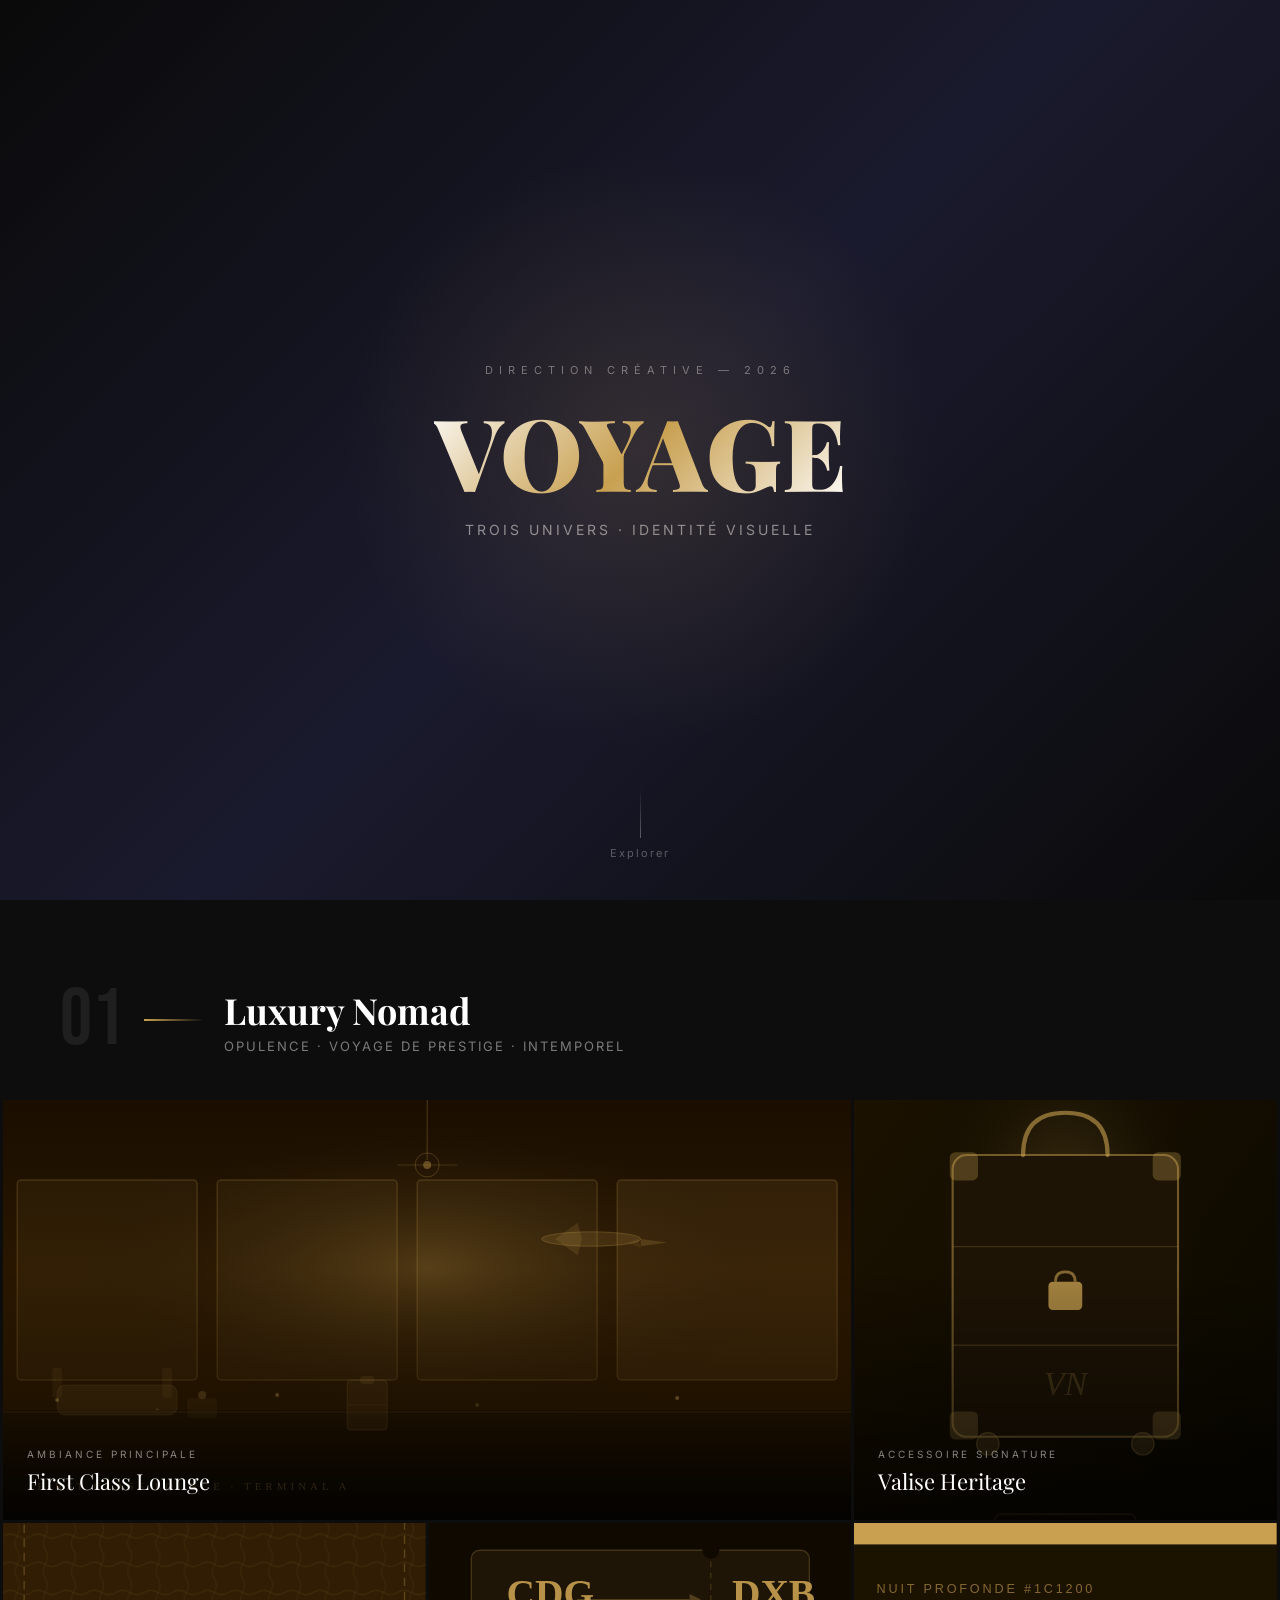
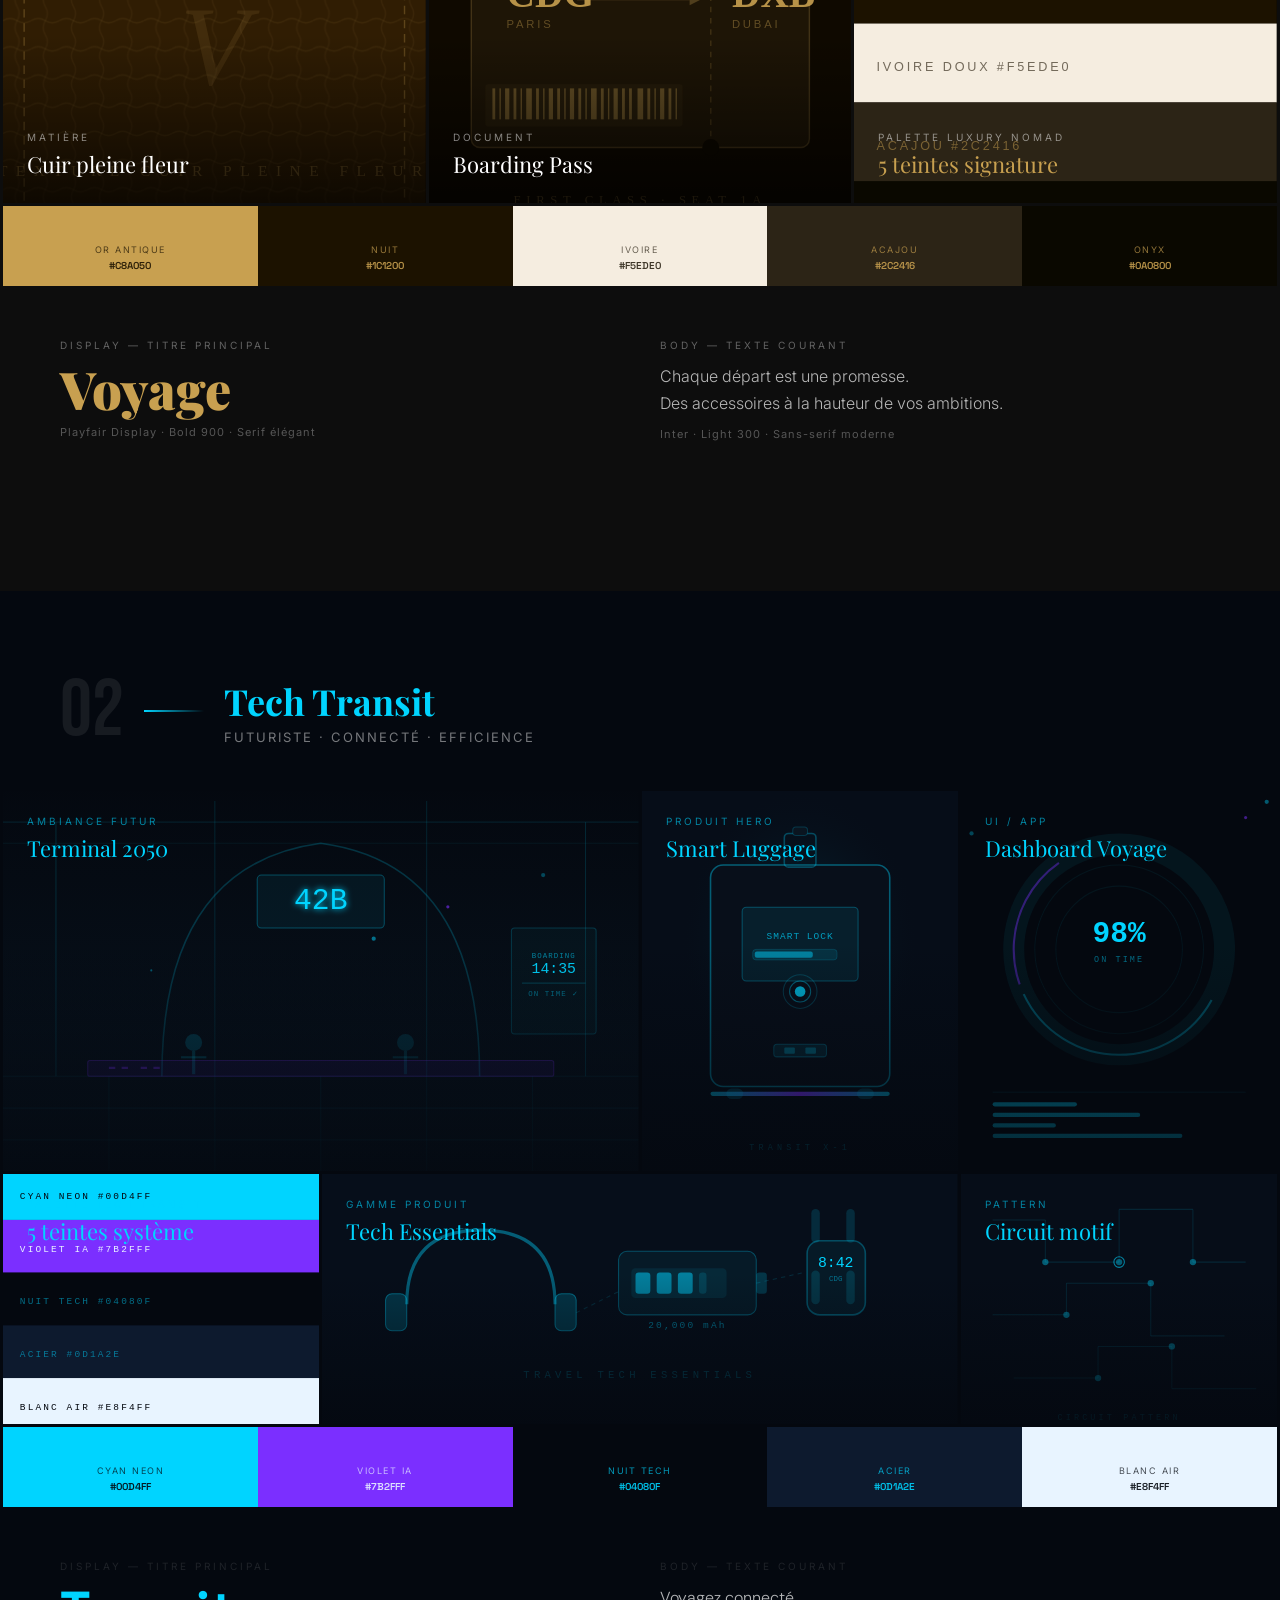
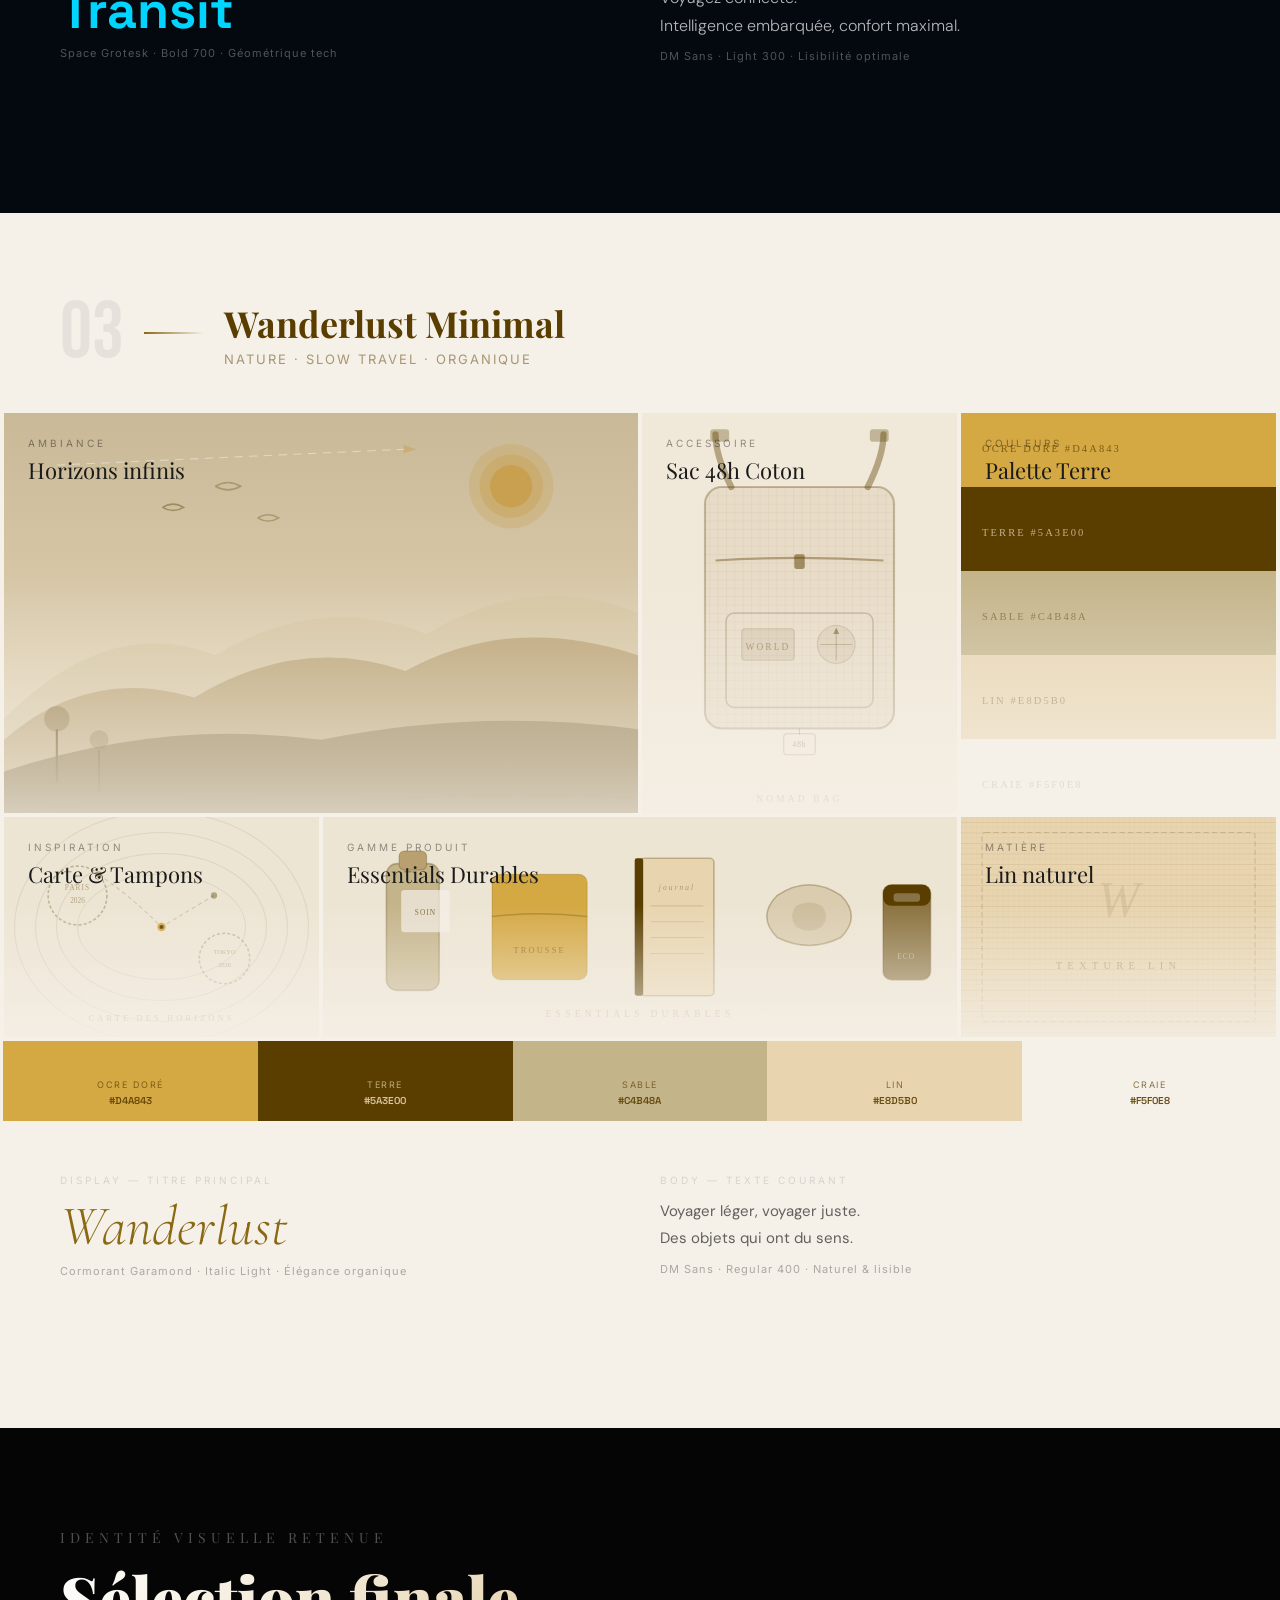
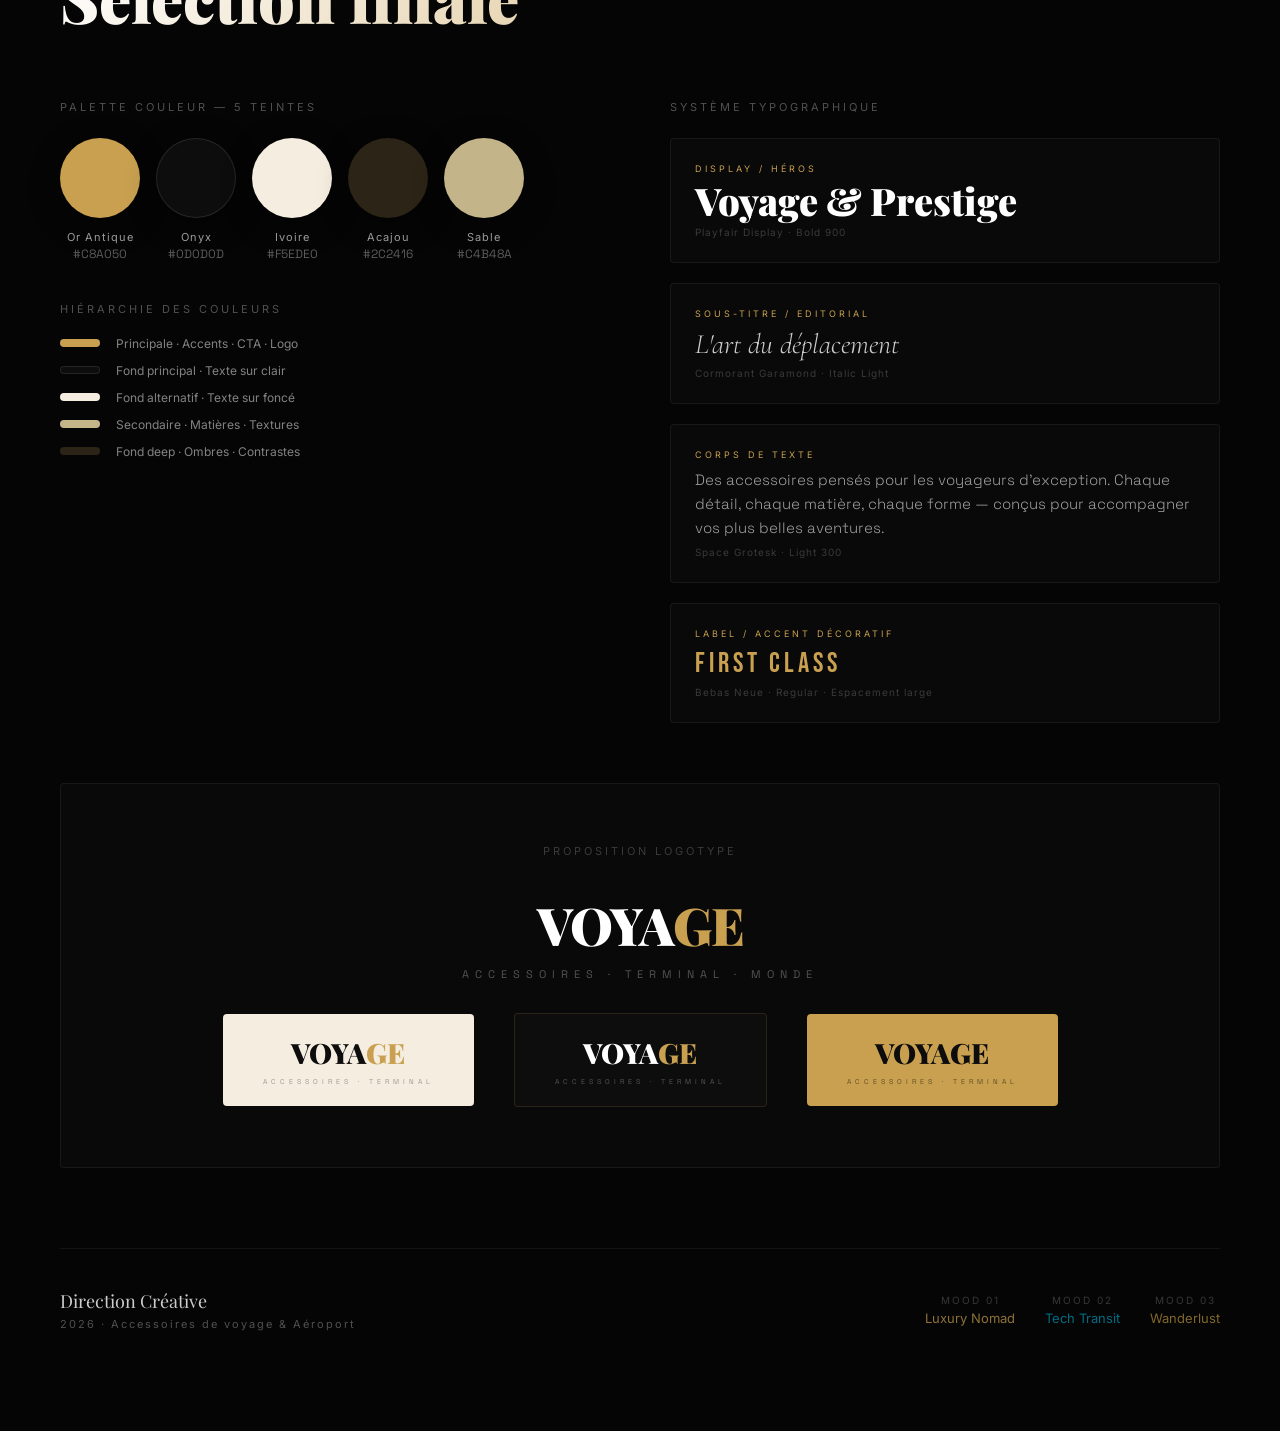
==== moodboard.html @ c07e29fe "Add travel accessories mood board with visual identity Three mood board concepts (Luxury Nomad, Tech" ====
<!DOCTYPE html>
<html lang="fr">
<head>
<meta charset="UTF-8">
<meta name="viewport" content="width=device-width, initial-scale=1.0">
<title>Mood Boards — Accessoires de Voyage</title>
<link href="https://fonts.googleapis.com/css2?family=Playfair+Display:wght@400;700;900&family=Inter:wght@300;400;600&family=Space+Grotesk:wght@300;500;700&family=Cormorant+Garamond:ital,wght@0,300;0,600;1,300&family=DM+Sans:wght@300;400;700&family=Bebas+Neue&display=swap" rel="stylesheet">
<style>
  *, *::before, *::after { box-sizing: border-box; margin: 0; padding: 0; }

  body {
    background: #0a0a0a;
    color: #fff;
    font-family: 'Inter', sans-serif;
    overflow-x: hidden;
  }

  /* ── HERO ── */
  .hero {
    height: 100vh;
    display: flex;
    flex-direction: column;
    align-items: center;
    justify-content: center;
    background: linear-gradient(135deg, #0a0a0a 0%, #1a1a2e 50%, #0a0a0a 100%);
    position: relative;
    overflow: hidden;
  }
  .hero::before {
    content: '';
    position: absolute;
    width: 600px; height: 600px;
    border-radius: 50%;
    background: radial-gradient(circle, rgba(200,160,80,.15) 0%, transparent 70%);
    top: 50%; left: 50%;
    transform: translate(-50%,-50%);
  }
  .hero-label {
    font-family: 'Inter', sans-serif;
    font-size: 11px;
    letter-spacing: 6px;
    text-transform: uppercase;
    color: rgba(255,255,255,.4);
    margin-bottom: 24px;
  }
  .hero-title {
    font-family: 'Playfair Display', serif;
    font-size: clamp(48px, 8vw, 100px);
    font-weight: 900;
    text-align: center;
    line-height: 1;
    background: linear-gradient(135deg, #fff 0%, #c8a050 50%, #fff 100%);
    -webkit-background-clip: text;
    -webkit-text-fill-color: transparent;
    background-clip: text;
  }
  .hero-sub {
    font-family: 'Inter', sans-serif;
    font-size: 14px;
    letter-spacing: 3px;
    text-transform: uppercase;
    color: rgba(255,255,255,.5);
    margin-top: 20px;
  }
  .scroll-hint {
    position: absolute;
    bottom: 40px;
    display: flex;
    flex-direction: column;
    align-items: center;
    gap: 8px;
    color: rgba(255,255,255,.3);
    font-size: 11px;
    letter-spacing: 2px;
  }
  .scroll-line {
    width: 1px;
    height: 50px;
    background: linear-gradient(to bottom, transparent, rgba(255,255,255,.3));
    animation: scrollAnim 2s ease-in-out infinite;
  }
  @keyframes scrollAnim { 0%,100%{opacity:.3} 50%{opacity:1} }

  /* ── SECTION LABEL ── */
  .section-header {
    padding: 80px 60px 40px;
    display: flex;
    align-items: center;
    gap: 20px;
  }
  .section-number {
    font-family: 'Bebas Neue', sans-serif;
    font-size: 80px;
    color: rgba(255,255,255,.08);
    line-height: 1;
  }
  .section-info h2 {
    font-family: 'Playfair Display', serif;
    font-size: 36px;
    font-weight: 700;
  }
  .section-info p {
    color: rgba(255,255,255,.45);
    font-size: 13px;
    letter-spacing: 2px;
    text-transform: uppercase;
    margin-top: 4px;
  }
  .section-divider {
    width: 60px;
    height: 2px;
    flex-shrink: 0;
  }

  /* ══════════════════════════════════════════
     MOOD BOARD 1 — LUXURY NOMAD
  ══════════════════════════════════════════ */
  .mb1 { background: #0d0d0d; padding-bottom: 100px; }

  .mb1-grid {
    display: grid;
    grid-template-columns: 1fr 1fr 1fr;
    grid-template-rows: auto;
    gap: 3px;
    padding: 0 3px;
  }

  .mb1-card {
    position: relative;
    overflow: hidden;
    display: flex;
    align-items: flex-end;
  }

  /* SVG illustrations as backgrounds */
  .vis { width: 100%; display: block; }

  .mb1-card-1 { grid-column: 1 / 3; height: 420px; }
  .mb1-card-2 { grid-column: 3; height: 420px; }
  .mb1-card-3 { grid-column: 1; height: 280px; }
  .mb1-card-4 { grid-column: 2; height: 280px; }
  .mb1-card-5 { grid-column: 3; height: 280px; }

  .card-bg {
    position: absolute;
    inset: 0;
    width: 100%; height: 100%;
    object-fit: cover;
  }
  .card-overlay {
    position: absolute;
    inset: 0;
    background: linear-gradient(to top, rgba(0,0,0,.7) 0%, transparent 60%);
  }
  .card-label {
    position: relative;
    z-index: 2;
    padding: 24px;
    width: 100%;
  }
  .card-tag {
    font-size: 10px;
    letter-spacing: 3px;
    text-transform: uppercase;
    color: rgba(255,255,255,.5);
    margin-bottom: 6px;
  }
  .card-title {
    font-family: 'Playfair Display', serif;
    font-size: 22px;
    color: #fff;
  }

  /* Palettes */
  .palette-strip {
    display: flex;
    height: 80px;
    margin: 3px;
  }
  .swatch {
    flex: 1;
    display: flex;
    flex-direction: column;
    align-items: center;
    justify-content: flex-end;
    padding-bottom: 14px;
    gap: 4px;
  }
  .swatch-name {
    font-size: 9px;
    letter-spacing: 1.5px;
    text-transform: uppercase;
    opacity: .7;
  }
  .swatch-hex {
    font-size: 10px;
    font-family: 'Space Grotesk', sans-serif;
    opacity: .9;
    font-weight: 600;
  }

  /* Typography showcase */
  .typo-showcase {
    padding: 50px 60px;
    display: grid;
    grid-template-columns: 1fr 1fr;
    gap: 40px;
  }
  .typo-item { }
  .typo-label {
    font-size: 10px;
    letter-spacing: 3px;
    text-transform: uppercase;
    opacity: .35;
    margin-bottom: 12px;
  }
  .typo-sample-display {
    font-family: 'Playfair Display', serif;
    font-size: 52px;
    font-weight: 900;
    color: #c8a050;
    line-height: 1;
  }
  .typo-sample-body {
    font-family: 'Inter', sans-serif;
    font-size: 16px;
    font-weight: 300;
    color: rgba(255,255,255,.7);
    line-height: 1.7;
    margin-top: 12px;
  }
  .typo-info {
    margin-top: 10px;
    font-size: 11px;
    color: rgba(255,255,255,.3);
    letter-spacing: 1px;
  }

  /* ══════════════════════════════════════════
     MOOD BOARD 2 — TECH TRANSIT
  ══════════════════════════════════════════ */
  .mb2 {
    background: #04080f;
    padding-bottom: 100px;
  }

  .mb2-grid {
    display: grid;
    grid-template-columns: repeat(4, 1fr);
    gap: 3px;
    padding: 0 3px;
  }

  .mb2-card { position: relative; overflow: hidden; }
  .mb2-card-1 { grid-column: 1 / 3; height: 380px; }
  .mb2-card-2 { grid-column: 3; height: 380px; }
  .mb2-card-3 { grid-column: 4; height: 380px; }
  .mb2-card-4 { grid-column: 1; height: 250px; }
  .mb2-card-5 { grid-column: 2 / 4; height: 250px; }
  .mb2-card-6 { grid-column: 4; height: 250px; }

  .typo-sample-display-2 {
    font-family: 'Space Grotesk', sans-serif;
    font-size: 52px;
    font-weight: 700;
    color: #00d4ff;
    line-height: 1;
  }
  .typo-sample-body-2 {
    font-family: 'DM Sans', sans-serif;
    font-size: 16px;
    font-weight: 300;
    color: rgba(255,255,255,.7);
    line-height: 1.7;
    margin-top: 12px;
  }

  /* ══════════════════════════════════════════
     MOOD BOARD 3 — WANDERLUST MINIMAL
  ══════════════════════════════════════════ */
  .mb3 {
    background: #f5f0e8;
    padding-bottom: 100px;
    color: #1a1a1a;
  }
  .mb3 .section-header { color: #1a1a1a; }
  .mb3 .section-number { color: rgba(0,0,0,.06); }
  .mb3 .section-info p { color: rgba(0,0,0,.4); }

  .mb3-grid {
    display: grid;
    grid-template-columns: 1fr 1fr 1fr 1fr;
    gap: 4px;
    padding: 0 4px;
  }
  .mb3-card { position: relative; overflow: hidden; }
  .mb3-card-1 { grid-column: 1 / 3; height: 400px; }
  .mb3-card-2 { grid-column: 3; height: 400px; }
  .mb3-card-3 { grid-column: 4; height: 400px; }
  .mb3-card-4 { grid-column: 1; height: 220px; }
  .mb3-card-5 { grid-column: 2 / 4; height: 220px; }
  .mb3-card-6 { grid-column: 4; height: 220px; }

  .mb3 .card-title { color: #1a1a1a; }
  .mb3 .card-tag { color: rgba(0,0,0,.4); }
  .mb3 .card-overlay { background: linear-gradient(to top, rgba(245,240,232,.8) 0%, transparent 60%); }

  .typo-sample-display-3 {
    font-family: 'Cormorant Garamond', serif;
    font-size: 56px;
    font-weight: 300;
    color: #8b6914;
    line-height: 1;
    font-style: italic;
  }
  .typo-sample-body-3 {
    font-family: 'DM Sans', sans-serif;
    font-size: 15px;
    font-weight: 400;
    color: rgba(0,0,0,.6);
    line-height: 1.8;
    margin-top: 12px;
  }
  .mb3 .typo-label { color: rgba(0,0,0,.35); }
  .mb3 .typo-info { color: rgba(0,0,0,.3); }

  /* ── FINAL SELECTION SECTION ── */
  .final-section {
    background: #050505;
    padding: 100px 60px;
  }
  .final-title {
    font-family: 'Playfair Display', serif;
    font-size: 14px;
    letter-spacing: 5px;
    text-transform: uppercase;
    color: rgba(255,255,255,.3);
    margin-bottom: 8px;
  }
  .final-heading {
    font-family: 'Playfair Display', serif;
    font-size: clamp(36px, 5vw, 64px);
    font-weight: 900;
    margin-bottom: 60px;
    background: linear-gradient(135deg, #fff 0%, #c8a050 100%);
    -webkit-background-clip: text;
    -webkit-text-fill-color: transparent;
    background-clip: text;
  }

  .final-grid {
    display: grid;
    grid-template-columns: 1fr 1fr;
    gap: 60px;
  }

  .final-palette-title {
    font-size: 11px;
    letter-spacing: 3px;
    text-transform: uppercase;
    color: rgba(255,255,255,.3);
    margin-bottom: 24px;
  }
  .final-swatches {
    display: flex;
    gap: 16px;
    flex-wrap: wrap;
  }
  .final-swatch {
    display: flex;
    flex-direction: column;
    align-items: center;
    gap: 12px;
  }
  .final-swatch-circle {
    width: 80px;
    height: 80px;
    border-radius: 50%;
    box-shadow: 0 8px 30px rgba(0,0,0,.4);
  }
  .final-swatch-info {
    text-align: center;
  }
  .final-swatch-name {
    font-size: 11px;
    letter-spacing: 1px;
    color: rgba(255,255,255,.6);
    margin-bottom: 2px;
  }
  .final-swatch-hex {
    font-family: 'Space Grotesk', sans-serif;
    font-size: 12px;
    color: rgba(255,255,255,.35);
  }

  .final-typo-title {
    font-size: 11px;
    letter-spacing: 3px;
    text-transform: uppercase;
    color: rgba(255,255,255,.3);
    margin-bottom: 24px;
  }
  .final-typo-pair {
    display: flex;
    flex-direction: column;
    gap: 20px;
  }
  .final-typo-item {
    padding: 24px;
    border: 1px solid rgba(255,255,255,.06);
    border-radius: 4px;
    background: rgba(255,255,255,.02);
  }
  .final-typo-role {
    font-size: 9px;
    letter-spacing: 3px;
    text-transform: uppercase;
    color: #c8a050;
    margin-bottom: 8px;
  }
  .ft-display {
    font-family: 'Playfair Display', serif;
    font-size: 38px;
    font-weight: 900;
    color: #fff;
    line-height: 1;
  }
  .ft-sub {
    font-family: 'Cormorant Garamond', serif;
    font-size: 28px;
    font-weight: 300;
    font-style: italic;
    color: rgba(255,255,255,.8);
  }
  .ft-body {
    font-family: 'Space Grotesk', sans-serif;
    font-size: 15px;
    color: rgba(255,255,255,.6);
    line-height: 1.6;
    font-weight: 300;
  }
  .ft-accent {
    font-family: 'Bebas Neue', sans-serif;
    font-size: 28px;
    letter-spacing: 4px;
    color: #c8a050;
  }
  .ft-name {
    font-size: 10px;
    color: rgba(255,255,255,.2);
    margin-top: 6px;
    letter-spacing: 1px;
  }

  /* Logo mock */
  .logo-mock {
    margin-top: 60px;
    padding: 60px;
    background: rgba(255,255,255,.02);
    border: 1px solid rgba(255,255,255,.06);
    border-radius: 4px;
    display: flex;
    align-items: center;
    justify-content: center;
    flex-direction: column;
    gap: 8px;
  }
  .logo-text {
    font-family: 'Playfair Display', serif;
    font-size: 52px;
    font-weight: 900;
    letter-spacing: -1px;
    color: #fff;
  }
  .logo-text span { color: #c8a050; }
  .logo-tagline {
    font-family: 'Space Grotesk', sans-serif;
    font-size: 11px;
    letter-spacing: 6px;
    text-transform: uppercase;
    color: rgba(255,255,255,.3);
  }

  /* ── SVG scene helpers ── */
  .scene { width: 100%; height: 100%; }

  @media (max-width: 768px) {
    .mb1-grid, .mb2-grid, .mb3-grid {
      grid-template-columns: 1fr 1fr;
    }
    .mb1-card-1, .mb2-card-1, .mb3-card-1 { grid-column: 1 / 3; }
    .mb1-card-2, .mb2-card-3, .mb3-card-3 { grid-column: 1; }
    .typo-showcase { grid-template-columns: 1fr; }
    .final-grid { grid-template-columns: 1fr; }
    .section-header { padding: 60px 24px 30px; }
  }
</style>
</head>
<body>

<!-- ══ HERO ══ -->
<section class="hero">
  <p class="hero-label">Direction Créative — 2026</p>
  <h1 class="hero-title">VOYAGE</h1>
  <p class="hero-sub">Trois univers · Identité visuelle</p>
  <div class="scroll-hint">
    <div class="scroll-line"></div>
    <span>Explorer</span>
  </div>
</section>


<!-- ══════════════════════════════════
     MOOD BOARD 1 — LUXURY NOMAD
════════════════════════════════════ -->
<section class="mb1">
  <div class="section-header">
    <span class="section-number">01</span>
    <div class="section-divider" style="background:linear-gradient(90deg,#c8a050,transparent)"></div>
    <div class="section-info">
      <h2>Luxury Nomad</h2>
      <p>Opulence · Voyage de prestige · Intemporel</p>
    </div>
  </div>

  <div class="mb1-grid">

    <!-- Card 1 – Grande scène lounge aéroport -->
    <div class="mb1-card mb1-card-1">
      <svg class="card-bg" viewBox="0 0 900 420" preserveAspectRatio="xMidYMid slice" xmlns="http://www.w3.org/2000/svg">
        <defs>
          <linearGradient id="sky1" x1="0" y1="0" x2="0" y2="1">
            <stop offset="0%" stop-color="#1a0e00"/>
            <stop offset="100%" stop-color="#3d2200"/>
          </linearGradient>
          <linearGradient id="floor1" x1="0" y1="0" x2="0" y2="1">
            <stop offset="0%" stop-color="#2a1800"/>
            <stop offset="100%" stop-color="#0d0800"/>
          </linearGradient>
          <radialGradient id="glow1" cx="50%" cy="40%" r="40%">
            <stop offset="0%" stop-color="#c8a050" stop-opacity=".25"/>
            <stop offset="100%" stop-color="transparent"/>
          </radialGradient>
        </defs>
        <!-- Sky / background -->
        <rect width="900" height="420" fill="url(#sky1)"/>
        <rect width="900" height="420" fill="url(#glow1)"/>
        <!-- Large windows -->
        <rect x="0" y="60" width="900" height="220" fill="none"/>
        <rect x="40" y="80" width="180" height="200" rx="4" fill="rgba(200,160,80,.06)" stroke="rgba(200,160,80,.2)" stroke-width="1.5"/>
        <rect x="240" y="80" width="180" height="200" rx="4" fill="rgba(200,160,80,.06)" stroke="rgba(200,160,80,.2)" stroke-width="1.5"/>
        <rect x="440" y="80" width="180" height="200" rx="4" fill="rgba(200,160,80,.06)" stroke="rgba(200,160,80,.2)" stroke-width="1.5"/>
        <rect x="640" y="80" width="220" height="200" rx="4" fill="rgba(200,160,80,.1)" stroke="rgba(200,160,80,.2)" stroke-width="1.5"/>
        <!-- Runway lights outside -->
        <circle cx="80" cy="300" r="2" fill="#c8a050" opacity=".6"/>
        <circle cx="180" cy="310" r="1.5" fill="#c8a050" opacity=".4"/>
        <circle cx="300" cy="295" r="2" fill="#c8a050" opacity=".5"/>
        <circle cx="500" cy="305" r="2" fill="#c8a050" opacity=".3"/>
        <circle cx="700" cy="298" r="2" fill="#c8a050" opacity=".6"/>
        <!-- Airplane silhouette -->
        <g transform="translate(560,130) scale(.9)">
          <ellipse cx="60" cy="10" rx="55" ry="8" fill="rgba(200,160,80,.15)" stroke="rgba(200,160,80,.3)" stroke-width="1"/>
          <polygon points="115,10 145,14 115,18" fill="rgba(200,160,80,.2)"/>
          <polygon points="20,10 45,28 50,10" fill="rgba(200,160,80,.15)"/>
          <polygon points="20,10 45,-8 50,10" fill="rgba(200,160,80,.15)"/>
          <polygon points="100,14 115,20 112,10" fill="rgba(200,160,80,.1)"/>
        </g>
        <!-- Floor -->
        <rect x="0" y="310" width="900" height="110" fill="url(#floor1)"/>
        <!-- Floor reflection lines -->
        <line x1="0" y1="312" x2="900" y2="312" stroke="rgba(200,160,80,.15)" stroke-width="1"/>
        <!-- Sofa silhouettes -->
        <rect x="80" y="285" width="120" height="30" rx="8" fill="rgba(200,160,80,.12)" stroke="rgba(200,160,80,.15)" stroke-width="1"/>
        <rect x="75" y="268" width="10" height="30" rx="3" fill="rgba(200,160,80,.1)"/>
        <rect x="185" y="268" width="10" height="30" rx="3" fill="rgba(200,160,80,.1)"/>
        <!-- Side table -->
        <rect x="210" y="298" width="30" height="20" rx="3" fill="rgba(200,160,80,.08)"/>
        <circle cx="225" cy="295" r="4" fill="rgba(200,160,80,.3)"/><!-- lamp glow -->
        <!-- Luggage silhouette -->
        <rect x="370" y="280" width="40" height="50" rx="4" fill="rgba(200,160,80,.1)" stroke="rgba(200,160,80,.2)" stroke-width="1"/>
        <rect x="383" y="276" width="14" height="8" rx="3" fill="rgba(200,160,80,.15)"/>
        <line x1="370" y1="305" x2="410" y2="305" stroke="rgba(200,160,80,.1)" stroke-width="1"/>
        <!-- Chandelier -->
        <line x1="450" y1="0" x2="450" y2="60" stroke="rgba(200,160,80,.3)" stroke-width="1"/>
        <circle cx="450" cy="65" r="12" fill="none" stroke="rgba(200,160,80,.25)" stroke-width="1"/>
        <circle cx="450" cy="65" r="4" fill="rgba(200,160,80,.4)"/>
        <line x1="420" y1="65" x2="480" y2="65" stroke="rgba(200,160,80,.2)" stroke-width="1"/>
        <!-- Text overlay hint -->
        <text x="60" y="390" font-family="Georgia,serif" font-size="11" fill="rgba(200,160,80,.5)" letter-spacing="4">FIRST CLASS LOUNGE · TERMINAL A</text>
      </svg>
      <div class="card-overlay"></div>
      <div class="card-label">
        <div class="card-tag">Ambiance principale</div>
        <div class="card-title">First Class Lounge</div>
      </div>
    </div>

    <!-- Card 2 – Valise de luxe -->
    <div class="mb1-card mb1-card-2">
      <svg class="card-bg" viewBox="0 0 300 420" preserveAspectRatio="xMidYMid slice" xmlns="http://www.w3.org/2000/svg">
        <defs>
          <linearGradient id="bg2" x1="0" y1="0" x2="1" y2="1">
            <stop offset="0%" stop-color="#1c1200"/>
            <stop offset="100%" stop-color="#0a0800"/>
          </linearGradient>
          <radialGradient id="spotL" cx="50%" cy="35%" r="35%">
            <stop offset="0%" stop-color="#c8a050" stop-opacity=".3"/>
            <stop offset="100%" stop-color="transparent"/>
          </radialGradient>
        </defs>
        <rect width="300" height="420" fill="url(#bg2)"/>
        <rect width="300" height="420" fill="url(#spotL)"/>
        <!-- Suitcase body -->
        <rect x="70" y="100" width="160" height="200" rx="10" fill="rgba(30,20,5,1)" stroke="rgba(200,160,80,.5)" stroke-width="1.5"/>
        <!-- Corner protectors -->
        <rect x="68" y="98" width="20" height="20" rx="4" fill="rgba(200,160,80,.3)"/>
        <rect x="212" y="98" width="20" height="20" rx="4" fill="rgba(200,160,80,.3)"/>
        <rect x="68" y="282" width="20" height="20" rx="4" fill="rgba(200,160,80,.3)"/>
        <rect x="212" y="282" width="20" height="20" rx="4" fill="rgba(200,160,80,.3)"/>
        <!-- Horizontal stripes -->
        <line x1="70" y1="165" x2="230" y2="165" stroke="rgba(200,160,80,.2)" stroke-width="1"/>
        <line x1="70" y1="235" x2="230" y2="235" stroke="rgba(200,160,80,.2)" stroke-width="1"/>
        <!-- Handle -->
        <path d="M120,100 Q120,70 150,70 Q180,70 180,100" fill="none" stroke="rgba(200,160,80,.6)" stroke-width="3" stroke-linecap="round"/>
        <!-- Lock detail -->
        <rect x="138" y="190" width="24" height="20" rx="3" fill="rgba(200,160,80,.8)"/>
        <path d="M143,190 Q143,183 150,183 Q157,183 157,190" fill="none" stroke="rgba(200,160,80,.6)" stroke-width="2"/>
        <!-- Initials embossed -->
        <text x="150" y="270" text-anchor="middle" font-family="Georgia,serif" font-size="24" fill="rgba(200,160,80,.25)" font-style="italic">VN</text>
        <!-- Wheels -->
        <circle cx="95" cy="305" r="8" fill="rgba(200,160,80,.2)" stroke="rgba(200,160,80,.3)" stroke-width="1"/>
        <circle cx="205" cy="305" r="8" fill="rgba(200,160,80,.2)" stroke="rgba(200,160,80,.3)" stroke-width="1"/>
        <!-- Tag label -->
        <rect x="100" y="355" width="100" height="35" rx="4" fill="none" stroke="rgba(200,160,80,.25)" stroke-width="1"/>
        <text x="150" y="377" text-anchor="middle" font-family="Georgia,serif" font-size="9" fill="rgba(200,160,80,.4)" letter-spacing="2">PARIS · DUBAI</text>
      </svg>
      <div class="card-overlay"></div>
      <div class="card-label">
        <div class="card-tag">Accessoire signature</div>
        <div class="card-title">Valise Heritage</div>
      </div>
    </div>

    <!-- Card 3 – Texture cuir -->
    <div class="mb1-card mb1-card-3">
      <svg class="card-bg" viewBox="0 0 300 280" preserveAspectRatio="xMidYMid slice" xmlns="http://www.w3.org/2000/svg">
        <defs>
          <pattern id="leather" x="0" y="0" width="20" height="20" patternUnits="userSpaceOnUse">
            <rect width="20" height="20" fill="#2a1800"/>
            <path d="M0,10 Q5,7 10,10 Q15,13 20,10" stroke="rgba(200,160,80,.08)" stroke-width="1" fill="none"/>
            <path d="M10,0 Q13,5 10,10 Q7,15 10,20" stroke="rgba(200,160,80,.06)" stroke-width="1" fill="none"/>
          </pattern>
        </defs>
        <rect width="300" height="280" fill="url(#leather)"/>
        <rect width="300" height="280" fill="rgba(200,160,80,.04)"/>
        <!-- Stitching border -->
        <rect x="15" y="15" width="270" height="250" rx="3" fill="none" stroke="rgba(200,160,80,.3)" stroke-width="1" stroke-dasharray="6,4"/>
        <!-- Monogram -->
        <text x="150" y="155" text-anchor="middle" font-family="Georgia,serif" font-size="80" fill="rgba(200,160,80,.12)" font-style="italic">V</text>
        <text x="150" y="220" text-anchor="middle" font-family="Georgia,serif" font-size="11" fill="rgba(200,160,80,.4)" letter-spacing="6">TEXTURE CUIR PLEINE FLEUR</text>
      </svg>
      <div class="card-overlay"></div>
      <div class="card-label">
        <div class="card-tag">Matière</div>
        <div class="card-title">Cuir pleine fleur</div>
      </div>
    </div>

    <!-- Card 4 – Passeport / boarding pass -->
    <div class="mb1-card mb1-card-4">
      <svg class="card-bg" viewBox="0 0 300 280" preserveAspectRatio="xMidYMid slice" xmlns="http://www.w3.org/2000/svg">
        <rect width="300" height="280" fill="#0f0900"/>
        <!-- Boarding pass -->
        <rect x="30" y="60" width="240" height="140" rx="6" fill="rgba(200,160,80,.08)" stroke="rgba(200,160,80,.25)" stroke-width="1"/>
        <!-- Dashed separator -->
        <line x1="200" y1="60" x2="200" y2="200" stroke="rgba(200,160,80,.2)" stroke-width="1" stroke-dasharray="4,4"/>
        <circle cx="200" cy="60" r="6" fill="#0f0900"/>
        <circle cx="200" cy="200" r="6" fill="#0f0900"/>
        <!-- FROM -->
        <text x="55" y="100" font-family="Georgia,serif" font-size="28" font-weight="bold" fill="rgba(200,160,80,.9)">CDG</text>
        <text x="55" y="115" font-family="Arial,sans-serif" font-size="8" fill="rgba(200,160,80,.4)" letter-spacing="2">PARIS</text>
        <!-- Arrow -->
        <line x1="105" y1="95" x2="185" y2="95" stroke="rgba(200,160,80,.3)" stroke-width="1"/>
        <polygon points="185,91 193,95 185,99" fill="rgba(200,160,80,.3)"/>
        <!-- TO -->
        <text x="215" y="100" font-family="Georgia,serif" font-size="28" font-weight="bold" fill="rgba(200,160,80,.9)">DXB</text>
        <text x="215" y="115" font-family="Arial,sans-serif" font-size="8" fill="rgba(200,160,80,.4)" letter-spacing="2">DUBAI</text>
        <!-- Barcode -->
        <rect x="40" y="155" width="140" height="30" rx="2" fill="rgba(200,160,80,.05)"/>
        <g fill="rgba(200,160,80,.4)">
          <rect x="45" y="158" width="2" height="22"/>
          <rect x="50" y="158" width="1" height="22"/>
          <rect x="54" y="158" width="3" height="22"/>
          <rect x="60" y="158" width="2" height="22"/>
          <rect x="65" y="158" width="1" height="22"/>
          <rect x="69" y="158" width="4" height="22"/>
          <rect x="76" y="158" width="2" height="22"/>
          <rect x="81" y="158" width="1" height="22"/>
          <rect x="85" y="158" width="3" height="22"/>
          <rect x="91" y="158" width="2" height="22"/>
          <rect x="96" y="158" width="1" height="22"/>
          <rect x="100" y="158" width="3" height="22"/>
          <rect x="106" y="158" width="2" height="22"/>
          <rect x="111" y="158" width="1" height="22"/>
          <rect x="115" y="158" width="4" height="22"/>
          <rect x="122" y="158" width="2" height="22"/>
          <rect x="127" y="158" width="1" height="22"/>
          <rect x="131" y="158" width="3" height="22"/>
          <rect x="137" y="158" width="2" height="22"/>
          <rect x="142" y="158" width="2" height="22"/>
          <rect x="148" y="158" width="4" height="22"/>
          <rect x="155" y="158" width="2" height="22"/>
          <rect x="160" y="158" width="1" height="22"/>
          <rect x="164" y="158" width="3" height="22"/>
          <rect x="170" y="158" width="2" height="22"/>
          <rect x="175" y="158" width="1" height="22"/>
        </g>
        <text x="150" y="240" text-anchor="middle" font-family="Georgia,serif" font-size="9" fill="rgba(200,160,80,.4)" letter-spacing="4">FIRST CLASS · SEAT 1A</text>
      </svg>
      <div class="card-overlay"></div>
      <div class="card-label">
        <div class="card-tag">Document</div>
        <div class="card-title">Boarding Pass</div>
      </div>
    </div>

    <!-- Card 5 – Couleurs -->
    <div class="mb1-card mb1-card-5">
      <svg class="card-bg" viewBox="0 0 300 280" preserveAspectRatio="xMidYMid slice" xmlns="http://www.w3.org/2000/svg">
        <rect width="300" height="280" fill="#0a0800"/>
        <!-- Color blocks -->
        <rect x="0" y="0" width="300" height="56" fill="#c8a050"/>
        <rect x="0" y="56" width="300" height="56" fill="#1c1200"/>
        <rect x="0" y="112" width="300" height="56" fill="#f5ede0"/>
        <rect x="0" y="168" width="300" height="56" fill="#2c2416"/>
        <rect x="0" y="224" width="300" height="56" fill="#0a0800"/>
        <!-- Labels -->
        <text x="16" y="34" font-family="Arial" font-size="9" fill="rgba(15,10,0,.7)" letter-spacing="2">OR ANTIQUE  #C8A050</text>
        <text x="16" y="90" font-family="Arial" font-size="9" fill="rgba(200,160,80,.6)" letter-spacing="2">NUIT PROFONDE  #1C1200</text>
        <text x="16" y="146" font-family="Arial" font-size="9" fill="rgba(28,18,0,.6)" letter-spacing="2">IVOIRE DOUX  #F5EDE0</text>
        <text x="16" y="202" font-family="Arial" font-size="9" fill="rgba(200,160,80,.5)" letter-spacing="2">ACAJOU  #2C2416</text>
        <text x="16" y="258" font-family="Arial" font-size="9" fill="rgba(200,160,80,.5)" letter-spacing="2">ONYX  #0A0800</text>
      </svg>
      <div class="card-label" style="position:relative;z-index:2;padding:24px;">
        <div class="card-tag">Palette Luxury Nomad</div>
        <div class="card-title" style="color:#c8a050;">5 teintes signature</div>
      </div>
    </div>

  </div><!-- /mb1-grid -->

  <!-- Palette strip -->
  <div class="palette-strip" style="margin-top:3px;">
    <div class="swatch" style="background:#c8a050;color:#1c1200;">
      <span class="swatch-name">Or Antique</span>
      <span class="swatch-hex">#C8A050</span>
    </div>
    <div class="swatch" style="background:#1c1200;color:#c8a050;">
      <span class="swatch-name">Nuit</span>
      <span class="swatch-hex">#1C1200</span>
    </div>
    <div class="swatch" style="background:#f5ede0;color:#2c2416;">
      <span class="swatch-name">Ivoire</span>
      <span class="swatch-hex">#F5EDE0</span>
    </div>
    <div class="swatch" style="background:#2c2416;color:#c8a050;">
      <span class="swatch-name">Acajou</span>
      <span class="swatch-hex">#2C2416</span>
    </div>
    <div class="swatch" style="background:#0a0800;color:#c8a050;">
      <span class="swatch-name">Onyx</span>
      <span class="swatch-hex">#0A0800</span>
    </div>
  </div>

  <!-- Typo -->
  <div class="typo-showcase">
    <div class="typo-item">
      <div class="typo-label">Display — Titre principal</div>
      <div class="typo-sample-display">Voyage</div>
      <div class="typo-info">Playfair Display · Bold 900 · Serif élégant</div>
    </div>
    <div class="typo-item">
      <div class="typo-label">Body — Texte courant</div>
      <div class="typo-sample-body">
        Chaque départ est une promesse.<br>
        Des accessoires à la hauteur de vos ambitions.
      </div>
      <div class="typo-info">Inter · Light 300 · Sans-serif moderne</div>
    </div>
  </div>

</section>


<!-- ══════════════════════════════════
     MOOD BOARD 2 — TECH TRANSIT
════════════════════════════════════ -->
<section class="mb2">
  <div class="section-header">
    <span class="section-number">02</span>
    <div class="section-divider" style="background:linear-gradient(90deg,#00d4ff,transparent)"></div>
    <div class="section-info">
      <h2 style="color:#00d4ff;">Tech Transit</h2>
      <p>Futuriste · Connecté · Efficience</p>
    </div>
  </div>

  <div class="mb2-grid">

    <!-- Card 1 – Terminal futuriste -->
    <div class="mb2-card mb2-card-1">
      <svg class="card-bg" viewBox="0 0 600 380" preserveAspectRatio="xMidYMid slice" xmlns="http://www.w3.org/2000/svg">
        <defs>
          <linearGradient id="sky2" x1="0" y1="0" x2="0" y2="1">
            <stop offset="0%" stop-color="#04080f"/>
            <stop offset="100%" stop-color="#081420"/>
          </linearGradient>
          <linearGradient id="neonGrad" x1="0" y1="0" x2="1" y2="0">
            <stop offset="0%" stop-color="#00d4ff"/>
            <stop offset="50%" stop-color="#7b2fff"/>
            <stop offset="100%" stop-color="#00d4ff"/>
          </linearGradient>
          <filter id="glow">
            <feGaussianBlur stdDeviation="3" result="blur"/>
            <feMerge><feMergeNode in="blur"/><feMergeNode in="SourceGraphic"/></feMerge>
          </filter>
        </defs>
        <rect width="600" height="380" fill="url(#sky2)"/>
        <!-- Grid floor -->
        <g stroke="rgba(0,212,255,.08)" stroke-width="1">
          <line x1="0" y1="280" x2="600" y2="280"/>
          <line x1="0" y1="310" x2="600" y2="310"/>
          <line x1="0" y1="340" x2="600" y2="340"/>
          <line x1="0" y1="370" x2="600" y2="370"/>
          <line x1="100" y1="280" x2="100" y2="380"/>
          <line x1="200" y1="280" x2="200" y2="380"/>
          <line x1="300" y1="280" x2="300" y2="380"/>
          <line x1="400" y1="280" x2="400" y2="380"/>
          <line x1="500" y1="280" x2="500" y2="380"/>
        </g>
        <!-- Neon horizon line -->
        <line x1="0" y1="280" x2="600" y2="280" stroke="url(#neonGrad)" stroke-width="2" filter="url(#glow)"/>
        <!-- Architecture lines -->
        <line x1="50" y1="40" x2="50" y2="280" stroke="rgba(0,212,255,.15)" stroke-width="1"/>
        <line x1="200" y1="20" x2="200" y2="280" stroke="rgba(0,212,255,.12)" stroke-width="1"/>
        <line x1="400" y1="20" x2="400" y2="280" stroke="rgba(0,212,255,.12)" stroke-width="1"/>
        <line x1="550" y1="40" x2="550" y2="280" stroke="rgba(0,212,255,.15)" stroke-width="1"/>
        <!-- Ceiling structure -->
        <line x1="0" y1="40" x2="600" y2="40" stroke="rgba(0,212,255,.1)" stroke-width="1"/>
        <line x1="0" y1="60" x2="600" y2="60" stroke="rgba(0,212,255,.06)" stroke-width="1"/>
        <!-- Terminal arch -->
        <path d="M150,280 Q150,80 300,60 Q450,80 450,280" fill="none" stroke="rgba(0,212,255,.2)" stroke-width="1.5"/>
        <!-- Gate number display -->
        <rect x="240" y="90" width="120" height="50" rx="4" fill="rgba(0,212,255,.06)" stroke="rgba(0,212,255,.3)" stroke-width="1"/>
        <text x="300" y="122" text-anchor="middle" font-family="monospace" font-size="28" fill="#00d4ff" filter="url(#glow)">42B</text>
        <!-- Moving walkway -->
        <rect x="80" y="265" width="440" height="15" rx="2" fill="rgba(123,47,255,.1)" stroke="rgba(123,47,255,.3)" stroke-width="1"/>
        <line x1="100" y1="272" x2="120" y2="272" stroke="rgba(123,47,255,.4)" stroke-width="2" stroke-dasharray="6,6"/>
        <line x1="130" y1="272" x2="150" y2="272" stroke="rgba(123,47,255,.4)" stroke-width="2" stroke-dasharray="6,6"/>
        <!-- Passenger silhouettes -->
        <g fill="rgba(0,212,255,.2)">
          <ellipse cx="180" cy="248" rx="8" ry="8"/>
          <line x1="180" y1="256" x2="180" y2="278" stroke="rgba(0,212,255,.2)" stroke-width="3"/>
          <line x1="168" y1="262" x2="192" y2="262" stroke="rgba(0,212,255,.2)" stroke-width="2"/>
        </g>
        <g fill="rgba(0,212,255,.15)">
          <ellipse cx="380" cy="248" rx="8" ry="8"/>
          <line x1="380" y1="256" x2="380" y2="278" stroke="rgba(0,212,255,.15)" stroke-width="3"/>
          <line x1="368" y1="262" x2="392" y2="262" stroke="rgba(0,212,255,.15)" stroke-width="2"/>
        </g>
        <!-- Holographic display panel -->
        <rect x="480" y="140" width="80" height="100" rx="3" fill="rgba(0,212,255,.03)" stroke="rgba(0,212,255,.2)" stroke-width="1"/>
        <text x="520" y="168" text-anchor="middle" font-family="monospace" font-size="7" fill="rgba(0,212,255,.6)" letter-spacing="1">BOARDING</text>
        <text x="520" y="182" text-anchor="middle" font-family="monospace" font-size="14" fill="#00d4ff">14:35</text>
        <line x1="490" y1="192" x2="550" y2="192" stroke="rgba(0,212,255,.2)" stroke-width="1"/>
        <text x="520" y="204" text-anchor="middle" font-family="monospace" font-size="7" fill="rgba(0,212,255,.5)" letter-spacing="1">ON TIME ✓</text>
        <!-- Dots / particles -->
        <circle cx="350" cy="150" r="2" fill="#00d4ff" opacity=".5"/>
        <circle cx="420" cy="120" r="1.5" fill="#7b2fff" opacity=".6"/>
        <circle cx="140" cy="180" r="1" fill="#00d4ff" opacity=".4"/>
        <circle cx="510" cy="90" r="2" fill="#00d4ff" opacity=".3"/>
        <!-- Scan lines -->
        <rect x="0" y="0" width="600" height="380" fill="url(#scanlines)" opacity=".05"/>
      </svg>
      <div class="card-overlay" style="background:linear-gradient(to top,rgba(4,8,15,.8) 0%,transparent 60%)"></div>
      <div class="card-label">
        <div class="card-tag" style="color:rgba(0,212,255,.6);">Ambiance futur</div>
        <div class="card-title" style="color:#00d4ff;">Terminal 2050</div>
      </div>
    </div>

    <!-- Card 2 – Bagage tech -->
    <div class="mb2-card mb2-card-2">
      <svg class="card-bg" viewBox="0 0 300 380" preserveAspectRatio="xMidYMid slice" xmlns="http://www.w3.org/2000/svg">
        <rect width="300" height="380" fill="#060d18"/>
        <radialGradient id="spotT" cx="50%" cy="40%" r="40%">
          <stop offset="0%" stop-color="#00d4ff" stop-opacity=".15"/>
          <stop offset="100%" stop-color="transparent"/>
        </radialGradient>
        <rect width="300" height="380" fill="url(#spotT)"/>
        <!-- Smart suitcase -->
        <rect x="65" y="80" width="170" height="210" rx="12" fill="#080f1a" stroke="rgba(0,212,255,.4)" stroke-width="1.5"/>
        <!-- Screen on suitcase -->
        <rect x="95" y="120" width="110" height="70" rx="4" fill="rgba(0,212,255,.08)" stroke="rgba(0,212,255,.3)" stroke-width="1"/>
        <text x="150" y="150" text-anchor="middle" font-family="monospace" font-size="9" fill="rgba(0,212,255,.7)" letter-spacing="1">SMART LOCK</text>
        <!-- Battery indicator -->
        <rect x="105" y="160" width="80" height="10" rx="3" fill="rgba(0,212,255,.1)" stroke="rgba(0,212,255,.3)" stroke-width=".5"/>
        <rect x="107" y="162" width="55" height="6" rx="2" fill="rgba(0,212,255,.5)"/>
        <!-- GPS dot -->
        <circle cx="150" cy="200" r="5" fill="#00d4ff" opacity=".8"/>
        <circle cx="150" cy="200" r="10" fill="none" stroke="rgba(0,212,255,.4)" stroke-width="1"/>
        <circle cx="150" cy="200" r="16" fill="none" stroke="rgba(0,212,255,.2)" stroke-width="1"/>
        <!-- USB port detail -->
        <rect x="125" y="250" width="50" height="12" rx="3" fill="rgba(0,212,255,.1)" stroke="rgba(0,212,255,.25)" stroke-width="1"/>
        <rect x="135" y="253" width="10" height="6" rx="1" fill="rgba(0,212,255,.3)"/>
        <rect x="155" y="253" width="10" height="6" rx="1" fill="rgba(0,212,255,.3)"/>
        <!-- Extendable handle -->
        <rect x="135" y="50" width="30" height="32" rx="4" fill="none" stroke="rgba(0,212,255,.3)" stroke-width="1.5"/>
        <rect x="143" y="44" width="14" height="8" rx="3" fill="#0a1520" stroke="rgba(0,212,255,.2)" stroke-width="1"/>
        <!-- LED strip -->
        <rect x="65" y="295" width="170" height="4" rx="2" fill="url(#neonGrad2)"/>
        <linearGradient id="neonGrad2" x1="0" y1="0" x2="1" y2="0">
          <stop offset="0%" stop-color="#00d4ff" stop-opacity=".6"/>
          <stop offset="50%" stop-color="#7b2fff" stop-opacity=".8"/>
          <stop offset="100%" stop-color="#00d4ff" stop-opacity=".6"/>
        </linearGradient>
        <!-- Wheels -->
        <rect x="80" y="292" width="16" height="10" rx="5" fill="rgba(0,212,255,.2)"/>
        <rect x="204" y="292" width="16" height="10" rx="5" fill="rgba(0,212,255,.2)"/>
        <!-- Brand mark -->
        <text x="150" y="350" text-anchor="middle" font-family="monospace" font-size="8" fill="rgba(0,212,255,.4)" letter-spacing="4">TRANSIT X-1</text>
      </svg>
      <div class="card-overlay" style="background:linear-gradient(to top,rgba(4,8,15,.8) 0%,transparent 60%)"></div>
      <div class="card-label">
        <div class="card-tag" style="color:rgba(0,212,255,.6);">Produit hero</div>
        <div class="card-title" style="color:#00d4ff;">Smart Luggage</div>
      </div>
    </div>

    <!-- Card 3 – Data visualization -->
    <div class="mb2-card mb2-card-3">
      <svg class="card-bg" viewBox="0 0 300 380" preserveAspectRatio="xMidYMid slice" xmlns="http://www.w3.org/2000/svg">
        <rect width="300" height="380" fill="#04080f"/>
        <!-- Circular data display -->
        <circle cx="150" cy="160" r="100" fill="none" stroke="rgba(0,212,255,.06)" stroke-width="20"/>
        <circle cx="150" cy="160" r="100" fill="none" stroke="rgba(0,212,255,.3)" stroke-width="2" stroke-dasharray="220,430" stroke-dashoffset="-50"/>
        <circle cx="150" cy="160" r="100" fill="none" stroke="rgba(123,47,255,.4)" stroke-width="2" stroke-dasharray="130,430" stroke-dashoffset="-280"/>
        <circle cx="150" cy="160" r="80" fill="none" stroke="rgba(0,212,255,.06)" stroke-width="1"/>
        <circle cx="150" cy="160" r="60" fill="none" stroke="rgba(0,212,255,.06)" stroke-width="1"/>
        <!-- Center text -->
        <text x="150" y="153" text-anchor="middle" font-family="monospace" font-size="28" fill="#00d4ff" font-weight="bold">98%</text>
        <text x="150" y="172" text-anchor="middle" font-family="monospace" font-size="8" fill="rgba(0,212,255,.5)" letter-spacing="2">ON TIME</text>
        <!-- Stats bars -->
        <rect x="30" y="295" width="240" height="1" fill="rgba(0,212,255,.1)"/>
        <g fill="rgba(0,212,255,.6)">
          <rect x="30" y="305" width="80" height="4" rx="2"/>
          <rect x="30" y="315" width="140" height="4" rx="2"/>
          <rect x="30" y="325" width="60" height="4" rx="2"/>
          <rect x="30" y="335" width="180" height="4" rx="2"/>
        </g>
        <!-- Dots -->
        <circle cx="290" cy="20" r="2" fill="#00d4ff" opacity=".4"/>
        <circle cx="270" cy="35" r="1.5" fill="#7b2fff" opacity=".5"/>
        <circle cx="10" cy="50" r="2" fill="#00d4ff" opacity=".3"/>
      </svg>
      <div class="card-overlay" style="background:linear-gradient(to top,rgba(4,8,15,.8) 0%,transparent 60%)"></div>
      <div class="card-label">
        <div class="card-tag" style="color:rgba(0,212,255,.6);">UI / App</div>
        <div class="card-title" style="color:#00d4ff;">Dashboard Voyage</div>
      </div>
    </div>

    <!-- Card 4 – Couleurs Tech -->
    <div class="mb2-card mb2-card-4">
      <svg class="card-bg" viewBox="0 0 300 250" preserveAspectRatio="xMidYMid slice" xmlns="http://www.w3.org/2000/svg">
        <rect width="300" height="250" fill="#04080f"/>
        <rect x="0" y="0" width="300" height="50" fill="#00d4ff"/>
        <rect x="0" y="50" width="300" height="50" fill="#7b2fff"/>
        <rect x="0" y="100" width="300" height="50" fill="#04080f"/>
        <rect x="0" y="150" width="300" height="50" fill="#0d1a2e"/>
        <rect x="0" y="200" width="300" height="50" fill="#e8f4ff"/>
        <text x="16" y="30" font-family="monospace" font-size="9" fill="#04080f" letter-spacing="2">CYAN NEON  #00D4FF</text>
        <text x="16" y="80" font-family="monospace" font-size="9" fill="#e8f4ff" letter-spacing="2">VIOLET IA  #7B2FFF</text>
        <text x="16" y="130" font-family="monospace" font-size="9" fill="rgba(0,212,255,.5)" letter-spacing="2">NUIT TECH  #04080F</text>
        <text x="16" y="180" font-family="monospace" font-size="9" fill="rgba(0,212,255,.5)" letter-spacing="2">ACIER  #0D1A2E</text>
        <text x="16" y="230" font-family="monospace" font-size="9" fill="#04080f" letter-spacing="2">BLANC AIR  #E8F4FF</text>
      </svg>
      <div class="card-label" style="position:relative;z-index:2;padding:24px;">
        <div class="card-tag" style="color:rgba(0,212,255,.6);">Palette Tech Transit</div>
        <div class="card-title" style="color:#00d4ff;">5 teintes système</div>
      </div>
    </div>

    <!-- Card 5 – Accessories tech -->
    <div class="mb2-card mb2-card-5">
      <svg class="card-bg" viewBox="0 0 600 250" preserveAspectRatio="xMidYMid slice" xmlns="http://www.w3.org/2000/svg">
        <rect width="600" height="250" fill="#060e1a"/>
        <!-- Headphones -->
        <path d="M80,130 Q80,60 150,60 Q220,60 220,130" fill="none" stroke="rgba(0,212,255,.4)" stroke-width="3"/>
        <rect x="60" y="120" width="20" height="35" rx="6" fill="rgba(0,212,255,.2)" stroke="rgba(0,212,255,.4)" stroke-width="1"/>
        <rect x="220" y="120" width="20" height="35" rx="6" fill="rgba(0,212,255,.2)" stroke="rgba(0,212,255,.4)" stroke-width="1"/>
        <!-- Power bank -->
        <rect x="280" y="80" width="130" height="60" rx="8" fill="rgba(0,212,255,.06)" stroke="rgba(0,212,255,.3)" stroke-width="1"/>
        <rect x="410" y="100" width="10" height="20" rx="3" fill="rgba(0,212,255,.2)"/>
        <rect x="292" y="96" width="90" height="28" rx="4" fill="rgba(0,212,255,.08)"/>
        <g fill="rgba(0,212,255,.5)">
          <rect x="296" y="100" width="14" height="20" rx="3"/>
          <rect x="316" y="100" width="14" height="20" rx="3"/>
          <rect x="336" y="100" width="14" height="20" rx="3"/>
          <rect x="356" y="100" width="7" height="20" rx="3" opacity=".3"/>
        </g>
        <text x="345" y="152" text-anchor="middle" font-family="monospace" font-size="9" fill="rgba(0,212,255,.5)" letter-spacing="2">20,000 mAh</text>
        <!-- Smartwatch -->
        <rect x="458" y="70" width="55" height="70" rx="12" fill="rgba(0,212,255,.06)" stroke="rgba(0,212,255,.3)" stroke-width="1.5"/>
        <rect x="462" y="40" width="8" height="32" rx="4" fill="rgba(0,212,255,.15)"/>
        <rect x="495" y="40" width="8" height="32" rx="4" fill="rgba(0,212,255,.15)"/>
        <rect x="462" y="98" width="8" height="32" rx="4" fill="rgba(0,212,255,.15)"/>
        <rect x="495" y="98" width="8" height="32" rx="4" fill="rgba(0,212,255,.15)"/>
        <text x="485" y="95" text-anchor="middle" font-family="monospace" font-size="14" fill="#00d4ff">8:42</text>
        <text x="485" y="108" text-anchor="middle" font-family="monospace" font-size="7" fill="rgba(0,212,255,.5)">CDG</text>
        <!-- Connect lines -->
        <line x1="240" y1="138" x2="280" y2="118" stroke="rgba(0,212,255,.15)" stroke-width="1" stroke-dasharray="4,4"/>
        <line x1="410" y1="110" x2="455" y2="100" stroke="rgba(0,212,255,.15)" stroke-width="1" stroke-dasharray="4,4"/>
        <!-- Label -->
        <text x="300" y="200" text-anchor="middle" font-family="monospace" font-size="10" fill="rgba(0,212,255,.3)" letter-spacing="4">TRAVEL TECH ESSENTIALS</text>
      </svg>
      <div class="card-overlay" style="background:linear-gradient(to top,rgba(4,8,15,.8) 0%,transparent 60%)"></div>
      <div class="card-label">
        <div class="card-tag" style="color:rgba(0,212,255,.6);">Gamme produit</div>
        <div class="card-title" style="color:#00d4ff;">Tech Essentials</div>
      </div>
    </div>

    <!-- Card 6 – Pattern circuit -->
    <div class="mb2-card mb2-card-6">
      <svg class="card-bg" viewBox="0 0 300 250" preserveAspectRatio="xMidYMid slice" xmlns="http://www.w3.org/2000/svg">
        <rect width="300" height="250" fill="#060d18"/>
        <g stroke="rgba(0,212,255,.12)" stroke-width="1" fill="none">
          <line x1="30" y1="50" x2="80" y2="50"/><line x1="80" y1="50" x2="80" y2="90"/>
          <line x1="80" y1="90" x2="150" y2="90"/><line x1="150" y1="90" x2="150" y2="40"/>
          <line x1="150" y1="40" x2="220" y2="40"/><line x1="220" y1="40" x2="220" y2="90"/>
          <line x1="220" y1="90" x2="270" y2="90"/>
          <line x1="30" y1="140" x2="100" y2="140"/><line x1="100" y1="140" x2="100" y2="110"/>
          <line x1="100" y1="110" x2="180" y2="110"/><line x1="180" y1="110" x2="180" y2="160"/>
          <line x1="180" y1="160" x2="250" y2="160"/>
          <line x1="50" y1="200" x2="130" y2="200"/><line x1="130" y1="200" x2="130" y2="170"/>
          <line x1="130" y1="170" x2="200" y2="170"/><line x1="200" y1="170" x2="200" y2="210"/>
          <line x1="200" y1="210" x2="280" y2="210"/>
        </g>
        <g fill="rgba(0,212,255,.4)">
          <circle cx="80" cy="90" r="3"/><circle cx="150" cy="90" r="3"/>
          <circle cx="220" cy="90" r="3"/><circle cx="100" cy="140" r="3"/>
          <circle cx="180" cy="110" r="3"/><circle cx="130" cy="200" r="3"/>
          <circle cx="200" cy="170" r="3"/>
        </g>
        <circle cx="150" cy="90" r="5" fill="none" stroke="rgba(0,212,255,.6)" stroke-width="1"/>
        <text x="150" y="240" text-anchor="middle" font-family="monospace" font-size="8" fill="rgba(0,212,255,.3)" letter-spacing="3">CIRCUIT PATTERN</text>
      </svg>
      <div class="card-overlay" style="background:linear-gradient(to top,rgba(4,8,15,.8) 0%,transparent 60%)"></div>
      <div class="card-label">
        <div class="card-tag" style="color:rgba(0,212,255,.6);">Pattern</div>
        <div class="card-title" style="color:#00d4ff;">Circuit motif</div>
      </div>
    </div>

  </div><!-- /mb2-grid -->

  <!-- Palette strip -->
  <div class="palette-strip" style="margin-top:3px;">
    <div class="swatch" style="background:#00d4ff;color:#04080f;">
      <span class="swatch-name">Cyan Neon</span>
      <span class="swatch-hex">#00D4FF</span>
    </div>
    <div class="swatch" style="background:#7b2fff;color:#e8f4ff;">
      <span class="swatch-name">Violet IA</span>
      <span class="swatch-hex">#7B2FFF</span>
    </div>
    <div class="swatch" style="background:#04080f;color:#00d4ff;">
      <span class="swatch-name">Nuit Tech</span>
      <span class="swatch-hex">#04080F</span>
    </div>
    <div class="swatch" style="background:#0d1a2e;color:#00d4ff;">
      <span class="swatch-name">Acier</span>
      <span class="swatch-hex">#0D1A2E</span>
    </div>
    <div class="swatch" style="background:#e8f4ff;color:#04080f;">
      <span class="swatch-name">Blanc Air</span>
      <span class="swatch-hex">#E8F4FF</span>
    </div>
  </div>

  <!-- Typo -->
  <div class="typo-showcase">
    <div class="typo-item">
      <div class="typo-label" style="color:rgba(255,255,255,.3);">Display — Titre principal</div>
      <div class="typo-sample-display-2">Transit</div>
      <div class="typo-info">Space Grotesk · Bold 700 · Géométrique tech</div>
    </div>
    <div class="typo-item">
      <div class="typo-label" style="color:rgba(255,255,255,.3);">Body — Texte courant</div>
      <div class="typo-sample-body-2">
        Voyagez connecté.<br>
        Intelligence embarquée, confort maximal.
      </div>
      <div class="typo-info">DM Sans · Light 300 · Lisibilité optimale</div>
    </div>
  </div>

</section>


<!-- ══════════════════════════════════
     MOOD BOARD 3 — WANDERLUST MINIMAL
════════════════════════════════════ -->
<section class="mb3">
  <div class="section-header">
    <span class="section-number">03</span>
    <div class="section-divider" style="background:linear-gradient(90deg,#8b6914,transparent)"></div>
    <div class="section-info">
      <h2 style="color:#5a3e00;">Wanderlust Minimal</h2>
      <p style="color:rgba(90,62,0,.5);">Nature · Slow travel · Organique</p>
    </div>
  </div>

  <div class="mb3-grid">

    <!-- Card 1 – Landscape -->
    <div class="mb3-card mb3-card-1">
      <svg class="card-bg" viewBox="0 0 600 400" preserveAspectRatio="xMidYMid slice" xmlns="http://www.w3.org/2000/svg">
        <defs>
          <linearGradient id="sky3" x1="0" y1="0" x2="0" y2="1">
            <stop offset="0%" stop-color="#c8b896"/>
            <stop offset="100%" stop-color="#e8d9bc"/>
          </linearGradient>
          <linearGradient id="land3" x1="0" y1="0" x2="0" y2="1">
            <stop offset="0%" stop-color="#8b7340"/>
            <stop offset="100%" stop-color="#5a3e00"/>
          </linearGradient>
        </defs>
        <rect width="600" height="400" fill="url(#sky3)"/>
        <!-- Mountain layers -->
        <path d="M0,300 Q100,200 200,240 Q300,180 400,220 Q500,160 600,200 L600,400 L0,400Z" fill="#d4c4a0"/>
        <path d="M0,320 Q80,250 180,280 Q280,220 380,255 Q480,200 600,240 L600,400 L0,400Z" fill="#b8a070"/>
        <path d="M0,350 Q150,300 300,320 Q450,290 600,310 L600,400 L0,400Z" fill="url(#land3)"/>
        <!-- Sun -->
        <circle cx="480" cy="80" r="40" fill="rgba(200,160,80,.3)"/>
        <circle cx="480" cy="80" r="30" fill="rgba(200,160,80,.4)"/>
        <circle cx="480" cy="80" r="20" fill="#c8a050"/>
        <!-- Birds -->
        <path d="M150,100 Q160,94 170,100 Q160,106 150,100" fill="none" stroke="rgba(90,62,0,.4)" stroke-width="1.5"/>
        <path d="M200,80 Q212,73 224,80 Q212,87 200,80" fill="none" stroke="rgba(90,62,0,.3)" stroke-width="1.5"/>
        <path d="M240,110 Q250,104 260,110 Q250,116 240,110" fill="none" stroke="rgba(90,62,0,.3)" stroke-width="1.5"/>
        <!-- Airplane trail -->
        <line x1="50" y1="60" x2="380" y2="45" stroke="rgba(255,255,255,.4)" stroke-width="1" stroke-dasharray="8,6"/>
        <polygon points="378,41 390,45 378,49" fill="rgba(200,160,80,.5)"/>
        <!-- Minimalist tree -->
        <line x1="50" y1="360" x2="50" y2="310" stroke="#5a3e00" stroke-width="2"/>
        <circle cx="50" cy="300" r="12" fill="rgba(90,62,0,.4)"/>
        <line x1="90" y1="370" x2="90" y2="330" stroke="#5a3e00" stroke-width="1.5"/>
        <circle cx="90" cy="320" r="9" fill="rgba(90,62,0,.35)"/>
        <!-- Path line -->
        <path d="M0,390 Q150,370 300,380 Q450,368 600,375" fill="none" stroke="rgba(90,62,0,.2)" stroke-width="2"/>
      </svg>
      <div class="card-overlay"></div>
      <div class="card-label">
        <div class="card-tag">Ambiance</div>
        <div class="card-title">Horizons infinis</div>
      </div>
    </div>

    <!-- Card 2 – Sac en toile naturelle -->
    <div class="mb3-card mb3-card-2">
      <svg class="card-bg" viewBox="0 0 300 400" preserveAspectRatio="xMidYMid slice" xmlns="http://www.w3.org/2000/svg">
        <defs>
          <pattern id="canvas" x="0" y="0" width="8" height="8" patternUnits="userSpaceOnUse">
            <rect width="8" height="8" fill="#e8dcc8"/>
            <line x1="0" y1="0" x2="8" y2="0" stroke="rgba(90,62,0,.08)" stroke-width="1"/>
            <line x1="0" y1="0" x2="0" y2="8" stroke="rgba(90,62,0,.08)" stroke-width="1"/>
          </pattern>
        </defs>
        <rect width="300" height="400" fill="#f0e8d8"/>
        <!-- Backpack body -->
        <rect x="60" y="80" width="180" height="230" rx="16" fill="url(#canvas)" stroke="rgba(90,62,0,.3)" stroke-width="2"/>
        <!-- Main zipper -->
        <path d="M70,150 Q150,145 230,150" fill="none" stroke="rgba(90,62,0,.4)" stroke-width="2"/>
        <!-- Zipper pull -->
        <rect x="145" y="144" width="10" height="14" rx="2" fill="rgba(90,62,0,.5)"/>
        <!-- Front pocket -->
        <rect x="80" y="200" width="140" height="90" rx="8" fill="none" stroke="rgba(90,62,0,.25)" stroke-width="1.5"/>
        <!-- Patch -->
        <rect x="95" y="215" width="50" height="30" rx="3" fill="rgba(90,62,0,.1)" stroke="rgba(90,62,0,.2)" stroke-width="1"/>
        <text x="120" y="235" text-anchor="middle" font-family="Georgia,serif" font-size="9" fill="rgba(90,62,0,.5)" letter-spacing="2">WORLD</text>
        <!-- Compass rose patch -->
        <circle cx="185" cy="230" r="18" fill="rgba(90,62,0,.08)" stroke="rgba(90,62,0,.2)" stroke-width="1"/>
        <line x1="185" y1="215" x2="185" y2="245" stroke="rgba(90,62,0,.3)" stroke-width="1"/>
        <line x1="170" y1="230" x2="200" y2="230" stroke="rgba(90,62,0,.3)" stroke-width="1"/>
        <polygon points="185,214 188,220 182,220" fill="rgba(90,62,0,.5)"/>
        <!-- Straps -->
        <path d="M85,80 Q70,50 70,30" fill="none" stroke="rgba(90,62,0,.4)" stroke-width="6" stroke-linecap="round"/>
        <path d="M215,80 Q230,50 230,30" fill="none" stroke="rgba(90,62,0,.4)" stroke-width="6" stroke-linecap="round"/>
        <rect x="65" y="25" width="18" height="12" rx="3" fill="rgba(90,62,0,.3)"/>
        <rect x="217" y="25" width="18" height="12" rx="3" fill="rgba(90,62,0,.3)"/>
        <!-- Luggage tag -->
        <rect x="135" y="315" width="30" height="20" rx="3" fill="none" stroke="rgba(90,62,0,.3)" stroke-width="1"/>
        <line x1="150" y1="310" x2="150" y2="316" stroke="rgba(90,62,0,.3)" stroke-width="1"/>
        <text x="150" y="328" text-anchor="middle" font-family="Georgia,serif" font-size="7" fill="rgba(90,62,0,.5)" letter-spacing="1">48h</text>
        <text x="150" y="380" text-anchor="middle" font-family="Georgia,serif" font-size="9" fill="rgba(90,62,0,.4)" letter-spacing="3">NOMAD BAG</text>
      </svg>
      <div class="card-overlay"></div>
      <div class="card-label">
        <div class="card-tag">Accessoire</div>
        <div class="card-title">Sac 48h Coton</div>
      </div>
    </div>

    <!-- Card 3 – Palette nature -->
    <div class="mb3-card mb3-card-3">
      <svg class="card-bg" viewBox="0 0 300 400" preserveAspectRatio="xMidYMid slice" xmlns="http://www.w3.org/2000/svg">
        <rect width="300" height="400" fill="#f5f0e8"/>
        <rect x="0" y="0" width="300" height="80" fill="#d4a843"/>
        <rect x="0" y="80" width="300" height="80" fill="#5a3e00"/>
        <rect x="0" y="160" width="300" height="80" fill="#c4b48a"/>
        <rect x="0" y="240" width="300" height="80" fill="#e8d5b0"/>
        <rect x="0" y="320" width="300" height="80" fill="#f5f0e8"/>
        <text x="20" y="47" font-family="Georgia,serif" font-size="10" fill="rgba(90,62,0,.7)" letter-spacing="2">OCRE DORÉ  #D4A843</text>
        <text x="20" y="127" font-family="Georgia,serif" font-size="10" fill="rgba(240,224,200,.7)" letter-spacing="2">TERRE  #5A3E00</text>
        <text x="20" y="207" font-family="Georgia,serif" font-size="10" fill="rgba(90,62,0,.6)" letter-spacing="2">SABLE  #C4B48A</text>
        <text x="20" y="287" font-family="Georgia,serif" font-size="10" fill="rgba(90,62,0,.5)" letter-spacing="2">LIN  #E8D5B0</text>
        <text x="20" y="367" font-family="Georgia,serif" font-size="10" fill="rgba(90,62,0,.4)" letter-spacing="2">CRAIE  #F5F0E8</text>
      </svg>
      <div class="card-overlay"></div>
      <div class="card-label">
        <div class="card-tag">Couleurs</div>
        <div class="card-title">Palette Terre</div>
      </div>
    </div>

    <!-- Card 4 – Map / passport stamps -->
    <div class="mb3-card mb3-card-4">
      <svg class="card-bg" viewBox="0 0 300 220" preserveAspectRatio="xMidYMid slice" xmlns="http://www.w3.org/2000/svg">
        <rect width="300" height="220" fill="#ede5d4"/>
        <!-- Topographic lines -->
        <g stroke="rgba(90,62,0,.1)" stroke-width="1" fill="none">
          <ellipse cx="150" cy="110" rx="80" ry="50"/>
          <ellipse cx="150" cy="110" rx="100" ry="70"/>
          <ellipse cx="150" cy="110" rx="120" ry="90"/>
          <ellipse cx="150" cy="110" rx="140" ry="110"/>
        </g>
        <!-- Passport stamps -->
        <circle cx="70" cy="80" r="28" fill="none" stroke="rgba(90,62,0,.3)" stroke-width="1.5" stroke-dasharray="3,2"/>
        <text x="70" y="75" text-anchor="middle" font-family="Georgia,serif" font-size="7" fill="rgba(90,62,0,.4)" letter-spacing="1">PARIS</text>
        <text x="70" y="87" text-anchor="middle" font-family="Georgia,serif" font-size="7" fill="rgba(90,62,0,.4)">2026</text>
        <circle cx="210" cy="140" r="24" fill="none" stroke="rgba(90,62,0,.25)" stroke-width="1.5" stroke-dasharray="3,2"/>
        <text x="210" y="136" text-anchor="middle" font-family="Georgia,serif" font-size="6" fill="rgba(90,62,0,.35)">TOKYO</text>
        <text x="210" y="148" text-anchor="middle" font-family="Georgia,serif" font-size="6" fill="rgba(90,62,0,.35)">2026</text>
        <!-- Pin markers -->
        <circle cx="150" cy="110" r="4" fill="#d4a843"/>
        <circle cx="150" cy="110" r="2" fill="#5a3e00"/>
        <circle cx="90" cy="60" r="3" fill="rgba(90,62,0,.4)"/>
        <circle cx="200" cy="80" r="3" fill="rgba(90,62,0,.4)"/>
        <!-- Dotted route -->
        <path d="M90,60 Q120,80 150,110 Q175,95 200,80" fill="none" stroke="rgba(90,62,0,.2)" stroke-width="1" stroke-dasharray="4,3"/>
        <text x="150" y="200" text-anchor="middle" font-family="Georgia,serif" font-size="8" fill="rgba(90,62,0,.35)" letter-spacing="3">CARTE DES HORIZONS</text>
      </svg>
      <div class="card-overlay"></div>
      <div class="card-label">
        <div class="card-tag">Inspiration</div>
        <div class="card-title">Carte & Tampons</div>
      </div>
    </div>

    <!-- Card 5 – Produits organiques -->
    <div class="mb3-card mb3-card-5">
      <svg class="card-bg" viewBox="0 0 600 220" preserveAspectRatio="xMidYMid slice" xmlns="http://www.w3.org/2000/svg">
        <rect width="600" height="220" fill="#ede5d4"/>
        <!-- Bottle 1 -->
        <rect x="60" y="50" width="50" height="120" rx="10" fill="#c4b48a" stroke="rgba(90,62,0,.3)" stroke-width="1.5"/>
        <rect x="72" y="38" width="26" height="18" rx="5" fill="#b8a070" stroke="rgba(90,62,0,.3)" stroke-width="1"/>
        <rect x="74" y="75" width="46" height="40" rx="3" fill="rgba(245,240,232,.7)"/>
        <text x="97" y="99" text-anchor="middle" font-family="Georgia,serif" font-size="7" fill="rgba(90,62,0,.7)" letter-spacing="1">SOIN</text>
        <!-- Pouch -->
        <rect x="160" y="60" width="90" height="100" rx="8" fill="#d4a843" stroke="rgba(90,62,0,.2)" stroke-width="1"/>
        <path d="M160,100 Q205,95 250,100" fill="none" stroke="rgba(90,62,0,.3)" stroke-width="1.5"/>
        <text x="205" y="135" text-anchor="middle" font-family="Georgia,serif" font-size="8" fill="rgba(90,62,0,.6)" letter-spacing="2">TROUSSE</text>
        <!-- Journal -->
        <rect x="300" y="45" width="70" height="130" rx="4" fill="#e8d5b0" stroke="rgba(90,62,0,.3)" stroke-width="1.5"/>
        <rect x="295" y="45" width="8" height="130" rx="2" fill="#5a3e00"/>
        <line x1="310" y1="90" x2="360" y2="90" stroke="rgba(90,62,0,.15)" stroke-width="1"/>
        <line x1="310" y1="105" x2="360" y2="105" stroke="rgba(90,62,0,.15)" stroke-width="1"/>
        <line x1="310" y1="120" x2="360" y2="120" stroke="rgba(90,62,0,.15)" stroke-width="1"/>
        <line x1="310" y1="135" x2="360" y2="135" stroke="rgba(90,62,0,.15)" stroke-width="1"/>
        <text x="335" y="75" text-anchor="middle" font-family="Georgia,serif" font-size="7" fill="rgba(90,62,0,.4)" letter-spacing="2" font-style="italic">journal</text>
        <!-- Neck pillow -->
        <path d="M430,80 Q460,60 490,80 Q510,100 490,120 Q460,135 430,120 Q410,100 430,80" fill="rgba(200,180,140,.5)" stroke="rgba(90,62,0,.3)" stroke-width="1.5"/>
        <path d="M448,90 Q460,83 472,90 Q480,100 472,110 Q460,117 448,110 Q440,100 448,90" fill="rgba(90,62,0,.1)"/>
        <!-- Travel cup -->
        <rect x="530" y="70" width="45" height="90" rx="8" fill="#8b7340" stroke="rgba(90,62,0,.3)" stroke-width="1.5"/>
        <rect x="530" y="70" width="45" height="20" rx="8" fill="#5a3e00"/>
        <rect x="540" y="78" width="25" height="8" rx="3" fill="rgba(245,240,232,.3)"/>
        <text x="552" y="140" text-anchor="middle" font-family="Georgia,serif" font-size="7" fill="rgba(245,240,232,.5)" letter-spacing="1">ECO</text>
        <text x="300" y="195" text-anchor="middle" font-family="Georgia,serif" font-size="9" fill="rgba(90,62,0,.3)" letter-spacing="4">ESSENTIALS DURABLES</text>
      </svg>
      <div class="card-overlay"></div>
      <div class="card-label">
        <div class="card-tag">Gamme produit</div>
        <div class="card-title">Essentials Durables</div>
      </div>
    </div>

    <!-- Card 6 – Texture lin -->
    <div class="mb3-card mb3-card-6">
      <svg class="card-bg" viewBox="0 0 300 220" preserveAspectRatio="xMidYMid slice" xmlns="http://www.w3.org/2000/svg">
        <defs>
          <pattern id="linen" x="0" y="0" width="10" height="10" patternUnits="userSpaceOnUse">
            <rect width="10" height="10" fill="#e8d5b0"/>
            <line x1="0" y1="0" x2="10" y2="0" stroke="rgba(90,62,0,.15)" stroke-width="1"/>
            <line x1="0" y1="5" x2="10" y2="5" stroke="rgba(90,62,0,.06)" stroke-width=".5"/>
            <line x1="0" y1="0" x2="0" y2="10" stroke="rgba(90,62,0,.08)" stroke-width=".5"/>
            <line x1="5" y1="0" x2="5" y2="10" stroke="rgba(90,62,0,.04)" stroke-width=".5"/>
          </pattern>
        </defs>
        <rect width="300" height="220" fill="url(#linen)"/>
        <rect x="20" y="20" width="260" height="180" rx="3" fill="none" stroke="rgba(90,62,0,.2)" stroke-width="1" stroke-dasharray="5,3"/>
        <text x="150" y="100" text-anchor="middle" font-family="Georgia,serif" font-size="48" fill="rgba(90,62,0,.1)" font-style="italic">W</text>
        <text x="150" y="150" text-anchor="middle" font-family="Georgia,serif" font-size="10" fill="rgba(90,62,0,.35)" letter-spacing="5">TEXTURE LIN</text>
      </svg>
      <div class="card-overlay"></div>
      <div class="card-label">
        <div class="card-tag">Matière</div>
        <div class="card-title">Lin naturel</div>
      </div>
    </div>

  </div><!-- /mb3-grid -->

  <!-- Palette strip -->
  <div class="palette-strip" style="margin-top:4px;">
    <div class="swatch" style="background:#d4a843;color:#5a3e00;">
      <span class="swatch-name">Ocre Doré</span>
      <span class="swatch-hex">#D4A843</span>
    </div>
    <div class="swatch" style="background:#5a3e00;color:#e8d5b0;">
      <span class="swatch-name">Terre</span>
      <span class="swatch-hex">#5A3E00</span>
    </div>
    <div class="swatch" style="background:#c4b48a;color:#5a3e00;">
      <span class="swatch-name">Sable</span>
      <span class="swatch-hex">#C4B48A</span>
    </div>
    <div class="swatch" style="background:#e8d5b0;color:#5a3e00;">
      <span class="swatch-name">Lin</span>
      <span class="swatch-hex">#E8D5B0</span>
    </div>
    <div class="swatch" style="background:#f5f0e8;color:#5a3e00;">
      <span class="swatch-name">Craie</span>
      <span class="swatch-hex">#F5F0E8</span>
    </div>
  </div>

  <!-- Typo -->
  <div class="typo-showcase" style="color:#1a1a1a;">
    <div class="typo-item">
      <div class="typo-label">Display — Titre principal</div>
      <div class="typo-sample-display-3">Wanderlust</div>
      <div class="typo-info" style="color:rgba(0,0,0,.3);">Cormorant Garamond · Italic Light · Élégance organique</div>
    </div>
    <div class="typo-item">
      <div class="typo-label">Body — Texte courant</div>
      <div class="typo-sample-body-3">
        Voyager léger, voyager juste.<br>
        Des objets qui ont du sens.
      </div>
      <div class="typo-info" style="color:rgba(0,0,0,.3);">DM Sans · Regular 400 · Naturel & lisible</div>
    </div>
  </div>

</section>


<!-- ══════════════════════════════════
     IDENTITÉ VISUELLE FINALE
════════════════════════════════════ -->
<section class="final-section">

  <p class="final-title">Identité visuelle retenue</p>
  <h2 class="final-heading">Sélection finale</h2>

  <div class="final-grid">

    <!-- Palette finale -->
    <div>
      <p class="final-palette-title">Palette couleur — 5 teintes</p>
      <div class="final-swatches">
        <div class="final-swatch">
          <div class="final-swatch-circle" style="background:#c8a050;"></div>
          <div class="final-swatch-info">
            <div class="final-swatch-name">Or Antique</div>
            <div class="final-swatch-hex">#C8A050</div>
          </div>
        </div>
        <div class="final-swatch">
          <div class="final-swatch-circle" style="background:#0d0d0d;border:1px solid rgba(255,255,255,.1);"></div>
          <div class="final-swatch-info">
            <div class="final-swatch-name">Onyx</div>
            <div class="final-swatch-hex">#0D0D0D</div>
          </div>
        </div>
        <div class="final-swatch">
          <div class="final-swatch-circle" style="background:#f5ede0;"></div>
          <div class="final-swatch-info">
            <div class="final-swatch-name">Ivoire</div>
            <div class="final-swatch-hex">#F5EDE0</div>
          </div>
        </div>
        <div class="final-swatch">
          <div class="final-swatch-circle" style="background:#2c2416;"></div>
          <div class="final-swatch-info">
            <div class="final-swatch-name">Acajou</div>
            <div class="final-swatch-hex">#2C2416</div>
          </div>
        </div>
        <div class="final-swatch">
          <div class="final-swatch-circle" style="background:#c4b48a;"></div>
          <div class="final-swatch-info">
            <div class="final-swatch-name">Sable</div>
            <div class="final-swatch-hex">#C4B48A</div>
          </div>
        </div>
      </div>

      <!-- Color usage guide -->
      <div style="margin-top:40px;display:flex;flex-direction:column;gap:12px;">
        <p style="font-size:11px;letter-spacing:3px;text-transform:uppercase;color:rgba(255,255,255,.3);margin-bottom:8px;">Hiérarchie des couleurs</p>
        <div style="display:flex;align-items:center;gap:16px;">
          <div style="width:40px;height:8px;background:#c8a050;border-radius:4px;"></div>
          <span style="font-size:12px;color:rgba(255,255,255,.5);">Principale · Accents · CTA · Logo</span>
        </div>
        <div style="display:flex;align-items:center;gap:16px;">
          <div style="width:40px;height:8px;background:#0d0d0d;border-radius:4px;border:1px solid rgba(255,255,255,.1);"></div>
          <span style="font-size:12px;color:rgba(255,255,255,.5);">Fond principal · Texte sur clair</span>
        </div>
        <div style="display:flex;align-items:center;gap:16px;">
          <div style="width:40px;height:8px;background:#f5ede0;border-radius:4px;"></div>
          <span style="font-size:12px;color:rgba(255,255,255,.5);">Fond alternatif · Texte sur foncé</span>
        </div>
        <div style="display:flex;align-items:center;gap:16px;">
          <div style="width:40px;height:8px;background:#c4b48a;border-radius:4px;"></div>
          <span style="font-size:12px;color:rgba(255,255,255,.5);">Secondaire · Matières · Textures</span>
        </div>
        <div style="display:flex;align-items:center;gap:16px;">
          <div style="width:40px;height:8px;background:#2c2416;border-radius:4px;"></div>
          <span style="font-size:12px;color:rgba(255,255,255,.5);">Fond deep · Ombres · Contrastes</span>
        </div>
      </div>
    </div>

    <!-- Typographie finale -->
    <div>
      <p class="final-typo-title">Système typographique</p>
      <div class="final-typo-pair">

        <div class="final-typo-item">
          <div class="final-typo-role">Display / Héros</div>
          <div class="ft-display">Voyage & Prestige</div>
          <div class="ft-name">Playfair Display · Bold 900</div>
        </div>

        <div class="final-typo-item">
          <div class="final-typo-role">Sous-titre / Editorial</div>
          <div class="ft-sub">L'art du déplacement</div>
          <div class="ft-name">Cormorant Garamond · Italic Light</div>
        </div>

        <div class="final-typo-item">
          <div class="final-typo-role">Corps de texte</div>
          <div class="ft-body">Des accessoires pensés pour les voyageurs d'exception. Chaque détail, chaque matière, chaque forme — conçus pour accompagner vos plus belles aventures.</div>
          <div class="ft-name">Space Grotesk · Light 300</div>
        </div>

        <div class="final-typo-item">
          <div class="final-typo-role">Label / Accent décoratif</div>
          <div class="ft-accent">FIRST CLASS</div>
          <div class="ft-name">Bebas Neue · Regular · Espacement large</div>
        </div>

      </div>
    </div>

  </div>

  <!-- Logo mock -->
  <div class="logo-mock">
    <p style="font-size:11px;letter-spacing:3px;text-transform:uppercase;color:rgba(255,255,255,.2);margin-bottom:24px;">Proposition logotype</p>
    <div class="logo-text">VOYA<span>GE</span></div>
    <div class="logo-tagline">Accessoires · Terminal · Monde</div>
    <div style="margin-top:24px;display:flex;gap:40px;align-items:center;">
      <!-- Light version -->
      <div style="padding:20px 40px;background:#f5ede0;border-radius:4px;display:flex;flex-direction:column;align-items:center;gap:6px;">
        <div style="font-family:'Playfair Display',serif;font-size:28px;font-weight:900;color:#0d0d0d;">VOYA<span style="color:#c8a050;">GE</span></div>
        <div style="font-family:'Space Grotesk',sans-serif;font-size:7px;letter-spacing:4px;color:rgba(0,0,0,.35);text-transform:uppercase;">Accessoires · Terminal</div>
      </div>
      <!-- Dark version -->
      <div style="padding:20px 40px;background:#0d0d0d;border-radius:4px;display:flex;flex-direction:column;align-items:center;gap:6px;border:1px solid rgba(200,160,80,.15);">
        <div style="font-family:'Playfair Display',serif;font-size:28px;font-weight:900;color:#fff;">VOYA<span style="color:#c8a050;">GE</span></div>
        <div style="font-family:'Space Grotesk',sans-serif;font-size:7px;letter-spacing:4px;color:rgba(255,255,255,.3);text-transform:uppercase;">Accessoires · Terminal</div>
      </div>
      <!-- Gold version -->
      <div style="padding:20px 40px;background:#c8a050;border-radius:4px;display:flex;flex-direction:column;align-items:center;gap:6px;">
        <div style="font-family:'Playfair Display',serif;font-size:28px;font-weight:900;color:#0d0d0d;">VOYAGE</div>
        <div style="font-family:'Space Grotesk',sans-serif;font-size:7px;letter-spacing:4px;color:rgba(0,0,0,.5);text-transform:uppercase;">Accessoires · Terminal</div>
      </div>
    </div>
  </div>

  <!-- Footer -->
  <div style="margin-top:80px;padding-top:40px;border-top:1px solid rgba(255,255,255,.06);display:flex;justify-content:space-between;align-items:center;flex-wrap:wrap;gap:20px;">
    <div>
      <p style="font-family:'Playfair Display',serif;font-size:18px;color:rgba(255,255,255,.8);">Direction Créative</p>
      <p style="font-size:11px;color:rgba(255,255,255,.3);letter-spacing:2px;margin-top:4px;">2026 · Accessoires de voyage & Aéroport</p>
    </div>
    <div style="display:flex;gap:30px;flex-wrap:wrap;">
      <div style="text-align:center;">
        <div style="font-size:10px;letter-spacing:2px;color:rgba(255,255,255,.2);text-transform:uppercase;margin-bottom:4px;">Mood 01</div>
        <div style="font-size:13px;color:rgba(200,160,80,.7);">Luxury Nomad</div>
      </div>
      <div style="text-align:center;">
        <div style="font-size:10px;letter-spacing:2px;color:rgba(255,255,255,.2);text-transform:uppercase;margin-bottom:4px;">Mood 02</div>
        <div style="font-size:13px;color:rgba(0,212,255,.5);">Tech Transit</div>
      </div>
      <div style="text-align:center;">
        <div style="font-size:10px;letter-spacing:2px;color:rgba(255,255,255,.2);text-transform:uppercase;margin-bottom:4px;">Mood 03</div>
        <div style="font-size:13px;color:rgba(212,168,67,.6);">Wanderlust</div>
      </div>
    </div>
  </div>

</section>

</body>
</html>
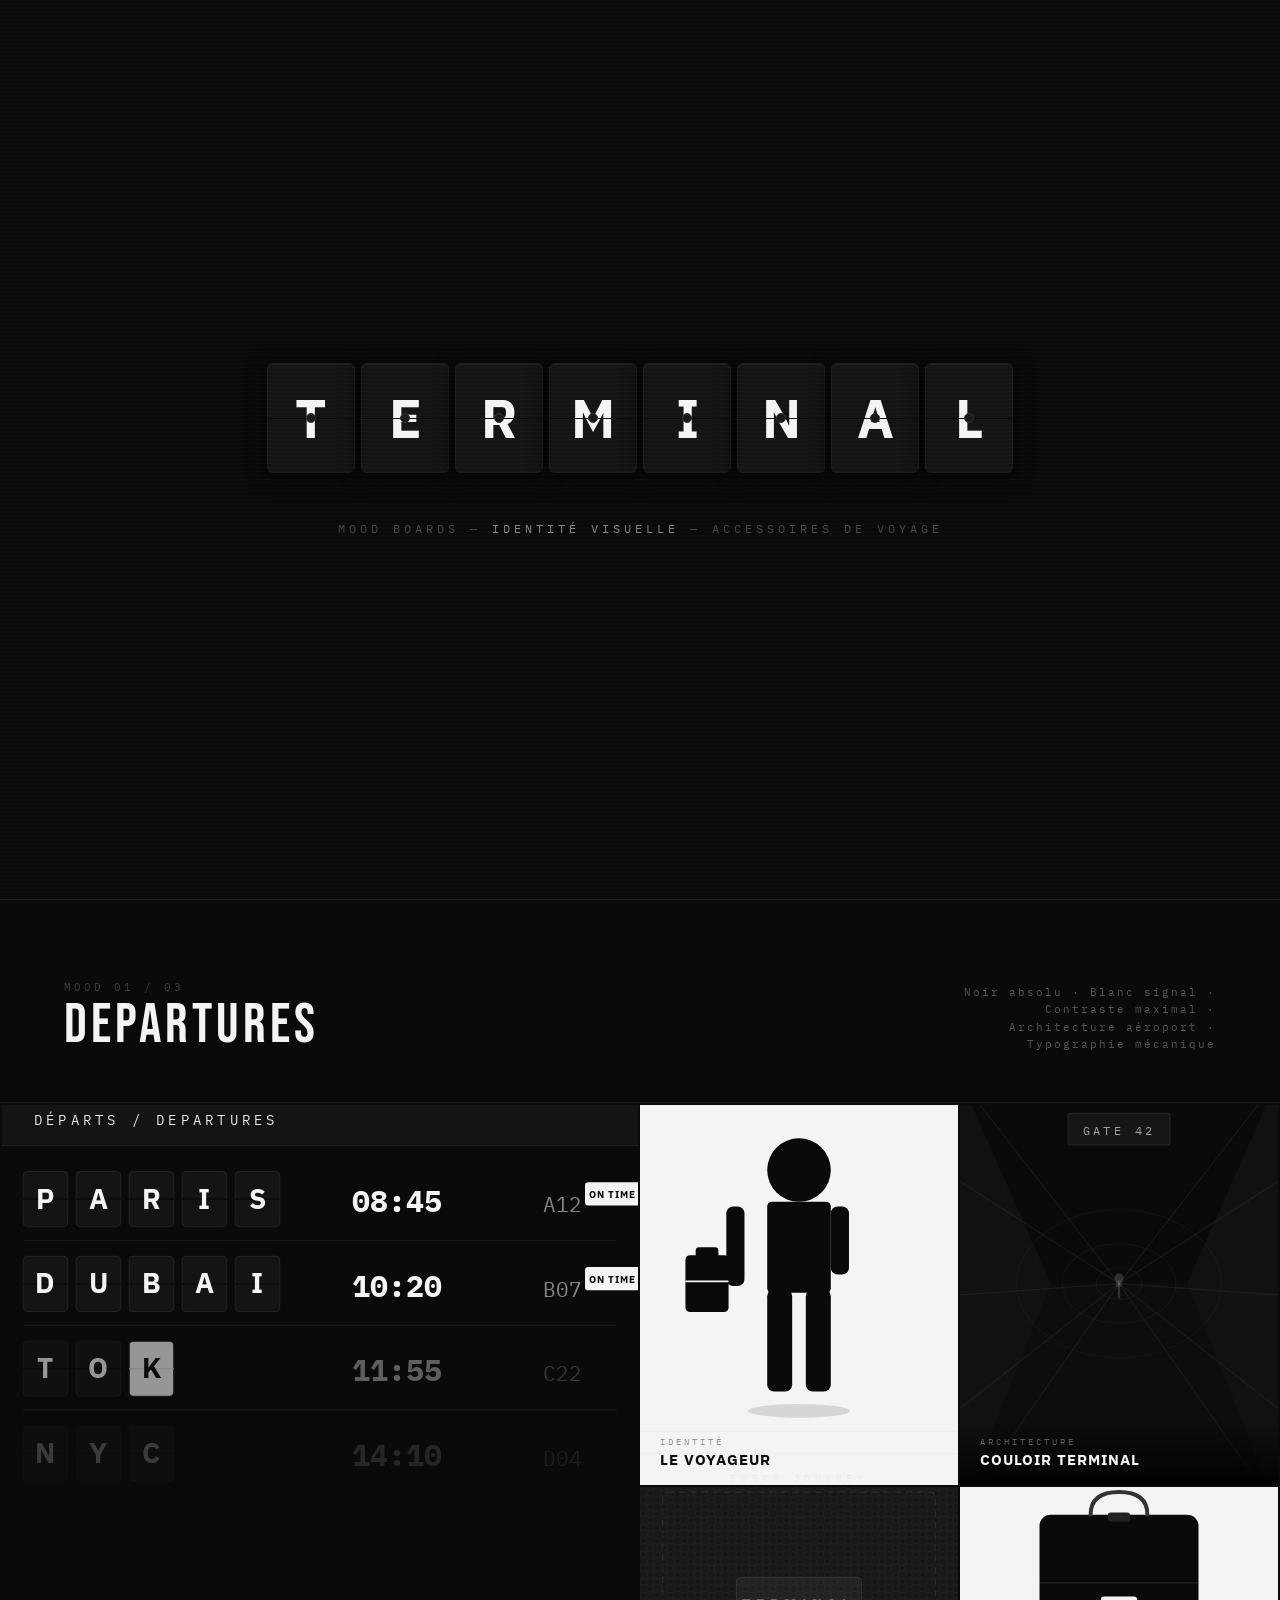
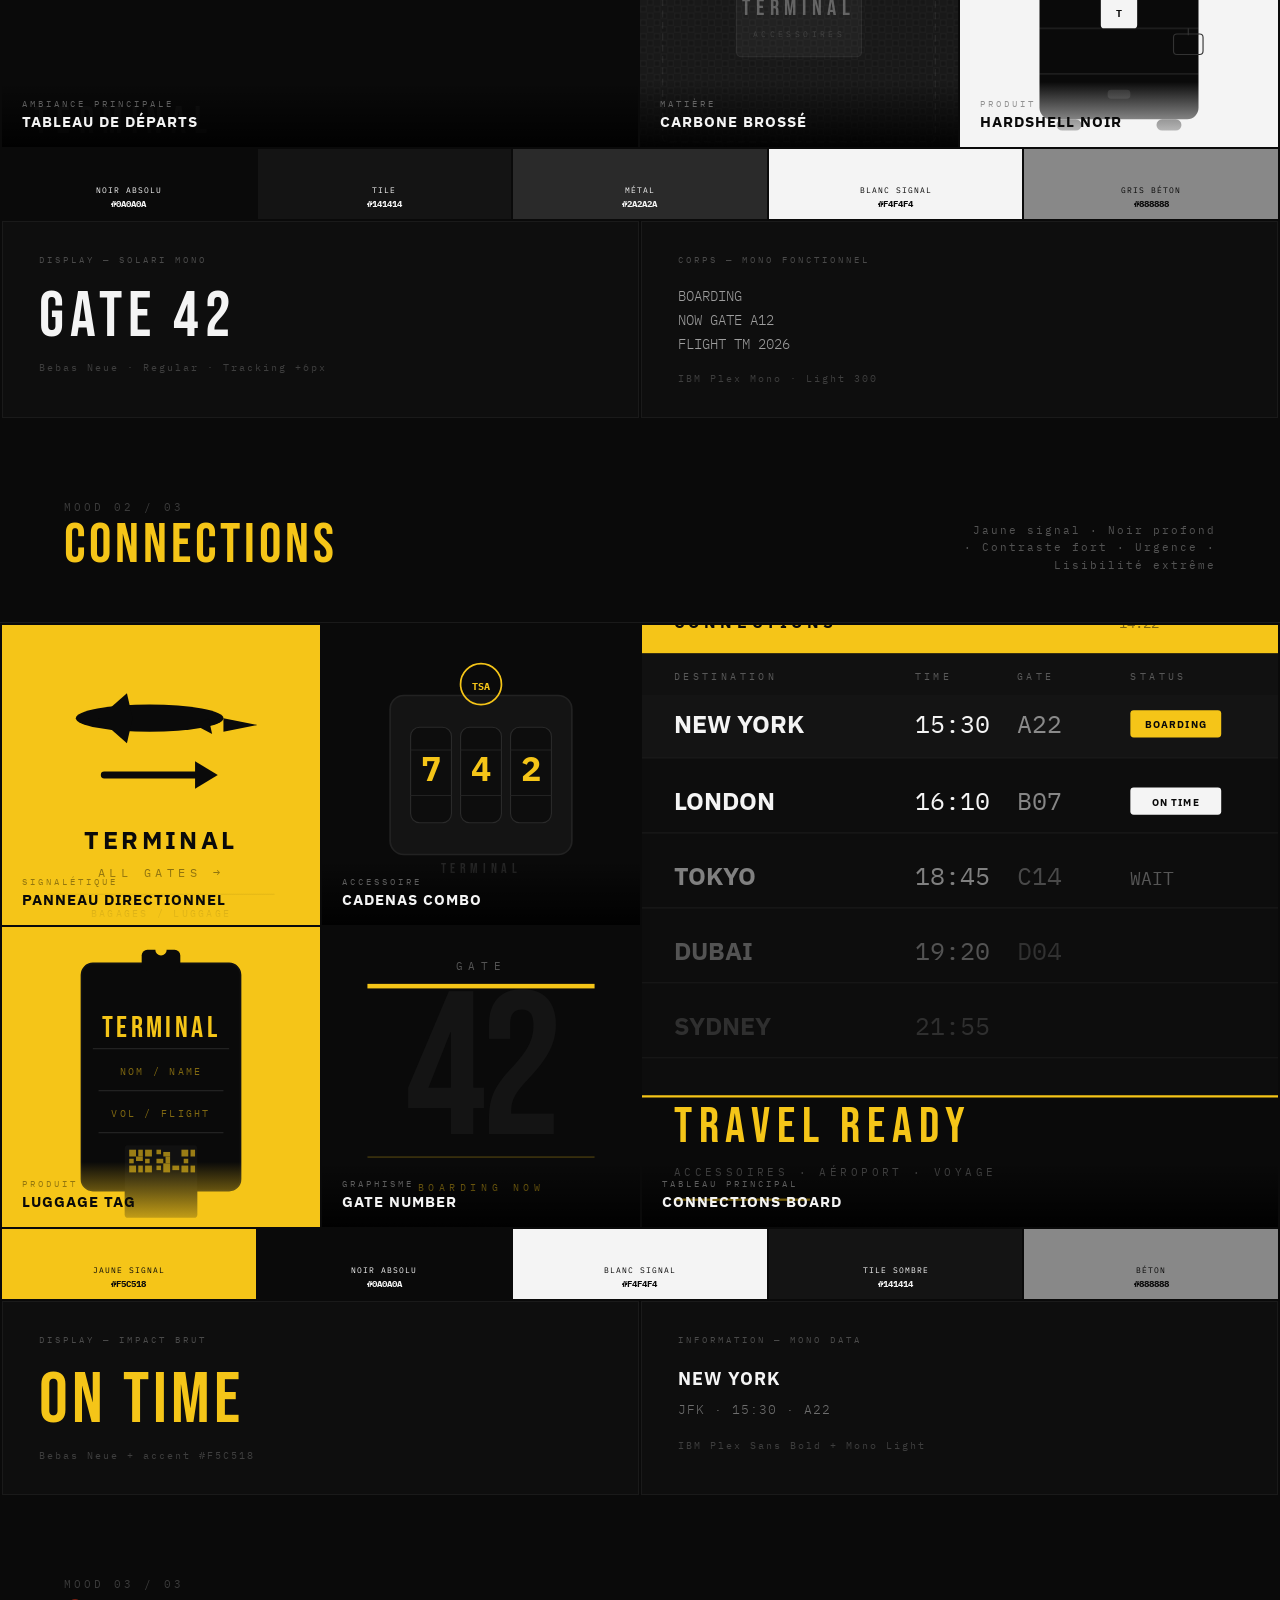
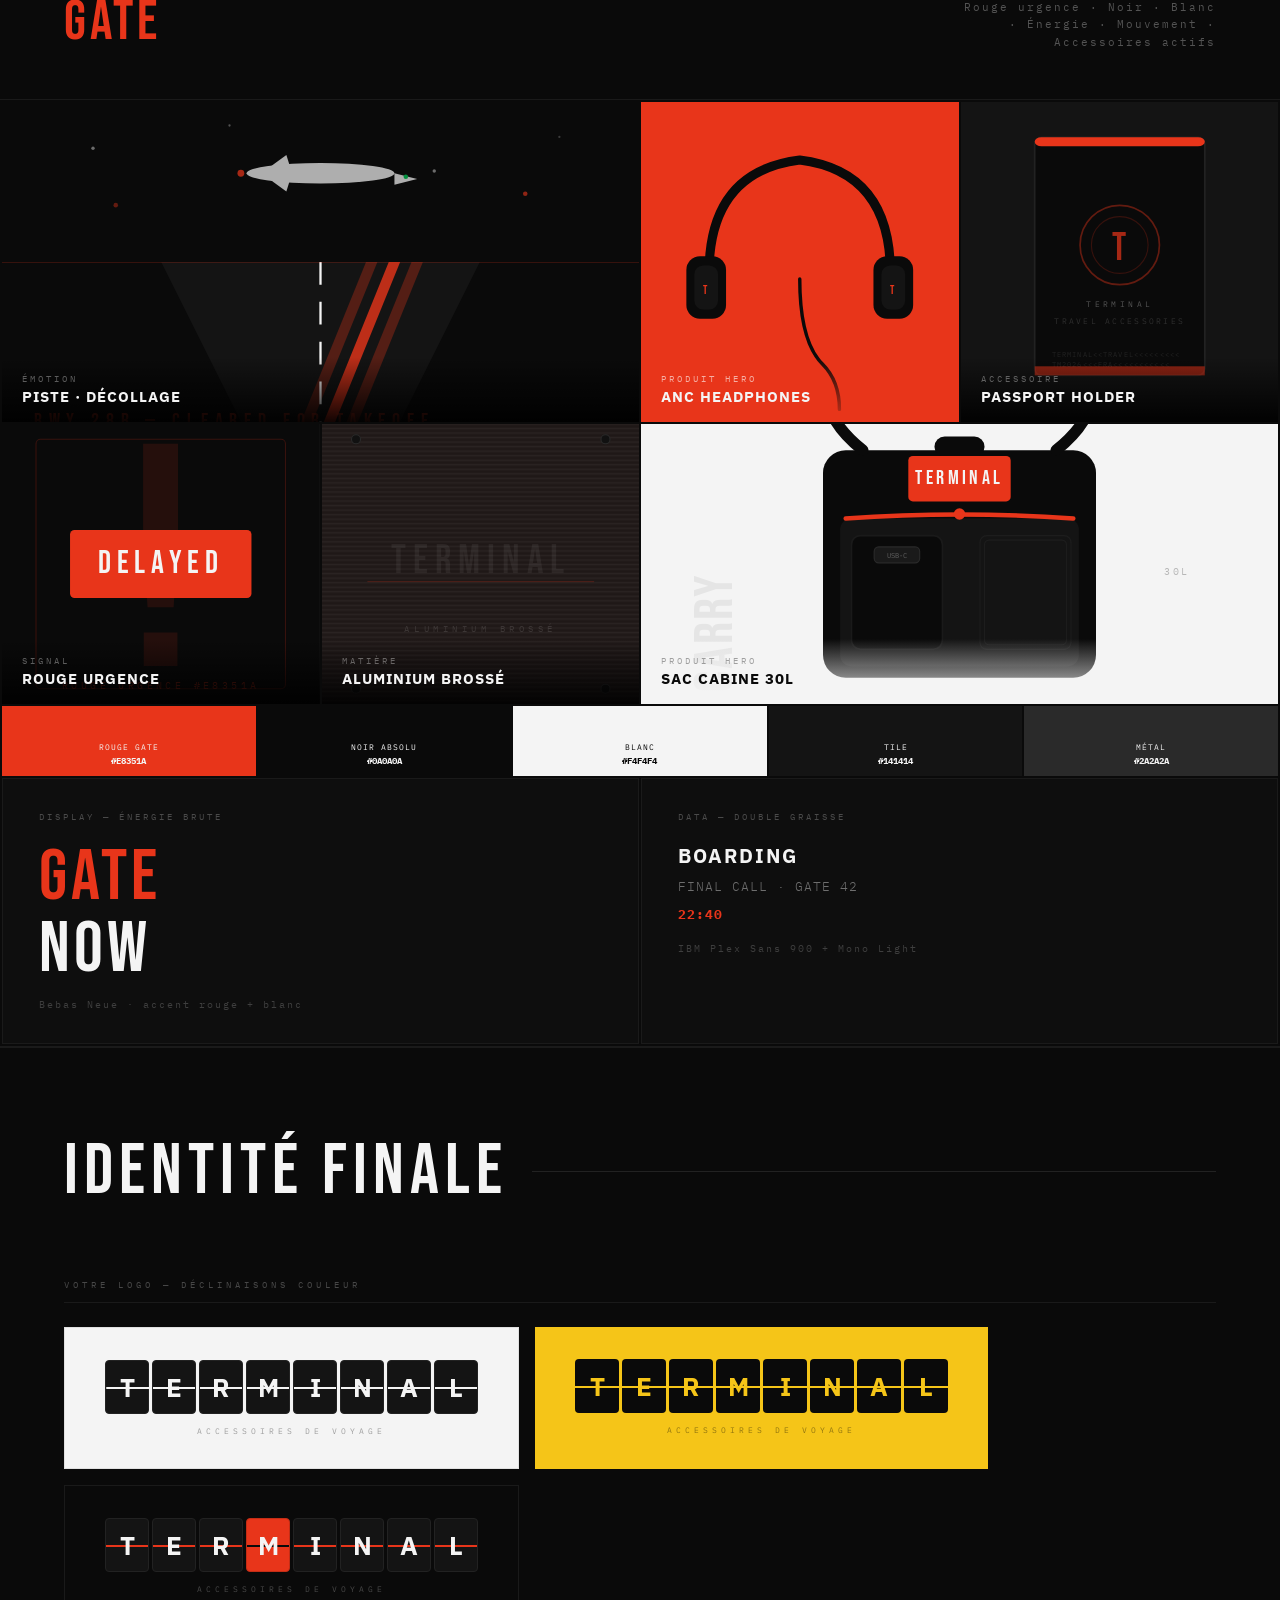
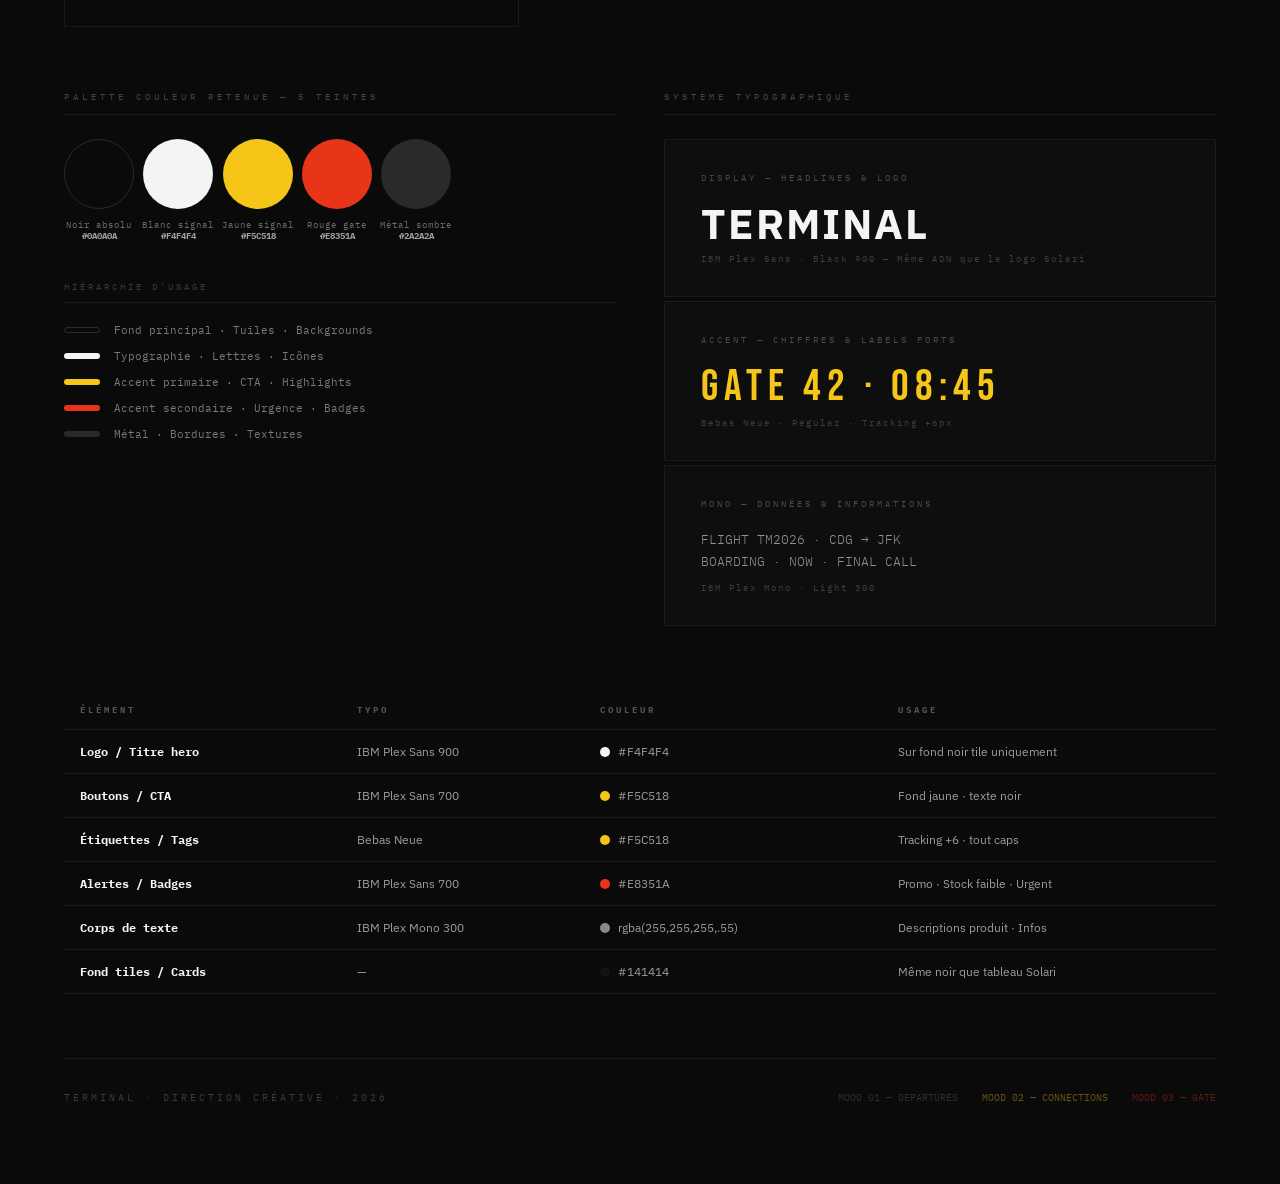
==== commit d96f47cd: "Redesign mood boards to match TERMINAL Solari flip-board logo Three new mood board directions aligne" ====
--- a/moodboard.html
+++ b/moodboard.html
@@ -3,1535 +3,1402 @@
 <head>
 <meta charset="UTF-8">
 <meta name="viewport" content="width=device-width, initial-scale=1.0">
-<title>Mood Boards — Accessoires de Voyage</title>
-<link href="https://fonts.googleapis.com/css2?family=Playfair+Display:wght@400;700;900&family=Inter:wght@300;400;600&family=Space+Grotesk:wght@300;500;700&family=Cormorant+Garamond:ital,wght@0,300;0,600;1,300&family=DM+Sans:wght@300;400;700&family=Bebas+Neue&display=swap" rel="stylesheet">
+<title>TERMINAL — Mood Boards Identité Visuelle</title>
+<link href="https://fonts.googleapis.com/css2?family=IBM+Plex+Mono:wght@300;400;700&family=IBM+Plex+Sans:wght@300;400;700;900&family=Bebas+Neue&family=Space+Grotesk:wght@300;500;700&family=Inter:wght@300;400;700;900&display=swap" rel="stylesheet">
 <style>
-  *, *::before, *::after { box-sizing: border-box; margin: 0; padding: 0; }
-
-  body {
-    background: #0a0a0a;
-    color: #fff;
-    font-family: 'Inter', sans-serif;
-    overflow-x: hidden;
-  }
-
-  /* ── HERO ── */
-  .hero {
-    height: 100vh;
-    display: flex;
-    flex-direction: column;
-    align-items: center;
-    justify-content: center;
-    background: linear-gradient(135deg, #0a0a0a 0%, #1a1a2e 50%, #0a0a0a 100%);
-    position: relative;
-    overflow: hidden;
-  }
-  .hero::before {
-    content: '';
-    position: absolute;
-    width: 600px; height: 600px;
-    border-radius: 50%;
-    background: radial-gradient(circle, rgba(200,160,80,.15) 0%, transparent 70%);
-    top: 50%; left: 50%;
-    transform: translate(-50%,-50%);
-  }
-  .hero-label {
-    font-family: 'Inter', sans-serif;
-    font-size: 11px;
-    letter-spacing: 6px;
-    text-transform: uppercase;
-    color: rgba(255,255,255,.4);
-    margin-bottom: 24px;
-  }
-  .hero-title {
-    font-family: 'Playfair Display', serif;
-    font-size: clamp(48px, 8vw, 100px);
-    font-weight: 900;
-    text-align: center;
-    line-height: 1;
-    background: linear-gradient(135deg, #fff 0%, #c8a050 50%, #fff 100%);
-    -webkit-background-clip: text;
-    -webkit-text-fill-color: transparent;
-    background-clip: text;
-  }
-  .hero-sub {
-    font-family: 'Inter', sans-serif;
-    font-size: 14px;
-    letter-spacing: 3px;
-    text-transform: uppercase;
-    color: rgba(255,255,255,.5);
-    margin-top: 20px;
-  }
-  .scroll-hint {
-    position: absolute;
-    bottom: 40px;
-    display: flex;
-    flex-direction: column;
-    align-items: center;
-    gap: 8px;
-    color: rgba(255,255,255,.3);
-    font-size: 11px;
-    letter-spacing: 2px;
-  }
-  .scroll-line {
-    width: 1px;
-    height: 50px;
-    background: linear-gradient(to bottom, transparent, rgba(255,255,255,.3));
-    animation: scrollAnim 2s ease-in-out infinite;
-  }
-  @keyframes scrollAnim { 0%,100%{opacity:.3} 50%{opacity:1} }
-
-  /* ── SECTION LABEL ── */
-  .section-header {
-    padding: 80px 60px 40px;
-    display: flex;
-    align-items: center;
-    gap: 20px;
-  }
-  .section-number {
-    font-family: 'Bebas Neue', sans-serif;
-    font-size: 80px;
-    color: rgba(255,255,255,.08);
-    line-height: 1;
-  }
-  .section-info h2 {
-    font-family: 'Playfair Display', serif;
-    font-size: 36px;
-    font-weight: 700;
-  }
-  .section-info p {
-    color: rgba(255,255,255,.45);
-    font-size: 13px;
-    letter-spacing: 2px;
-    text-transform: uppercase;
-    margin-top: 4px;
-  }
-  .section-divider {
-    width: 60px;
-    height: 2px;
-    flex-shrink: 0;
-  }
-
-  /* ══════════════════════════════════════════
-     MOOD BOARD 1 — LUXURY NOMAD
-  ══════════════════════════════════════════ */
-  .mb1 { background: #0d0d0d; padding-bottom: 100px; }
-
-  .mb1-grid {
-    display: grid;
-    grid-template-columns: 1fr 1fr 1fr;
-    grid-template-rows: auto;
-    gap: 3px;
-    padding: 0 3px;
-  }
-
-  .mb1-card {
-    position: relative;
-    overflow: hidden;
-    display: flex;
-    align-items: flex-end;
-  }
-
-  /* SVG illustrations as backgrounds */
-  .vis { width: 100%; display: block; }
-
-  .mb1-card-1 { grid-column: 1 / 3; height: 420px; }
-  .mb1-card-2 { grid-column: 3; height: 420px; }
-  .mb1-card-3 { grid-column: 1; height: 280px; }
-  .mb1-card-4 { grid-column: 2; height: 280px; }
-  .mb1-card-5 { grid-column: 3; height: 280px; }
-
-  .card-bg {
-    position: absolute;
-    inset: 0;
-    width: 100%; height: 100%;
-    object-fit: cover;
-  }
-  .card-overlay {
-    position: absolute;
-    inset: 0;
-    background: linear-gradient(to top, rgba(0,0,0,.7) 0%, transparent 60%);
-  }
-  .card-label {
-    position: relative;
-    z-index: 2;
-    padding: 24px;
-    width: 100%;
-  }
-  .card-tag {
-    font-size: 10px;
-    letter-spacing: 3px;
-    text-transform: uppercase;
-    color: rgba(255,255,255,.5);
-    margin-bottom: 6px;
-  }
-  .card-title {
-    font-family: 'Playfair Display', serif;
-    font-size: 22px;
-    color: #fff;
-  }
-
-  /* Palettes */
-  .palette-strip {
-    display: flex;
-    height: 80px;
-    margin: 3px;
-  }
-  .swatch {
-    flex: 1;
-    display: flex;
-    flex-direction: column;
-    align-items: center;
-    justify-content: flex-end;
-    padding-bottom: 14px;
-    gap: 4px;
-  }
-  .swatch-name {
-    font-size: 9px;
-    letter-spacing: 1.5px;
-    text-transform: uppercase;
-    opacity: .7;
-  }
-  .swatch-hex {
-    font-size: 10px;
-    font-family: 'Space Grotesk', sans-serif;
-    opacity: .9;
-    font-weight: 600;
-  }
-
-  /* Typography showcase */
-  .typo-showcase {
-    padding: 50px 60px;
-    display: grid;
-    grid-template-columns: 1fr 1fr;
-    gap: 40px;
-  }
-  .typo-item { }
-  .typo-label {
-    font-size: 10px;
-    letter-spacing: 3px;
-    text-transform: uppercase;
-    opacity: .35;
-    margin-bottom: 12px;
-  }
-  .typo-sample-display {
-    font-family: 'Playfair Display', serif;
-    font-size: 52px;
-    font-weight: 900;
-    color: #c8a050;
-    line-height: 1;
-  }
-  .typo-sample-body {
-    font-family: 'Inter', sans-serif;
-    font-size: 16px;
-    font-weight: 300;
-    color: rgba(255,255,255,.7);
-    line-height: 1.7;
-    margin-top: 12px;
-  }
-  .typo-info {
-    margin-top: 10px;
-    font-size: 11px;
-    color: rgba(255,255,255,.3);
-    letter-spacing: 1px;
-  }
-
-  /* ══════════════════════════════════════════
-     MOOD BOARD 2 — TECH TRANSIT
-  ══════════════════════════════════════════ */
-  .mb2 {
-    background: #04080f;
-    padding-bottom: 100px;
-  }
-
-  .mb2-grid {
-    display: grid;
-    grid-template-columns: repeat(4, 1fr);
-    gap: 3px;
-    padding: 0 3px;
-  }
-
-  .mb2-card { position: relative; overflow: hidden; }
-  .mb2-card-1 { grid-column: 1 / 3; height: 380px; }
-  .mb2-card-2 { grid-column: 3; height: 380px; }
-  .mb2-card-3 { grid-column: 4; height: 380px; }
-  .mb2-card-4 { grid-column: 1; height: 250px; }
-  .mb2-card-5 { grid-column: 2 / 4; height: 250px; }
-  .mb2-card-6 { grid-column: 4; height: 250px; }
-
-  .typo-sample-display-2 {
-    font-family: 'Space Grotesk', sans-serif;
-    font-size: 52px;
-    font-weight: 700;
-    color: #00d4ff;
-    line-height: 1;
-  }
-  .typo-sample-body-2 {
-    font-family: 'DM Sans', sans-serif;
-    font-size: 16px;
-    font-weight: 300;
-    color: rgba(255,255,255,.7);
-    line-height: 1.7;
-    margin-top: 12px;
-  }
-
-  /* ══════════════════════════════════════════
-     MOOD BOARD 3 — WANDERLUST MINIMAL
-  ══════════════════════════════════════════ */
-  .mb3 {
-    background: #f5f0e8;
-    padding-bottom: 100px;
-    color: #1a1a1a;
-  }
-  .mb3 .section-header { color: #1a1a1a; }
-  .mb3 .section-number { color: rgba(0,0,0,.06); }
-  .mb3 .section-info p { color: rgba(0,0,0,.4); }
-
-  .mb3-grid {
-    display: grid;
-    grid-template-columns: 1fr 1fr 1fr 1fr;
-    gap: 4px;
-    padding: 0 4px;
-  }
-  .mb3-card { position: relative; overflow: hidden; }
-  .mb3-card-1 { grid-column: 1 / 3; height: 400px; }
-  .mb3-card-2 { grid-column: 3; height: 400px; }
-  .mb3-card-3 { grid-column: 4; height: 400px; }
-  .mb3-card-4 { grid-column: 1; height: 220px; }
-  .mb3-card-5 { grid-column: 2 / 4; height: 220px; }
-  .mb3-card-6 { grid-column: 4; height: 220px; }
-
-  .mb3 .card-title { color: #1a1a1a; }
-  .mb3 .card-tag { color: rgba(0,0,0,.4); }
-  .mb3 .card-overlay { background: linear-gradient(to top, rgba(245,240,232,.8) 0%, transparent 60%); }
-
-  .typo-sample-display-3 {
-    font-family: 'Cormorant Garamond', serif;
-    font-size: 56px;
-    font-weight: 300;
-    color: #8b6914;
-    line-height: 1;
-    font-style: italic;
-  }
-  .typo-sample-body-3 {
-    font-family: 'DM Sans', sans-serif;
-    font-size: 15px;
-    font-weight: 400;
-    color: rgba(0,0,0,.6);
-    line-height: 1.8;
-    margin-top: 12px;
-  }
-  .mb3 .typo-label { color: rgba(0,0,0,.35); }
-  .mb3 .typo-info { color: rgba(0,0,0,.3); }
-
-  /* ── FINAL SELECTION SECTION ── */
-  .final-section {
-    background: #050505;
-    padding: 100px 60px;
-  }
-  .final-title {
-    font-family: 'Playfair Display', serif;
-    font-size: 14px;
-    letter-spacing: 5px;
-    text-transform: uppercase;
-    color: rgba(255,255,255,.3);
-    margin-bottom: 8px;
-  }
-  .final-heading {
-    font-family: 'Playfair Display', serif;
-    font-size: clamp(36px, 5vw, 64px);
-    font-weight: 900;
-    margin-bottom: 60px;
-    background: linear-gradient(135deg, #fff 0%, #c8a050 100%);
-    -webkit-background-clip: text;
-    -webkit-text-fill-color: transparent;
-    background-clip: text;
-  }
-
-  .final-grid {
-    display: grid;
-    grid-template-columns: 1fr 1fr;
-    gap: 60px;
-  }
-
-  .final-palette-title {
-    font-size: 11px;
-    letter-spacing: 3px;
-    text-transform: uppercase;
-    color: rgba(255,255,255,.3);
-    margin-bottom: 24px;
-  }
-  .final-swatches {
-    display: flex;
-    gap: 16px;
-    flex-wrap: wrap;
-  }
-  .final-swatch {
-    display: flex;
-    flex-direction: column;
-    align-items: center;
-    gap: 12px;
-  }
-  .final-swatch-circle {
-    width: 80px;
-    height: 80px;
-    border-radius: 50%;
-    box-shadow: 0 8px 30px rgba(0,0,0,.4);
-  }
-  .final-swatch-info {
-    text-align: center;
-  }
-  .final-swatch-name {
-    font-size: 11px;
-    letter-spacing: 1px;
-    color: rgba(255,255,255,.6);
-    margin-bottom: 2px;
-  }
-  .final-swatch-hex {
-    font-family: 'Space Grotesk', sans-serif;
-    font-size: 12px;
-    color: rgba(255,255,255,.35);
-  }
-
-  .final-typo-title {
-    font-size: 11px;
-    letter-spacing: 3px;
-    text-transform: uppercase;
-    color: rgba(255,255,255,.3);
-    margin-bottom: 24px;
-  }
-  .final-typo-pair {
-    display: flex;
-    flex-direction: column;
-    gap: 20px;
-  }
-  .final-typo-item {
-    padding: 24px;
-    border: 1px solid rgba(255,255,255,.06);
-    border-radius: 4px;
-    background: rgba(255,255,255,.02);
-  }
-  .final-typo-role {
-    font-size: 9px;
-    letter-spacing: 3px;
-    text-transform: uppercase;
-    color: #c8a050;
-    margin-bottom: 8px;
-  }
-  .ft-display {
-    font-family: 'Playfair Display', serif;
-    font-size: 38px;
-    font-weight: 900;
-    color: #fff;
-    line-height: 1;
-  }
-  .ft-sub {
-    font-family: 'Cormorant Garamond', serif;
-    font-size: 28px;
-    font-weight: 300;
-    font-style: italic;
-    color: rgba(255,255,255,.8);
-  }
-  .ft-body {
-    font-family: 'Space Grotesk', sans-serif;
-    font-size: 15px;
-    color: rgba(255,255,255,.6);
-    line-height: 1.6;
-    font-weight: 300;
-  }
-  .ft-accent {
-    font-family: 'Bebas Neue', sans-serif;
-    font-size: 28px;
-    letter-spacing: 4px;
-    color: #c8a050;
-  }
-  .ft-name {
-    font-size: 10px;
-    color: rgba(255,255,255,.2);
-    margin-top: 6px;
-    letter-spacing: 1px;
-  }
-
-  /* Logo mock */
-  .logo-mock {
-    margin-top: 60px;
-    padding: 60px;
-    background: rgba(255,255,255,.02);
-    border: 1px solid rgba(255,255,255,.06);
-    border-radius: 4px;
-    display: flex;
-    align-items: center;
-    justify-content: center;
-    flex-direction: column;
-    gap: 8px;
-  }
-  .logo-text {
-    font-family: 'Playfair Display', serif;
-    font-size: 52px;
-    font-weight: 900;
-    letter-spacing: -1px;
-    color: #fff;
-  }
-  .logo-text span { color: #c8a050; }
-  .logo-tagline {
-    font-family: 'Space Grotesk', sans-serif;
-    font-size: 11px;
-    letter-spacing: 6px;
-    text-transform: uppercase;
-    color: rgba(255,255,255,.3);
-  }
-
-  /* ── SVG scene helpers ── */
-  .scene { width: 100%; height: 100%; }
-
-  @media (max-width: 768px) {
-    .mb1-grid, .mb2-grid, .mb3-grid {
-      grid-template-columns: 1fr 1fr;
-    }
-    .mb1-card-1, .mb2-card-1, .mb3-card-1 { grid-column: 1 / 3; }
-    .mb1-card-2, .mb2-card-3, .mb3-card-3 { grid-column: 1; }
-    .typo-showcase { grid-template-columns: 1fr; }
-    .final-grid { grid-template-columns: 1fr; }
-    .section-header { padding: 60px 24px 30px; }
-  }
+*, *::before, *::after { box-sizing: border-box; margin: 0; padding: 0; }
+
+:root {
+  --black: #0a0a0a;
+  --white: #f4f4f4;
+  --tile: #141414;
+  --metal: #2a2a2a;
+  --accent-yellow: #f5c518;
+  --accent-red: #e8351a;
+  --accent-green: #00c853;
+}
+
+body {
+  background: var(--black);
+  color: var(--white);
+  font-family: 'IBM Plex Sans', sans-serif;
+  overflow-x: hidden;
+}
+
+/* ─── HERO ─── */
+.hero {
+  height: 100vh;
+  display: flex;
+  flex-direction: column;
+  align-items: center;
+  justify-content: center;
+  background: var(--black);
+  border-bottom: 1px solid #222;
+  position: relative;
+  overflow: hidden;
+}
+/* scanlines */
+.hero::after {
+  content: '';
+  position: absolute;
+  inset: 0;
+  background: repeating-linear-gradient(0deg, transparent, transparent 3px, rgba(255,255,255,.015) 3px, rgba(255,255,255,.015) 4px);
+  pointer-events: none;
+}
+
+/* ── Solari tiles (logo recreation) ── */
+.solari-row {
+  display: flex;
+  gap: 6px;
+  margin-bottom: 48px;
+}
+.s-tile {
+  width: 88px;
+  height: 110px;
+  background: var(--tile);
+  border-radius: 6px;
+  position: relative;
+  display: flex;
+  align-items: center;
+  justify-content: center;
+  box-shadow: 0 4px 20px rgba(0,0,0,.8), inset 0 1px 0 rgba(255,255,255,.05);
+  border: 1px solid #1e1e1e;
+}
+/* hinge line */
+.s-tile::before {
+  content: '';
+  position: absolute;
+  left: -1px; right: -1px;
+  top: 50%;
+  height: 1px;
+  background: var(--black);
+  z-index: 2;
+}
+/* hinge bolts */
+.s-tile::after {
+  content: '';
+  position: absolute;
+  top: 50%;
+  left: 50%;
+  transform: translate(-50%, -50%);
+  width: 10px;
+  height: 10px;
+  border-radius: 50%;
+  background: #1a1a1a;
+  border: 1px solid #333;
+  z-index: 3;
+}
+.s-tile .letter {
+  font-family: 'IBM Plex Sans', sans-serif;
+  font-size: 54px;
+  font-weight: 700;
+  color: var(--white);
+  line-height: 1;
+  position: relative;
+  z-index: 1;
+}
+
+.hero-sub {
+  font-family: 'IBM Plex Mono', monospace;
+  font-size: 12px;
+  color: rgba(255,255,255,.25);
+  letter-spacing: 4px;
+  text-transform: uppercase;
+}
+.hero-sub span { color: rgba(255,255,255,.5); }
+
+/* ─── SECTION HEADER ─── */
+.sec-header {
+  padding: 80px 64px 48px;
+  display: flex;
+  align-items: flex-end;
+  gap: 24px;
+  border-bottom: 1px solid #1a1a1a;
+}
+.sec-num {
+  font-family: 'IBM Plex Mono', monospace;
+  font-size: 11px;
+  color: rgba(255,255,255,.2);
+  letter-spacing: 3px;
+  margin-bottom: 4px;
+}
+.sec-title {
+  font-family: 'Bebas Neue', sans-serif;
+  font-size: 56px;
+  letter-spacing: 4px;
+  line-height: 1;
+}
+.sec-desc {
+  font-family: 'IBM Plex Mono', monospace;
+  font-size: 11px;
+  color: rgba(255,255,255,.3);
+  letter-spacing: 2px;
+  margin-left: auto;
+  text-align: right;
+  max-width: 260px;
+  line-height: 1.6;
+}
+
+/* ─── GRID ─── */
+.grid {
+  display: grid;
+  gap: 2px;
+  padding: 2px;
+}
+.cell {
+  position: relative;
+  overflow: hidden;
+  background: var(--tile);
+}
+.cell svg { width: 100%; height: 100%; display: block; }
+.cell-label {
+  position: absolute;
+  bottom: 0; left: 0; right: 0;
+  padding: 16px 20px;
+  background: linear-gradient(to top, rgba(0,0,0,.9) 0%, transparent 100%);
+}
+.cell-tag {
+  font-family: 'IBM Plex Mono', monospace;
+  font-size: 9px;
+  letter-spacing: 3px;
+  color: rgba(255,255,255,.35);
+  text-transform: uppercase;
+  margin-bottom: 3px;
+}
+.cell-name {
+  font-family: 'IBM Plex Sans', sans-serif;
+  font-size: 15px;
+  font-weight: 700;
+  color: var(--white);
+  letter-spacing: 1px;
+  text-transform: uppercase;
+}
+
+/* ─── PALETTE BAR ─── */
+.palette-bar {
+  display: flex;
+  height: 72px;
+  gap: 2px;
+  padding: 2px;
+  padding-top: 0;
+}
+.swatch {
+  flex: 1;
+  display: flex;
+  flex-direction: column;
+  align-items: center;
+  justify-content: flex-end;
+  padding-bottom: 10px;
+  gap: 3px;
+}
+.sw-name {
+  font-family: 'IBM Plex Mono', monospace;
+  font-size: 8px;
+  letter-spacing: 1px;
+  text-transform: uppercase;
+}
+.sw-hex {
+  font-family: 'IBM Plex Mono', monospace;
+  font-size: 9px;
+  font-weight: 700;
+}
+
+/* ─── TYPO BLOCK ─── */
+.typo-block {
+  display: grid;
+  grid-template-columns: 1fr 1fr;
+  gap: 2px;
+  padding: 2px;
+  padding-top: 0;
+}
+.typo-cell {
+  background: #0e0e0e;
+  padding: 32px 36px;
+  border: 1px solid #1a1a1a;
+}
+.typo-role {
+  font-family: 'IBM Plex Mono', monospace;
+  font-size: 9px;
+  letter-spacing: 3px;
+  color: rgba(255,255,255,.25);
+  text-transform: uppercase;
+  margin-bottom: 20px;
+}
+
+
+/* ═══════════════════════════════════
+   MB 1 — DEPARTURES (B&W pur)
+═══════════════════════════════════ */
+.mb1 { }
+.mb1 .sec-title { color: var(--white); }
+
+.mb1-grid {
+  grid-template-columns: 2fr 1fr 1fr;
+  grid-template-rows: 380px 260px;
+}
+.mb1-c1 { grid-column: 1; grid-row: 1 / 3; }
+.mb1-c2 { grid-column: 2; grid-row: 1; }
+.mb1-c3 { grid-column: 3; grid-row: 1; }
+.mb1-c4 { grid-column: 2; grid-row: 2; }
+.mb1-c5 { grid-column: 3; grid-row: 2; }
+
+
+/* ═══════════════════════════════════
+   MB 2 — CONNECTIONS (jaune signal)
+═══════════════════════════════════ */
+.mb2 { }
+.mb2 .sec-title { color: var(--accent-yellow); }
+
+.mb2-grid {
+  grid-template-columns: 1fr 1fr 2fr;
+  grid-template-rows: 300px 300px;
+}
+.mb2-c1 { grid-column: 1; grid-row: 1; }
+.mb2-c2 { grid-column: 2; grid-row: 1; }
+.mb2-c3 { grid-column: 3; grid-row: 1 / 3; }
+.mb2-c4 { grid-column: 1; grid-row: 2; }
+.mb2-c5 { grid-column: 2; grid-row: 2; }
+
+
+/* ═══════════════════════════════════
+   MB 3 — GATE (rouge + blanc)
+═══════════════════════════════════ */
+.mb3 { }
+.mb3 .sec-title { color: var(--accent-red); }
+
+.mb3-grid {
+  grid-template-columns: 1fr 1fr 1fr 1fr;
+  grid-template-rows: 320px 280px;
+}
+.mb3-c1 { grid-column: 1 / 3; grid-row: 1; }
+.mb3-c2 { grid-column: 3; grid-row: 1; }
+.mb3-c3 { grid-column: 4; grid-row: 1; }
+.mb3-c4 { grid-column: 1; grid-row: 2; }
+.mb3-c5 { grid-column: 2; grid-row: 2; }
+.mb3-c6 { grid-column: 3 / 5; grid-row: 2; }
+
+/* ─── IDENTITÉ FINALE ─── */
+.final {
+  background: var(--black);
+  padding: 80px 64px;
+  border-top: 2px solid #1a1a1a;
+}
+.final-title {
+  font-family: 'Bebas Neue', sans-serif;
+  font-size: 72px;
+  letter-spacing: 6px;
+  margin-bottom: 64px;
+  display: flex;
+  align-items: center;
+  gap: 24px;
+}
+.final-title::after {
+  content: '';
+  flex: 1;
+  height: 1px;
+  background: #222;
+}
+
+.final-grid {
+  display: grid;
+  grid-template-columns: 1fr 1fr;
+  gap: 48px;
+  margin-bottom: 64px;
+}
+
+.f-section-label {
+  font-family: 'IBM Plex Mono', monospace;
+  font-size: 9px;
+  letter-spacing: 4px;
+  color: rgba(255,255,255,.25);
+  text-transform: uppercase;
+  margin-bottom: 24px;
+  padding-bottom: 12px;
+  border-bottom: 1px solid #1a1a1a;
+}
+
+.final-swatches {
+  display: flex;
+  gap: 8px;
+  flex-wrap: wrap;
+}
+.f-swatch {
+  display: flex;
+  flex-direction: column;
+  align-items: center;
+  gap: 10px;
+}
+.f-circle {
+  width: 70px;
+  height: 70px;
+  border-radius: 50%;
+}
+.f-swatch-label {
+  text-align: center;
+}
+.f-swatch-name {
+  font-family: 'IBM Plex Mono', monospace;
+  font-size: 9px;
+  color: rgba(255,255,255,.4);
+  letter-spacing: 1px;
+}
+.f-swatch-hex {
+  font-family: 'IBM Plex Mono', monospace;
+  font-size: 9px;
+  color: rgba(255,255,255,.6);
+  font-weight: 700;
+}
+
+/* Logo mock */
+.logo-section {
+  margin-top: 64px;
+  border-top: 1px solid #1a1a1a;
+  padding-top: 64px;
+}
+.logo-row {
+  display: flex;
+  gap: 16px;
+  flex-wrap: wrap;
+  margin-top: 24px;
+}
+.logo-variant {
+  padding: 32px 40px;
+  display: flex;
+  flex-direction: column;
+  align-items: center;
+  gap: 12px;
+}
+.logo-tiles {
+  display: flex;
+  gap: 3px;
+}
+.l-tile {
+  width: 44px;
+  height: 54px;
+  border-radius: 4px;
+  display: flex;
+  align-items: center;
+  justify-content: center;
+  position: relative;
+}
+.l-tile::before {
+  content: '';
+  position: absolute;
+  left: 0; right: 0;
+  top: 50%;
+  height: 1px;
+  z-index: 2;
+}
+.l-tile .l-letter {
+  font-family: 'IBM Plex Sans', sans-serif;
+  font-size: 26px;
+  font-weight: 700;
+  position: relative;
+  z-index: 1;
+}
+.logo-tagline-text {
+  font-family: 'IBM Plex Mono', monospace;
+  font-size: 8px;
+  letter-spacing: 4px;
+  text-transform: uppercase;
+}
+
+/* usage table */
+.usage-table {
+  width: 100%;
+  border-collapse: collapse;
+  margin-top: 48px;
+}
+.usage-table td, .usage-table th {
+  padding: 14px 16px;
+  text-align: left;
+  border-bottom: 1px solid #1a1a1a;
+  font-size: 12px;
+}
+.usage-table th {
+  font-family: 'IBM Plex Mono', monospace;
+  font-size: 9px;
+  letter-spacing: 3px;
+  color: rgba(255,255,255,.3);
+  text-transform: uppercase;
+}
+.usage-table td { color: rgba(255,255,255,.6); }
+.usage-table td:first-child {
+  font-family: 'IBM Plex Mono', monospace;
+  font-weight: 700;
+  color: var(--white);
+}
+.dot { display: inline-block; width: 10px; height: 10px; border-radius: 50%; margin-right: 8px; vertical-align: middle; }
+
 </style>
 </head>
 <body>
 
 <!-- ══ HERO ══ -->
 <section class="hero">
-  <p class="hero-label">Direction Créative — 2026</p>
-  <h1 class="hero-title">VOYAGE</h1>
-  <p class="hero-sub">Trois univers · Identité visuelle</p>
-  <div class="scroll-hint">
-    <div class="scroll-line"></div>
-    <span>Explorer</span>
+  <div class="solari-row">
+    <div class="s-tile"><span class="letter">T</span></div>
+    <div class="s-tile"><span class="letter">E</span></div>
+    <div class="s-tile"><span class="letter">R</span></div>
+    <div class="s-tile"><span class="letter">M</span></div>
+    <div class="s-tile"><span class="letter">I</span></div>
+    <div class="s-tile"><span class="letter">N</span></div>
+    <div class="s-tile"><span class="letter">A</span></div>
+    <div class="s-tile"><span class="letter">L</span></div>
   </div>
+  <p class="hero-sub">Mood Boards — <span>Identité Visuelle</span> — Accessoires de voyage</p>
 </section>
 
 
-<!-- ══════════════════════════════════
-     MOOD BOARD 1 — LUXURY NOMAD
-════════════════════════════════════ -->
+<!-- ══════════════════════════════════════
+     MB 1 — DEPARTURES
+     Noir & blanc pur — graphique — brut
+════════════════════════════════════════ -->
 <section class="mb1">
-  <div class="section-header">
-    <span class="section-number">01</span>
-    <div class="section-divider" style="background:linear-gradient(90deg,#c8a050,transparent)"></div>
-    <div class="section-info">
-      <h2>Luxury Nomad</h2>
-      <p>Opulence · Voyage de prestige · Intemporel</p>
-    </div>
+  <div class="sec-header">
+    <div>
+      <div class="sec-num">MOOD 01 / 03</div>
+      <div class="sec-title">DEPARTURES</div>
+    </div>
+    <div class="sec-desc">Noir absolu · Blanc signal · Contraste maximal · Architecture aéroport · Typographie mécanique</div>
   </div>
 
-  <div class="mb1-grid">
-
-    <!-- Card 1 – Grande scène lounge aéroport -->
-    <div class="mb1-card mb1-card-1">
-      <svg class="card-bg" viewBox="0 0 900 420" preserveAspectRatio="xMidYMid slice" xmlns="http://www.w3.org/2000/svg">
+  <div class="grid mb1-grid">
+
+    <!-- C1 — Grand tableau Solari animé -->
+    <div class="cell mb1-c1">
+      <svg viewBox="0 0 600 640" preserveAspectRatio="xMidYMid slice" xmlns="http://www.w3.org/2000/svg">
+        <rect width="600" height="640" fill="#0a0a0a"/>
+        <!-- Departures board header -->
+        <rect x="0" y="0" width="600" height="56" fill="#141414"/>
+        <text x="30" y="36" font-family="'IBM Plex Mono',monospace" font-size="13" fill="rgba(255,255,255,.9)" letter-spacing="4">DÉPARTS / DEPARTURES</text>
+        <rect x="0" y="55" width="600" height="1" fill="#222"/>
+
+        <!-- Rows of flip tiles -->
+        <!-- Row 1 -->
+        <g transform="translate(20,80)">
+          <!-- tiles for PARIS -->
+          <rect x="0" y="0" width="42" height="52" rx="4" fill="#141414" stroke="#222" stroke-width="1"/>
+          <line x1="0" y1="26" x2="42" y2="26" stroke="#0a0a0a" stroke-width="1.5"/>
+          <text x="21" y="35" text-anchor="middle" font-family="'IBM Plex Sans',sans-serif" font-size="26" font-weight="700" fill="#f4f4f4">P</text>
+          <rect x="50" y="0" width="42" height="52" rx="4" fill="#141414" stroke="#222" stroke-width="1"/>
+          <line x1="50" y1="26" x2="92" y2="26" stroke="#0a0a0a" stroke-width="1.5"/>
+          <text x="71" y="35" text-anchor="middle" font-family="'IBM Plex Sans',sans-serif" font-size="26" font-weight="700" fill="#f4f4f4">A</text>
+          <rect x="100" y="0" width="42" height="52" rx="4" fill="#141414" stroke="#222" stroke-width="1"/>
+          <line x1="100" y1="26" x2="142" y2="26" stroke="#0a0a0a" stroke-width="1.5"/>
+          <text x="121" y="35" text-anchor="middle" font-family="'IBM Plex Sans',sans-serif" font-size="26" font-weight="700" fill="#f4f4f4">R</text>
+          <rect x="150" y="0" width="42" height="52" rx="4" fill="#141414" stroke="#222" stroke-width="1"/>
+          <line x1="150" y1="26" x2="192" y2="26" stroke="#0a0a0a" stroke-width="1.5"/>
+          <text x="171" y="35" text-anchor="middle" font-family="'IBM Plex Sans',sans-serif" font-size="26" font-weight="700" fill="#f4f4f4">I</text>
+          <rect x="200" y="0" width="42" height="52" rx="4" fill="#141414" stroke="#222" stroke-width="1"/>
+          <line x1="200" y1="26" x2="242" y2="26" stroke="#0a0a0a" stroke-width="1.5"/>
+          <text x="221" y="35" text-anchor="middle" font-family="'IBM Plex Sans',sans-serif" font-size="26" font-weight="700" fill="#f4f4f4">S</text>
+          <!-- time -->
+          <text x="310" y="38" font-family="'IBM Plex Mono',monospace" font-size="28" font-weight="700" fill="#f4f4f4">08:45</text>
+          <!-- gate -->
+          <text x="490" y="38" font-family="'IBM Plex Mono',monospace" font-size="20" fill="rgba(255,255,255,.5)">A12</text>
+          <!-- status -->
+          <rect x="530" y="10" width="52" height="22" rx="3" fill="#f4f4f4"/>
+          <text x="556" y="25" text-anchor="middle" font-family="'IBM Plex Sans',sans-serif" font-size="9" font-weight="700" fill="#0a0a0a" letter-spacing="1">ON TIME</text>
+        </g>
+
+        <!-- divider line -->
+        <line x1="20" y1="145" x2="580" y2="145" stroke="#1a1a1a" stroke-width="1"/>
+
+        <!-- Row 2 -->
+        <g transform="translate(20,160)">
+          <rect x="0" y="0" width="42" height="52" rx="4" fill="#141414" stroke="#222" stroke-width="1"/>
+          <line x1="0" y1="26" x2="42" y2="26" stroke="#0a0a0a" stroke-width="1.5"/>
+          <text x="21" y="35" text-anchor="middle" font-family="'IBM Plex Sans',sans-serif" font-size="26" font-weight="700" fill="#f4f4f4">D</text>
+          <rect x="50" y="0" width="42" height="52" rx="4" fill="#141414" stroke="#222" stroke-width="1"/>
+          <line x1="50" y1="26" x2="92" y2="26" stroke="#0a0a0a" stroke-width="1.5"/>
+          <text x="71" y="35" text-anchor="middle" font-family="'IBM Plex Sans',sans-serif" font-size="26" font-weight="700" fill="#f4f4f4">U</text>
+          <rect x="100" y="0" width="42" height="52" rx="4" fill="#141414" stroke="#222" stroke-width="1"/>
+          <line x1="100" y1="26" x2="142" y2="26" stroke="#0a0a0a" stroke-width="1.5"/>
+          <text x="121" y="35" text-anchor="middle" font-family="'IBM Plex Sans',sans-serif" font-size="26" font-weight="700" fill="#f4f4f4">B</text>
+          <rect x="150" y="0" width="42" height="52" rx="4" fill="#141414" stroke="#222" stroke-width="1"/>
+          <line x1="150" y1="26" x2="192" y2="26" stroke="#0a0a0a" stroke-width="1.5"/>
+          <text x="171" y="35" text-anchor="middle" font-family="'IBM Plex Sans',sans-serif" font-size="26" font-weight="700" fill="#f4f4f4">A</text>
+          <rect x="200" y="0" width="42" height="52" rx="4" fill="#141414" stroke="#222" stroke-width="1"/>
+          <line x1="200" y1="26" x2="242" y2="26" stroke="#0a0a0a" stroke-width="1.5"/>
+          <text x="221" y="35" text-anchor="middle" font-family="'IBM Plex Sans',sans-serif" font-size="26" font-weight="700" fill="#f4f4f4">I</text>
+          <text x="310" y="38" font-family="'IBM Plex Mono',monospace" font-size="28" font-weight="700" fill="#f4f4f4">10:20</text>
+          <text x="490" y="38" font-family="'IBM Plex Mono',monospace" font-size="20" fill="rgba(255,255,255,.5)">B07</text>
+          <rect x="530" y="10" width="52" height="22" rx="3" fill="#f4f4f4"/>
+          <text x="556" y="25" text-anchor="middle" font-family="'IBM Plex Sans',sans-serif" font-size="9" font-weight="700" fill="#0a0a0a" letter-spacing="1">ON TIME</text>
+        </g>
+
+        <line x1="20" y1="225" x2="580" y2="225" stroke="#1a1a1a" stroke-width="1"/>
+
+        <!-- Row 3 — en cours de flip (blurred) -->
+        <g transform="translate(20,240)" opacity=".6">
+          <rect x="0" y="0" width="42" height="52" rx="4" fill="#141414" stroke="#222" stroke-width="1"/>
+          <line x1="0" y1="26" x2="42" y2="26" stroke="#0a0a0a" stroke-width="1.5"/>
+          <text x="21" y="35" text-anchor="middle" font-family="'IBM Plex Sans',sans-serif" font-size="26" font-weight="700" fill="#f4f4f4">T</text>
+          <rect x="50" y="0" width="42" height="52" rx="4" fill="#141414" stroke="#222" stroke-width="1"/>
+          <line x1="50" y1="26" x2="92" y2="26" stroke="#0a0a0a" stroke-width="1.5"/>
+          <text x="71" y="35" text-anchor="middle" font-family="'IBM Plex Sans',sans-serif" font-size="26" font-weight="700" fill="#f4f4f4">O</text>
+          <rect x="100" y="0" width="42" height="52" rx="4" fill="#f4f4f4" stroke="#222" stroke-width="1"/>
+          <line x1="100" y1="26" x2="142" y2="26" stroke="#ddd" stroke-width="1.5"/>
+          <text x="121" y="35" text-anchor="middle" font-family="'IBM Plex Sans',sans-serif" font-size="26" font-weight="700" fill="#0a0a0a">K</text>
+          <text x="310" y="38" font-family="'IBM Plex Mono',monospace" font-size="28" font-weight="700" fill="rgba(244,244,244,.6)">11:55</text>
+          <text x="490" y="38" font-family="'IBM Plex Mono',monospace" font-size="20" fill="rgba(255,255,255,.3)">C22</text>
+        </g>
+
+        <line x1="20" y1="305" x2="580" y2="305" stroke="#1a1a1a" stroke-width="1"/>
+
+        <!-- Row 4 -->
+        <g transform="translate(20,320)" opacity=".4">
+          <rect x="0" y="0" width="42" height="52" rx="4" fill="#141414" stroke="#1a1a1a" stroke-width="1"/>
+          <line x1="0" y1="26" x2="42" y2="26" stroke="#0a0a0a" stroke-width="1"/>
+          <text x="21" y="35" text-anchor="middle" font-family="'IBM Plex Sans',sans-serif" font-size="26" font-weight="700" fill="rgba(244,244,244,.5)">N</text>
+          <rect x="50" y="0" width="42" height="52" rx="4" fill="#141414" stroke="#1a1a1a" stroke-width="1"/>
+          <line x1="50" y1="26" x2="92" y2="26" stroke="#0a0a0a" stroke-width="1"/>
+          <text x="71" y="35" text-anchor="middle" font-family="'IBM Plex Sans',sans-serif" font-size="26" font-weight="700" fill="rgba(244,244,244,.5)">Y</text>
+          <rect x="100" y="0" width="42" height="52" rx="4" fill="#141414" stroke="#1a1a1a" stroke-width="1"/>
+          <line x1="100" y1="26" x2="142" y2="26" stroke="#0a0a0a" stroke-width="1"/>
+          <text x="121" y="35" text-anchor="middle" font-family="'IBM Plex Sans',sans-serif" font-size="26" font-weight="700" fill="rgba(244,244,244,.5)">C</text>
+          <text x="310" y="38" font-family="'IBM Plex Mono',monospace" font-size="28" font-weight="700" fill="rgba(244,244,244,.3)">14:10</text>
+          <text x="490" y="38" font-family="'IBM Plex Mono',monospace" font-size="20" fill="rgba(255,255,255,.2)">D04</text>
+        </g>
+
+        <!-- Brand watermark -->
+        <text x="30" y="610" font-family="'Bebas Neue',sans-serif" font-size="36" fill="rgba(255,255,255,.04)" letter-spacing="8">TERMINAL</text>
+      </svg>
+      <div class="cell-label">
+        <div class="cell-tag">Ambiance principale</div>
+        <div class="cell-name">Tableau de départs</div>
+      </div>
+    </div>
+
+    <!-- C2 — Silhouette voyageur -->
+    <div class="cell mb1-c2">
+      <svg viewBox="0 0 280 380" preserveAspectRatio="xMidYMid slice" xmlns="http://www.w3.org/2000/svg">
+        <rect width="280" height="380" fill="#f4f4f4"/>
+        <!-- Silhouette noire voyageur avec bagage -->
+        <ellipse cx="140" cy="80" rx="28" ry="28" fill="#0a0a0a"/>
+        <!-- corps -->
+        <rect x="112" y="108" width="56" height="80" rx="4" fill="#0a0a0a"/>
+        <!-- bras gauche avec valise -->
+        <rect x="76" y="112" width="16" height="70" rx="6" fill="#0a0a0a"/>
+        <!-- valise -->
+        <rect x="40" y="155" width="38" height="50" rx="4" fill="#0a0a0a"/>
+        <rect x="49" y="148" width="20" height="10" rx="3" fill="#0a0a0a"/>
+        <line x1="40" y1="178" x2="78" y2="178" stroke="#f4f4f4" stroke-width="1.5"/>
+        <!-- bras droit -->
+        <rect x="168" y="112" width="16" height="60" rx="6" fill="#0a0a0a"/>
+        <!-- jambes -->
+        <rect x="112" y="185" width="22" height="90" rx="6" fill="#0a0a0a"/>
+        <rect x="146" y="185" width="22" height="90" rx="6" fill="#0a0a0a"/>
+        <!-- shadow -->
+        <ellipse cx="140" cy="292" rx="45" ry="6" fill="rgba(0,0,0,.12)"/>
+        <!-- Grid lines (sol) -->
+        <g stroke="rgba(0,0,0,.06)" stroke-width="1">
+          <line x1="0" y1="310" x2="280" y2="310"/>
+          <line x1="0" y1="330" x2="280" y2="330"/>
+          <line x1="0" y1="350" x2="280" y2="350"/>
+          <line x1="0" y1="370" x2="280" y2="370"/>
+        </g>
+        <!-- label -->
+        <text x="140" y="355" text-anchor="middle" font-family="'IBM Plex Mono',monospace" font-size="9" fill="rgba(0,0,0,.25)" letter-spacing="4">EVERY JOURNEY</text>
+      </svg>
+      <div class="cell-label" style="background:linear-gradient(to top, rgba(244,244,244,.95), transparent)">
+        <div class="cell-tag" style="color:rgba(0,0,0,.4);">Identité</div>
+        <div class="cell-name" style="color:#0a0a0a;">Le voyageur</div>
+      </div>
+    </div>
+
+    <!-- C3 — Architecture aéroport -->
+    <div class="cell mb1-c3">
+      <svg viewBox="0 0 280 380" preserveAspectRatio="xMidYMid slice" xmlns="http://www.w3.org/2000/svg">
+        <rect width="280" height="380" fill="#141414"/>
+        <!-- Perspective corridor -->
+        <!-- Plafond -->
+        <polygon points="0,0 280,0 200,180 80,180" fill="#0a0a0a"/>
+        <!-- Sol -->
+        <polygon points="0,380 280,380 200,180 80,180" fill="#0d0d0d"/>
+        <!-- Murs côté gauche -->
+        <polygon points="0,0 80,180 0,380" fill="#111"/>
+        <!-- Murs côté droit -->
+        <polygon points="280,0 200,180 280,380" fill="#111"/>
+        <!-- Point de fuite -->
+        <circle cx="140" cy="180" r="3" fill="rgba(255,255,255,.1)"/>
+        <!-- Lignes de perspective -->
+        <g stroke="rgba(255,255,255,.06)" stroke-width="1">
+          <line x1="0" y1="0" x2="140" y2="180"/>
+          <line x1="280" y1="0" x2="140" y2="180"/>
+          <line x1="0" y1="380" x2="140" y2="180"/>
+          <line x1="280" y1="380" x2="140" y2="180"/>
+          <line x1="0" y1="90" x2="140" y2="180"/>
+          <line x1="280" y1="90" x2="140" y2="180"/>
+          <line x1="0" y1="190" x2="140" y2="180"/>
+          <line x1="280" y1="190" x2="140" y2="180"/>
+          <line x1="0" y1="290" x2="140" y2="180"/>
+          <line x1="280" y1="290" x2="140" y2="180"/>
+        </g>
+        <!-- Horizontal depth lines -->
+        <ellipse cx="140" cy="180" rx="20" ry="14" fill="none" stroke="rgba(255,255,255,.04)"/>
+        <ellipse cx="140" cy="180" rx="50" ry="35" fill="none" stroke="rgba(255,255,255,.03)"/>
+        <ellipse cx="140" cy="180" rx="90" ry="65" fill="none" stroke="rgba(255,255,255,.03)"/>
+        <!-- Gate sign -->
+        <rect x="95" y="30" width="90" height="28" rx="2" fill="rgba(255,255,255,.05)" stroke="rgba(255,255,255,.08)" stroke-width="1"/>
+        <text x="140" y="49" text-anchor="middle" font-family="'IBM Plex Mono',monospace" font-size="11" fill="rgba(255,255,255,.6)" letter-spacing="3">GATE 42</text>
+        <!-- Walking figure far -->
+        <ellipse cx="140" cy="175" rx="4" ry="4" fill="rgba(255,255,255,.15)"/>
+        <line x1="140" y1="179" x2="140" y2="193" stroke="rgba(255,255,255,.15)" stroke-width="2"/>
+        <!-- Floor lines -->
+        <line x1="0" y1="340" x2="280" y2="340" stroke="rgba(255,255,255,.04)" stroke-width="1"/>
+        <line x1="0" y1="360" x2="280" y2="360" stroke="rgba(255,255,255,.03)" stroke-width="1"/>
+      </svg>
+      <div class="cell-label">
+        <div class="cell-tag">Architecture</div>
+        <div class="cell-name">Couloir terminal</div>
+      </div>
+    </div>
+
+    <!-- C4 — Texture carbone / matière -->
+    <div class="cell mb1-c4">
+      <svg viewBox="0 0 280 260" preserveAspectRatio="xMidYMid slice" xmlns="http://www.w3.org/2000/svg">
         <defs>
-          <linearGradient id="sky1" x1="0" y1="0" x2="0" y2="1">
-            <stop offset="0%" stop-color="#1a0e00"/>
-            <stop offset="100%" stop-color="#3d2200"/>
-          </linearGradient>
-          <linearGradient id="floor1" x1="0" y1="0" x2="0" y2="1">
-            <stop offset="0%" stop-color="#2a1800"/>
-            <stop offset="100%" stop-color="#0d0800"/>
-          </linearGradient>
-          <radialGradient id="glow1" cx="50%" cy="40%" r="40%">
-            <stop offset="0%" stop-color="#c8a050" stop-opacity=".25"/>
-            <stop offset="100%" stop-color="transparent"/>
-          </radialGradient>
-        </defs>
-        <!-- Sky / background -->
-        <rect width="900" height="420" fill="url(#sky1)"/>
-        <rect width="900" height="420" fill="url(#glow1)"/>
-        <!-- Large windows -->
-        <rect x="0" y="60" width="900" height="220" fill="none"/>
-        <rect x="40" y="80" width="180" height="200" rx="4" fill="rgba(200,160,80,.06)" stroke="rgba(200,160,80,.2)" stroke-width="1.5"/>
-        <rect x="240" y="80" width="180" height="200" rx="4" fill="rgba(200,160,80,.06)" stroke="rgba(200,160,80,.2)" stroke-width="1.5"/>
-        <rect x="440" y="80" width="180" height="200" rx="4" fill="rgba(200,160,80,.06)" stroke="rgba(200,160,80,.2)" stroke-width="1.5"/>
-        <rect x="640" y="80" width="220" height="200" rx="4" fill="rgba(200,160,80,.1)" stroke="rgba(200,160,80,.2)" stroke-width="1.5"/>
-        <!-- Runway lights outside -->
-        <circle cx="80" cy="300" r="2" fill="#c8a050" opacity=".6"/>
-        <circle cx="180" cy="310" r="1.5" fill="#c8a050" opacity=".4"/>
-        <circle cx="300" cy="295" r="2" fill="#c8a050" opacity=".5"/>
-        <circle cx="500" cy="305" r="2" fill="#c8a050" opacity=".3"/>
-        <circle cx="700" cy="298" r="2" fill="#c8a050" opacity=".6"/>
-        <!-- Airplane silhouette -->
-        <g transform="translate(560,130) scale(.9)">
-          <ellipse cx="60" cy="10" rx="55" ry="8" fill="rgba(200,160,80,.15)" stroke="rgba(200,160,80,.3)" stroke-width="1"/>
-          <polygon points="115,10 145,14 115,18" fill="rgba(200,160,80,.2)"/>
-          <polygon points="20,10 45,28 50,10" fill="rgba(200,160,80,.15)"/>
-          <polygon points="20,10 45,-8 50,10" fill="rgba(200,160,80,.15)"/>
-          <polygon points="100,14 115,20 112,10" fill="rgba(200,160,80,.1)"/>
-        </g>
-        <!-- Floor -->
-        <rect x="0" y="310" width="900" height="110" fill="url(#floor1)"/>
-        <!-- Floor reflection lines -->
-        <line x1="0" y1="312" x2="900" y2="312" stroke="rgba(200,160,80,.15)" stroke-width="1"/>
-        <!-- Sofa silhouettes -->
-        <rect x="80" y="285" width="120" height="30" rx="8" fill="rgba(200,160,80,.12)" stroke="rgba(200,160,80,.15)" stroke-width="1"/>
-        <rect x="75" y="268" width="10" height="30" rx="3" fill="rgba(200,160,80,.1)"/>
-        <rect x="185" y="268" width="10" height="30" rx="3" fill="rgba(200,160,80,.1)"/>
-        <!-- Side table -->
-        <rect x="210" y="298" width="30" height="20" rx="3" fill="rgba(200,160,80,.08)"/>
-        <circle cx="225" cy="295" r="4" fill="rgba(200,160,80,.3)"/><!-- lamp glow -->
-        <!-- Luggage silhouette -->
-        <rect x="370" y="280" width="40" height="50" rx="4" fill="rgba(200,160,80,.1)" stroke="rgba(200,160,80,.2)" stroke-width="1"/>
-        <rect x="383" y="276" width="14" height="8" rx="3" fill="rgba(200,160,80,.15)"/>
-        <line x1="370" y1="305" x2="410" y2="305" stroke="rgba(200,160,80,.1)" stroke-width="1"/>
-        <!-- Chandelier -->
-        <line x1="450" y1="0" x2="450" y2="60" stroke="rgba(200,160,80,.3)" stroke-width="1"/>
-        <circle cx="450" cy="65" r="12" fill="none" stroke="rgba(200,160,80,.25)" stroke-width="1"/>
-        <circle cx="450" cy="65" r="4" fill="rgba(200,160,80,.4)"/>
-        <line x1="420" y1="65" x2="480" y2="65" stroke="rgba(200,160,80,.2)" stroke-width="1"/>
-        <!-- Text overlay hint -->
-        <text x="60" y="390" font-family="Georgia,serif" font-size="11" fill="rgba(200,160,80,.5)" letter-spacing="4">FIRST CLASS LOUNGE · TERMINAL A</text>
-      </svg>
-      <div class="card-overlay"></div>
-      <div class="card-label">
-        <div class="card-tag">Ambiance principale</div>
-        <div class="card-title">First Class Lounge</div>
-      </div>
-    </div>
-
-    <!-- Card 2 – Valise de luxe -->
-    <div class="mb1-card mb1-card-2">
-      <svg class="card-bg" viewBox="0 0 300 420" preserveAspectRatio="xMidYMid slice" xmlns="http://www.w3.org/2000/svg">
-        <defs>
-          <linearGradient id="bg2" x1="0" y1="0" x2="1" y2="1">
-            <stop offset="0%" stop-color="#1c1200"/>
-            <stop offset="100%" stop-color="#0a0800"/>
-          </linearGradient>
-          <radialGradient id="spotL" cx="50%" cy="35%" r="35%">
-            <stop offset="0%" stop-color="#c8a050" stop-opacity=".3"/>
-            <stop offset="100%" stop-color="transparent"/>
-          </radialGradient>
-        </defs>
-        <rect width="300" height="420" fill="url(#bg2)"/>
-        <rect width="300" height="420" fill="url(#spotL)"/>
-        <!-- Suitcase body -->
-        <rect x="70" y="100" width="160" height="200" rx="10" fill="rgba(30,20,5,1)" stroke="rgba(200,160,80,.5)" stroke-width="1.5"/>
-        <!-- Corner protectors -->
-        <rect x="68" y="98" width="20" height="20" rx="4" fill="rgba(200,160,80,.3)"/>
-        <rect x="212" y="98" width="20" height="20" rx="4" fill="rgba(200,160,80,.3)"/>
-        <rect x="68" y="282" width="20" height="20" rx="4" fill="rgba(200,160,80,.3)"/>
-        <rect x="212" y="282" width="20" height="20" rx="4" fill="rgba(200,160,80,.3)"/>
-        <!-- Horizontal stripes -->
-        <line x1="70" y1="165" x2="230" y2="165" stroke="rgba(200,160,80,.2)" stroke-width="1"/>
-        <line x1="70" y1="235" x2="230" y2="235" stroke="rgba(200,160,80,.2)" stroke-width="1"/>
-        <!-- Handle -->
-        <path d="M120,100 Q120,70 150,70 Q180,70 180,100" fill="none" stroke="rgba(200,160,80,.6)" stroke-width="3" stroke-linecap="round"/>
-        <!-- Lock detail -->
-        <rect x="138" y="190" width="24" height="20" rx="3" fill="rgba(200,160,80,.8)"/>
-        <path d="M143,190 Q143,183 150,183 Q157,183 157,190" fill="none" stroke="rgba(200,160,80,.6)" stroke-width="2"/>
-        <!-- Initials embossed -->
-        <text x="150" y="270" text-anchor="middle" font-family="Georgia,serif" font-size="24" fill="rgba(200,160,80,.25)" font-style="italic">VN</text>
-        <!-- Wheels -->
-        <circle cx="95" cy="305" r="8" fill="rgba(200,160,80,.2)" stroke="rgba(200,160,80,.3)" stroke-width="1"/>
-        <circle cx="205" cy="305" r="8" fill="rgba(200,160,80,.2)" stroke="rgba(200,160,80,.3)" stroke-width="1"/>
-        <!-- Tag label -->
-        <rect x="100" y="355" width="100" height="35" rx="4" fill="none" stroke="rgba(200,160,80,.25)" stroke-width="1"/>
-        <text x="150" y="377" text-anchor="middle" font-family="Georgia,serif" font-size="9" fill="rgba(200,160,80,.4)" letter-spacing="2">PARIS · DUBAI</text>
-      </svg>
-      <div class="card-overlay"></div>
-      <div class="card-label">
-        <div class="card-tag">Accessoire signature</div>
-        <div class="card-title">Valise Heritage</div>
-      </div>
-    </div>
-
-    <!-- Card 3 – Texture cuir -->
-    <div class="mb1-card mb1-card-3">
-      <svg class="card-bg" viewBox="0 0 300 280" preserveAspectRatio="xMidYMid slice" xmlns="http://www.w3.org/2000/svg">
-        <defs>
-          <pattern id="leather" x="0" y="0" width="20" height="20" patternUnits="userSpaceOnUse">
-            <rect width="20" height="20" fill="#2a1800"/>
-            <path d="M0,10 Q5,7 10,10 Q15,13 20,10" stroke="rgba(200,160,80,.08)" stroke-width="1" fill="none"/>
-            <path d="M10,0 Q13,5 10,10 Q7,15 10,20" stroke="rgba(200,160,80,.06)" stroke-width="1" fill="none"/>
+          <pattern id="carbon" x="0" y="0" width="12" height="12" patternUnits="userSpaceOnUse">
+            <rect width="12" height="12" fill="#141414"/>
+            <rect x="0" y="0" width="6" height="6" fill="#1a1a1a"/>
+            <rect x="6" y="6" width="6" height="6" fill="#1a1a1a"/>
+            <rect x="1" y="1" width="4" height="4" fill="#111" rx="1"/>
+            <rect x="7" y="7" width="4" height="4" fill="#111" rx="1"/>
           </pattern>
         </defs>
-        <rect width="300" height="280" fill="url(#leather)"/>
-        <rect width="300" height="280" fill="rgba(200,160,80,.04)"/>
+        <rect width="280" height="260" fill="url(#carbon)"/>
+        <rect width="280" height="260" fill="rgba(255,255,255,.02)"/>
         <!-- Stitching border -->
-        <rect x="15" y="15" width="270" height="250" rx="3" fill="none" stroke="rgba(200,160,80,.3)" stroke-width="1" stroke-dasharray="6,4"/>
-        <!-- Monogram -->
-        <text x="150" y="155" text-anchor="middle" font-family="Georgia,serif" font-size="80" fill="rgba(200,160,80,.12)" font-style="italic">V</text>
-        <text x="150" y="220" text-anchor="middle" font-family="Georgia,serif" font-size="11" fill="rgba(200,160,80,.4)" letter-spacing="6">TEXTURE CUIR PLEINE FLEUR</text>
-      </svg>
-      <div class="card-overlay"></div>
-      <div class="card-label">
-        <div class="card-tag">Matière</div>
-        <div class="card-title">Cuir pleine fleur</div>
-      </div>
-    </div>
-
-    <!-- Card 4 – Passeport / boarding pass -->
-    <div class="mb1-card mb1-card-4">
-      <svg class="card-bg" viewBox="0 0 300 280" preserveAspectRatio="xMidYMid slice" xmlns="http://www.w3.org/2000/svg">
-        <rect width="300" height="280" fill="#0f0900"/>
-        <!-- Boarding pass -->
-        <rect x="30" y="60" width="240" height="140" rx="6" fill="rgba(200,160,80,.08)" stroke="rgba(200,160,80,.25)" stroke-width="1"/>
-        <!-- Dashed separator -->
-        <line x1="200" y1="60" x2="200" y2="200" stroke="rgba(200,160,80,.2)" stroke-width="1" stroke-dasharray="4,4"/>
-        <circle cx="200" cy="60" r="6" fill="#0f0900"/>
-        <circle cx="200" cy="200" r="6" fill="#0f0900"/>
-        <!-- FROM -->
-        <text x="55" y="100" font-family="Georgia,serif" font-size="28" font-weight="bold" fill="rgba(200,160,80,.9)">CDG</text>
-        <text x="55" y="115" font-family="Arial,sans-serif" font-size="8" fill="rgba(200,160,80,.4)" letter-spacing="2">PARIS</text>
-        <!-- Arrow -->
-        <line x1="105" y1="95" x2="185" y2="95" stroke="rgba(200,160,80,.3)" stroke-width="1"/>
-        <polygon points="185,91 193,95 185,99" fill="rgba(200,160,80,.3)"/>
-        <!-- TO -->
-        <text x="215" y="100" font-family="Georgia,serif" font-size="28" font-weight="bold" fill="rgba(200,160,80,.9)">DXB</text>
-        <text x="215" y="115" font-family="Arial,sans-serif" font-size="8" fill="rgba(200,160,80,.4)" letter-spacing="2">DUBAI</text>
-        <!-- Barcode -->
-        <rect x="40" y="155" width="140" height="30" rx="2" fill="rgba(200,160,80,.05)"/>
-        <g fill="rgba(200,160,80,.4)">
-          <rect x="45" y="158" width="2" height="22"/>
-          <rect x="50" y="158" width="1" height="22"/>
-          <rect x="54" y="158" width="3" height="22"/>
-          <rect x="60" y="158" width="2" height="22"/>
-          <rect x="65" y="158" width="1" height="22"/>
-          <rect x="69" y="158" width="4" height="22"/>
-          <rect x="76" y="158" width="2" height="22"/>
-          <rect x="81" y="158" width="1" height="22"/>
-          <rect x="85" y="158" width="3" height="22"/>
-          <rect x="91" y="158" width="2" height="22"/>
-          <rect x="96" y="158" width="1" height="22"/>
-          <rect x="100" y="158" width="3" height="22"/>
-          <rect x="106" y="158" width="2" height="22"/>
-          <rect x="111" y="158" width="1" height="22"/>
-          <rect x="115" y="158" width="4" height="22"/>
-          <rect x="122" y="158" width="2" height="22"/>
-          <rect x="127" y="158" width="1" height="22"/>
-          <rect x="131" y="158" width="3" height="22"/>
-          <rect x="137" y="158" width="2" height="22"/>
-          <rect x="142" y="158" width="2" height="22"/>
-          <rect x="148" y="158" width="4" height="22"/>
-          <rect x="155" y="158" width="2" height="22"/>
-          <rect x="160" y="158" width="1" height="22"/>
-          <rect x="164" y="158" width="3" height="22"/>
-          <rect x="170" y="158" width="2" height="22"/>
-          <rect x="175" y="158" width="1" height="22"/>
+        <rect x="20" y="20" width="240" height="220" fill="none" stroke="rgba(255,255,255,.08)" stroke-width="1" stroke-dasharray="6,4" rx="4"/>
+        <!-- Brand stamp -->
+        <rect x="85" y="95" width="110" height="70" rx="4" fill="rgba(255,255,255,.04)" stroke="rgba(255,255,255,.08)" stroke-width="1"/>
+        <text x="140" y="128" text-anchor="middle" font-family="'Bebas Neue',sans-serif" font-size="20" fill="rgba(255,255,255,.3)" letter-spacing="5">TERMINAL</text>
+        <text x="140" y="148" text-anchor="middle" font-family="'IBM Plex Mono',monospace" font-size="7" fill="rgba(255,255,255,.15)" letter-spacing="3">ACCESSOIRES</text>
+      </svg>
+      <div class="cell-label">
+        <div class="cell-tag">Matière</div>
+        <div class="cell-name">Carbone brossé</div>
+      </div>
+    </div>
+
+    <!-- C5 — Produit valise B&W -->
+    <div class="cell mb1-c5" style="background:#f4f4f4;">
+      <svg viewBox="0 0 280 260" preserveAspectRatio="xMidYMid slice" xmlns="http://www.w3.org/2000/svg">
+        <rect width="280" height="260" fill="#f4f4f4"/>
+        <!-- Valise dure noire -->
+        <rect x="70" y="40" width="140" height="180" rx="10" fill="#0a0a0a"/>
+        <!-- Reliefs horizontaux -->
+        <line x1="70" y1="100" x2="210" y2="100" stroke="rgba(255,255,255,.08)" stroke-width="1.5"/>
+        <line x1="70" y1="140" x2="210" y2="140" stroke="rgba(255,255,255,.08)" stroke-width="1.5"/>
+        <line x1="70" y1="180" x2="210" y2="180" stroke="rgba(255,255,255,.08)" stroke-width="1.5"/>
+        <!-- Fermetures -->
+        <rect x="130" y="38" width="20" height="8" rx="3" fill="#222"/>
+        <rect x="130" y="194" width="20" height="8" rx="3" fill="#222"/>
+        <!-- Serrure centrale -->
+        <rect x="124" y="112" width="32" height="28" rx="3" fill="#f4f4f4"/>
+        <text x="140" y="130" text-anchor="middle" font-family="'IBM Plex Mono',monospace" font-size="9" fill="#0a0a0a" font-weight="700">T</text>
+        <!-- Poignée -->
+        <path d="M115,40 Q115,20 140,20 Q165,20 165,40" fill="none" stroke="#333" stroke-width="3.5" stroke-linecap="round"/>
+        <!-- Roulettes -->
+        <rect x="85" y="220" width="22" height="10" rx="5" fill="#333"/>
+        <rect x="173" y="220" width="22" height="10" rx="5" fill="#333"/>
+        <!-- Tag -->
+        <rect x="188" y="145" width="26" height="18" rx="3" fill="none" stroke="#333" stroke-width="1"/>
+        <line x1="201" y1="140" x2="201" y2="146" stroke="#333" stroke-width="1"/>
+      </svg>
+      <div class="cell-label" style="background:linear-gradient(to top, rgba(244,244,244,.9), transparent)">
+        <div class="cell-tag" style="color:rgba(0,0,0,.4);">Produit</div>
+        <div class="cell-name" style="color:#0a0a0a;">Hardshell noir</div>
+      </div>
+    </div>
+
+  </div><!-- /mb1-grid -->
+
+  <!-- Palette -->
+  <div class="palette-bar">
+    <div class="swatch" style="background:#0a0a0a;"><span class="sw-name">Noir absolu</span><span class="sw-hex">#0A0A0A</span></div>
+    <div class="swatch" style="background:#141414;"><span class="sw-name">Tile</span><span class="sw-hex">#141414</span></div>
+    <div class="swatch" style="background:#2a2a2a;color:#f4f4f4;"><span class="sw-name">Métal</span><span class="sw-hex">#2A2A2A</span></div>
+    <div class="swatch" style="background:#f4f4f4;color:#0a0a0a;"><span class="sw-name" style="color:#0a0a0a;">Blanc signal</span><span class="sw-hex" style="color:#0a0a0a;">#F4F4F4</span></div>
+    <div class="swatch" style="background:#888;color:#0a0a0a;"><span class="sw-name" style="color:#0a0a0a;">Gris béton</span><span class="sw-hex" style="color:#0a0a0a;">#888888</span></div>
+  </div>
+
+  <!-- Typo -->
+  <div class="typo-block">
+    <div class="typo-cell">
+      <div class="typo-role">Display — Solari mono</div>
+      <div style="font-family:'Bebas Neue',sans-serif;font-size:64px;letter-spacing:6px;line-height:1;color:#f4f4f4;">GATE 42</div>
+      <div style="margin-top:12px;font-family:'IBM Plex Mono',monospace;font-size:10px;color:rgba(255,255,255,.2);letter-spacing:2px;">Bebas Neue · Regular · Tracking +6px</div>
+    </div>
+    <div class="typo-cell">
+      <div class="typo-role">Corps — Mono fonctionnel</div>
+      <div style="font-family:'IBM Plex Mono',monospace;font-size:14px;color:rgba(255,255,255,.6);line-height:1.7;font-weight:300;">BOARDING<br>NOW GATE A12<br>FLIGHT TM 2026</div>
+      <div style="margin-top:16px;font-family:'IBM Plex Mono',monospace;font-size:10px;color:rgba(255,255,255,.2);letter-spacing:2px;">IBM Plex Mono · Light 300</div>
+    </div>
+  </div>
+
+</section>
+
+
+<!-- ══════════════════════════════════════
+     MB 2 — CONNECTIONS
+     Noir + jaune signal d'aéroport
+════════════════════════════════════════ -->
+<section class="mb2">
+  <div class="sec-header">
+    <div>
+      <div class="sec-num">MOOD 02 / 03</div>
+      <div class="sec-title" style="color:#f5c518;">CONNECTIONS</div>
+    </div>
+    <div class="sec-desc">Jaune signal · Noir profond · Contraste fort · Urgence · Lisibilité extrême</div>
+  </div>
+
+  <div class="grid mb2-grid">
+
+    <!-- C1 — Signalétique aéroport -->
+    <div class="cell mb2-c1" style="background:#f5c518;">
+      <svg viewBox="0 0 280 300" preserveAspectRatio="xMidYMid slice" xmlns="http://www.w3.org/2000/svg">
+        <rect width="280" height="300" fill="#f5c518"/>
+        <!-- Airport pictograms -->
+        <!-- Airplane icon -->
+        <g transform="translate(50,60)">
+          <ellipse cx="80" cy="40" rx="65" ry="12" fill="#0a0a0a"/>
+          <polygon points="145,40 175,46 145,52" fill="#0a0a0a"/>
+          <polygon points="35,40 60,62 65,40" fill="#0a0a0a"/>
+          <polygon points="35,40 60,18 65,40" fill="#0a0a0a"/>
+          <polygon points="120,46 135,54 132,40" fill="#0a0a0a"/>
         </g>
-        <text x="150" y="240" text-anchor="middle" font-family="Georgia,serif" font-size="9" fill="rgba(200,160,80,.4)" letter-spacing="4">FIRST CLASS · SEAT 1A</text>
-      </svg>
-      <div class="card-overlay"></div>
-      <div class="card-label">
-        <div class="card-tag">Document</div>
-        <div class="card-title">Boarding Pass</div>
-      </div>
-    </div>
-
-    <!-- Card 5 – Couleurs -->
-    <div class="mb1-card mb1-card-5">
-      <svg class="card-bg" viewBox="0 0 300 280" preserveAspectRatio="xMidYMid slice" xmlns="http://www.w3.org/2000/svg">
-        <rect width="300" height="280" fill="#0a0800"/>
-        <!-- Color blocks -->
-        <rect x="0" y="0" width="300" height="56" fill="#c8a050"/>
-        <rect x="0" y="56" width="300" height="56" fill="#1c1200"/>
-        <rect x="0" y="112" width="300" height="56" fill="#f5ede0"/>
-        <rect x="0" y="168" width="300" height="56" fill="#2c2416"/>
-        <rect x="0" y="224" width="300" height="56" fill="#0a0800"/>
-        <!-- Labels -->
-        <text x="16" y="34" font-family="Arial" font-size="9" fill="rgba(15,10,0,.7)" letter-spacing="2">OR ANTIQUE  #C8A050</text>
-        <text x="16" y="90" font-family="Arial" font-size="9" fill="rgba(200,160,80,.6)" letter-spacing="2">NUIT PROFONDE  #1C1200</text>
-        <text x="16" y="146" font-family="Arial" font-size="9" fill="rgba(28,18,0,.6)" letter-spacing="2">IVOIRE DOUX  #F5EDE0</text>
-        <text x="16" y="202" font-family="Arial" font-size="9" fill="rgba(200,160,80,.5)" letter-spacing="2">ACAJOU  #2C2416</text>
-        <text x="16" y="258" font-family="Arial" font-size="9" fill="rgba(200,160,80,.5)" letter-spacing="2">ONYX  #0A0800</text>
-      </svg>
-      <div class="card-label" style="position:relative;z-index:2;padding:24px;">
-        <div class="card-tag">Palette Luxury Nomad</div>
-        <div class="card-title" style="color:#c8a050;">5 teintes signature</div>
-      </div>
-    </div>
-
-  </div><!-- /mb1-grid -->
-
-  <!-- Palette strip -->
-  <div class="palette-strip" style="margin-top:3px;">
-    <div class="swatch" style="background:#c8a050;color:#1c1200;">
-      <span class="swatch-name">Or Antique</span>
-      <span class="swatch-hex">#C8A050</span>
-    </div>
-    <div class="swatch" style="background:#1c1200;color:#c8a050;">
-      <span class="swatch-name">Nuit</span>
-      <span class="swatch-hex">#1C1200</span>
-    </div>
-    <div class="swatch" style="background:#f5ede0;color:#2c2416;">
-      <span class="swatch-name">Ivoire</span>
-      <span class="swatch-hex">#F5EDE0</span>
-    </div>
-    <div class="swatch" style="background:#2c2416;color:#c8a050;">
-      <span class="swatch-name">Acajou</span>
-      <span class="swatch-hex">#2C2416</span>
-    </div>
-    <div class="swatch" style="background:#0a0800;color:#c8a050;">
-      <span class="swatch-name">Onyx</span>
-      <span class="swatch-hex">#0A0800</span>
-    </div>
+        <!-- Arrow right -->
+        <g transform="translate(90,130)">
+          <line x1="0" y1="20" x2="80" y2="20" stroke="#0a0a0a" stroke-width="6" stroke-linecap="round"/>
+          <polygon points="80,8 100,20 80,32" fill="#0a0a0a"/>
+        </g>
+        <!-- Text -->
+        <text x="140" y="215" text-anchor="middle" font-family="'IBM Plex Sans',sans-serif" font-size="22" font-weight="900" fill="#0a0a0a" letter-spacing="3">TERMINAL</text>
+        <text x="140" y="240" text-anchor="middle" font-family="'IBM Plex Mono',monospace" font-size="11" fill="rgba(0,0,0,.5)" letter-spacing="4">ALL GATES →</text>
+        <!-- Divider -->
+        <line x1="40" y1="255" x2="240" y2="255" stroke="rgba(0,0,0,.15)" stroke-width="1"/>
+        <text x="140" y="275" text-anchor="middle" font-family="'IBM Plex Mono',monospace" font-size="9" fill="rgba(0,0,0,.4)" letter-spacing="2">BAGAGES / LUGGAGE</text>
+      </svg>
+      <div class="cell-label" style="background:linear-gradient(to top,rgba(245,197,24,.95),transparent)">
+        <div class="cell-tag" style="color:rgba(0,0,0,.4);">Signalétique</div>
+        <div class="cell-name" style="color:#0a0a0a;">Panneau directionnel</div>
+      </div>
+    </div>
+
+    <!-- C2 — Close up serrure/détail -->
+    <div class="cell mb2-c2" style="background:#0a0a0a;">
+      <svg viewBox="0 0 280 300" preserveAspectRatio="xMidYMid slice" xmlns="http://www.w3.org/2000/svg">
+        <rect width="280" height="300" fill="#0a0a0a"/>
+        <!-- Lock combination macro -->
+        <rect x="60" y="80" width="160" height="140" rx="12" fill="#141414" stroke="#222" stroke-width="1.5"/>
+        <!-- 3 dials -->
+        <rect x="78" y="108" width="36" height="84" rx="8" fill="#0d0d0d" stroke="#2a2a2a" stroke-width="1"/>
+        <text x="96" y="155" text-anchor="middle" font-family="'IBM Plex Sans',sans-serif" font-size="30" font-weight="700" fill="#f5c518">7</text>
+        <line x1="78" y1="128" x2="114" y2="128" stroke="#222" stroke-width="1"/>
+        <line x1="78" y1="168" x2="114" y2="168" stroke="#222" stroke-width="1"/>
+
+        <rect x="122" y="108" width="36" height="84" rx="8" fill="#0d0d0d" stroke="#2a2a2a" stroke-width="1"/>
+        <text x="140" y="155" text-anchor="middle" font-family="'IBM Plex Sans',sans-serif" font-size="30" font-weight="700" fill="#f5c518">4</text>
+        <line x1="122" y1="128" x2="158" y2="128" stroke="#222" stroke-width="1"/>
+        <line x1="122" y1="168" x2="158" y2="168" stroke="#222" stroke-width="1"/>
+
+        <rect x="166" y="108" width="36" height="84" rx="8" fill="#0d0d0d" stroke="#2a2a2a" stroke-width="1"/>
+        <text x="184" y="155" text-anchor="middle" font-family="'IBM Plex Sans',sans-serif" font-size="30" font-weight="700" fill="#f5c518">2</text>
+        <line x1="166" y1="128" x2="202" y2="128" stroke="#222" stroke-width="1"/>
+        <line x1="166" y1="168" x2="202" y2="168" stroke="#222" stroke-width="1"/>
+
+        <!-- Brand mark on lock -->
+        <text x="140" y="236" text-anchor="middle" font-family="'Bebas Neue',sans-serif" font-size="12" fill="rgba(255,255,255,.12)" letter-spacing="4">TERMINAL</text>
+        <!-- TSA logo placeholder -->
+        <circle cx="140" cy="70" r="18" fill="none" stroke="#f5c518" stroke-width="1.5"/>
+        <text x="140" y="75" text-anchor="middle" font-family="'IBM Plex Mono',monospace" font-size="9" fill="#f5c518" font-weight="700">TSA</text>
+      </svg>
+      <div class="cell-label">
+        <div class="cell-tag">Accessoire</div>
+        <div class="cell-name">Cadenas combo</div>
+      </div>
+    </div>
+
+    <!-- C3 — Grand tableau connections -->
+    <div class="cell mb2-c3" style="background:#0d0d0d;">
+      <svg viewBox="0 0 560 600" preserveAspectRatio="xMidYMid slice" xmlns="http://www.w3.org/2000/svg">
+        <rect width="560" height="600" fill="#0d0d0d"/>
+        <!-- Header yellow -->
+        <rect x="0" y="0" width="560" height="60" fill="#f5c518"/>
+        <text x="28" y="38" font-family="'IBM Plex Sans',sans-serif" font-size="14" font-weight="900" fill="#0a0a0a" letter-spacing="4">CONNECTIONS</text>
+        <text x="420" y="38" font-family="'IBM Plex Mono',monospace" font-size="12" fill="#0a0a0a" opacity=".5">14:22</text>
+
+        <!-- Col headers -->
+        <rect x="0" y="60" width="560" height="36" fill="#111"/>
+        <text x="28" y="83" font-family="'IBM Plex Mono',monospace" font-size="9" fill="rgba(255,255,255,.3)" letter-spacing="3">DESTINATION</text>
+        <text x="240" y="83" font-family="'IBM Plex Mono',monospace" font-size="9" fill="rgba(255,255,255,.3)" letter-spacing="3">TIME</text>
+        <text x="330" y="83" font-family="'IBM Plex Mono',monospace" font-size="9" fill="rgba(255,255,255,.3)" letter-spacing="3">GATE</text>
+        <text x="430" y="83" font-family="'IBM Plex Mono',monospace" font-size="9" fill="rgba(255,255,255,.3)" letter-spacing="3">STATUS</text>
+
+        <!-- Rows -->
+        <!-- Row 1 — active -->
+        <rect x="0" y="96" width="560" height="56" fill="#141414"/>
+        <text x="28" y="130" font-family="'IBM Plex Sans',sans-serif" font-size="22" font-weight="700" fill="#f4f4f4">NEW YORK</text>
+        <text x="240" y="130" font-family="'IBM Plex Mono',monospace" font-size="22" fill="#f4f4f4">15:30</text>
+        <text x="330" y="130" font-family="'IBM Plex Mono',monospace" font-size="22" fill="rgba(255,255,255,.5)">A22</text>
+        <rect x="430" y="110" width="80" height="24" rx="3" fill="#f5c518"/>
+        <text x="470" y="126" text-anchor="middle" font-family="'IBM Plex Sans',sans-serif" font-size="9" font-weight="700" fill="#0a0a0a" letter-spacing="1">BOARDING</text>
+
+        <line x1="0" y1="152" x2="560" y2="152" stroke="#1a1a1a" stroke-width="1"/>
+
+        <!-- Row 2 -->
+        <text x="28" y="198" font-family="'IBM Plex Sans',sans-serif" font-size="22" font-weight="700" fill="#f4f4f4">LONDON</text>
+        <text x="240" y="198" font-family="'IBM Plex Mono',monospace" font-size="22" fill="#f4f4f4">16:10</text>
+        <text x="330" y="198" font-family="'IBM Plex Mono',monospace" font-size="22" fill="rgba(255,255,255,.5)">B07</text>
+        <rect x="430" y="178" width="80" height="24" rx="3" fill="#f4f4f4"/>
+        <text x="470" y="194" text-anchor="middle" font-family="'IBM Plex Sans',sans-serif" font-size="9" font-weight="700" fill="#0a0a0a" letter-spacing="1">ON TIME</text>
+
+        <line x1="0" y1="218" x2="560" y2="218" stroke="#1a1a1a" stroke-width="1"/>
+
+        <!-- Row 3 -->
+        <text x="28" y="264" font-family="'IBM Plex Sans',sans-serif" font-size="22" font-weight="700" fill="rgba(244,244,244,.5)">TOKYO</text>
+        <text x="240" y="264" font-family="'IBM Plex Mono',monospace" font-size="22" fill="rgba(244,244,244,.5)">18:45</text>
+        <text x="330" y="264" font-family="'IBM Plex Mono',monospace" font-size="22" fill="rgba(255,255,255,.25)">C14</text>
+        <text x="430" y="264" font-family="'IBM Plex Mono',monospace" font-size="16" fill="rgba(255,255,255,.3)">WAIT</text>
+
+        <line x1="0" y1="284" x2="560" y2="284" stroke="#1a1a1a" stroke-width="1"/>
+
+        <!-- Row 4 -->
+        <text x="28" y="330" font-family="'IBM Plex Sans',sans-serif" font-size="22" font-weight="700" fill="rgba(244,244,244,.3)">DUBAI</text>
+        <text x="240" y="330" font-family="'IBM Plex Mono',monospace" font-size="22" fill="rgba(244,244,244,.3)">19:20</text>
+        <text x="330" y="330" font-family="'IBM Plex Mono',monospace" font-size="22" fill="rgba(255,255,255,.15)">D04</text>
+
+        <line x1="0" y1="350" x2="560" y2="350" stroke="#1a1a1a" stroke-width="1"/>
+
+        <text x="28" y="396" font-family="'IBM Plex Sans',sans-serif" font-size="22" font-weight="700" fill="rgba(244,244,244,.15)">SYDNEY</text>
+        <text x="240" y="396" font-family="'IBM Plex Mono',monospace" font-size="22" fill="rgba(244,244,244,.15)">21:55</text>
+
+        <line x1="0" y1="416" x2="560" y2="416" stroke="#1a1a1a" stroke-width="1"/>
+
+        <!-- Product tag section -->
+        <rect x="0" y="450" width="560" height="150" fill="#0a0a0a"/>
+        <line x1="0" y1="450" x2="560" y2="450" stroke="#f5c518" stroke-width="2"/>
+        <text x="28" y="490" font-family="'Bebas Neue',sans-serif" font-size="44" letter-spacing="6" fill="#f5c518">TRAVEL READY</text>
+        <text x="28" y="520" font-family="'IBM Plex Mono',monospace" font-size="10" fill="rgba(255,255,255,.25)" letter-spacing="3">ACCESSOIRES · AÉROPORT · VOYAGE</text>
+        <!-- Yellow line accent -->
+        <rect x="28" y="540" width="120" height="2" fill="#f5c518"/>
+      </svg>
+      <div class="cell-label">
+        <div class="cell-tag">Tableau principal</div>
+        <div class="cell-name">Connections board</div>
+      </div>
+    </div>
+
+    <!-- C4 — Tag bagage -->
+    <div class="cell mb2-c4" style="background:#f5c518;">
+      <svg viewBox="0 0 280 300" preserveAspectRatio="xMidYMid slice" xmlns="http://www.w3.org/2000/svg">
+        <rect width="280" height="300" fill="#f5c518"/>
+        <!-- Luggage tag shape -->
+        <rect x="70" y="50" width="140" height="200" rx="10" fill="#0a0a0a" stroke="#111" stroke-width="1.5"/>
+        <rect x="123" y="38" width="34" height="18" rx="5" fill="#0a0a0a"/>
+        <circle cx="140" cy="38" r="5" fill="#f5c518"/>
+        <!-- Tag content -->
+        <text x="140" y="115" text-anchor="middle" font-family="'Bebas Neue',sans-serif" font-size="26" fill="#f5c518" letter-spacing="3">TERMINAL</text>
+        <line x1="80" y1="125" x2="200" y2="125" stroke="#222" stroke-width="1"/>
+        <text x="140" y="148" text-anchor="middle" font-family="'IBM Plex Mono',monospace" font-size="9" fill="rgba(245,197,24,.5)" letter-spacing="2">NOM / NAME</text>
+        <line x1="85" y1="162" x2="195" y2="162" stroke="#222" stroke-width="1"/>
+        <text x="140" y="185" text-anchor="middle" font-family="'IBM Plex Mono',monospace" font-size="9" fill="rgba(245,197,24,.5)" letter-spacing="2">VOL / FLIGHT</text>
+        <line x1="85" y1="199" x2="195" y2="199" stroke="#222" stroke-width="1"/>
+        <!-- QR code placeholder -->
+        <rect x="108" y="210" width="64" height="64" rx="3" fill="#111"/>
+        <g fill="#f5c518" opacity=".6">
+          <rect x="112" y="214" width="6" height="6"/>
+          <rect x="120" y="214" width="4" height="6"/>
+          <rect x="126" y="214" width="6" height="6"/>
+          <rect x="112" y="222" width="4" height="4"/>
+          <rect x="118" y="220" width="6" height="4"/>
+          <rect x="126" y="222" width="4" height="4"/>
+          <rect x="112" y="228" width="6" height="6"/>
+          <rect x="120" y="228" width="4" height="6"/>
+          <rect x="126" y="228" width="6" height="6"/>
+          <rect x="136" y="214" width="4" height="4"/>
+          <rect x="142" y="216" width="6" height="4"/>
+          <rect x="136" y="222" width="6" height="4"/>
+          <rect x="144" y="220" width="4" height="6"/>
+          <rect x="136" y="228" width="4" height="4"/>
+          <rect x="142" y="226" width="6" height="8"/>
+          <rect x="150" y="228" width="6" height="4"/>
+          <rect x="158" y="214" width="6" height="6"/>
+          <rect x="166" y="214" width="4" height="6"/>
+          <rect x="160" y="222" width="4" height="4"/>
+          <rect x="166" y="228" width="4" height="6"/>
+          <rect x="158" y="228" width="6" height="6"/>
+        </g>
+      </svg>
+      <div class="cell-label" style="background:linear-gradient(to top,rgba(245,197,24,.9),transparent)">
+        <div class="cell-tag" style="color:rgba(0,0,0,.4);">Produit</div>
+        <div class="cell-name" style="color:#0a0a0a;">Luggage tag</div>
+      </div>
+    </div>
+
+    <!-- C5 — Minimal graphic -->
+    <div class="cell mb2-c5" style="background:#0a0a0a;">
+      <svg viewBox="0 0 280 300" preserveAspectRatio="xMidYMid slice" xmlns="http://www.w3.org/2000/svg">
+        <rect width="280" height="300" fill="#0a0a0a"/>
+        <!-- Gros chiffre gate -->
+        <text x="140" y="200" text-anchor="middle" font-family="'Bebas Neue',sans-serif" font-size="180" fill="#141414" letter-spacing="-5">42</text>
+        <!-- Yellow accent line -->
+        <rect x="40" y="68" width="200" height="4" fill="#f5c518"/>
+        <rect x="40" y="220" width="200" height="1" fill="#f5c518" opacity=".3"/>
+        <!-- Label -->
+        <text x="140" y="56" text-anchor="middle" font-family="'IBM Plex Mono',monospace" font-size="10" fill="rgba(255,255,255,.3)" letter-spacing="5">GATE</text>
+        <text x="140" y="250" text-anchor="middle" font-family="'IBM Plex Mono',monospace" font-size="9" fill="#f5c518" opacity=".6" letter-spacing="4">BOARDING NOW</text>
+      </svg>
+      <div class="cell-label">
+        <div class="cell-tag">Graphisme</div>
+        <div class="cell-name">Gate number</div>
+      </div>
+    </div>
+
+  </div><!-- /mb2-grid -->
+
+  <div class="palette-bar">
+    <div class="swatch" style="background:#f5c518;color:#0a0a0a;"><span class="sw-name" style="color:#0a0a0a;">Jaune signal</span><span class="sw-hex" style="color:#0a0a0a;">#F5C518</span></div>
+    <div class="swatch" style="background:#0a0a0a;"><span class="sw-name">Noir absolu</span><span class="sw-hex">#0A0A0A</span></div>
+    <div class="swatch" style="background:#f4f4f4;color:#0a0a0a;"><span class="sw-name" style="color:#0a0a0a;">Blanc signal</span><span class="sw-hex" style="color:#0a0a0a;">#F4F4F4</span></div>
+    <div class="swatch" style="background:#141414;"><span class="sw-name">Tile sombre</span><span class="sw-hex">#141414</span></div>
+    <div class="swatch" style="background:#888888;color:#0a0a0a;"><span class="sw-name" style="color:#0a0a0a;">Béton</span><span class="sw-hex" style="color:#0a0a0a;">#888888</span></div>
   </div>
 
-  <!-- Typo -->
-  <div class="typo-showcase">
-    <div class="typo-item">
-      <div class="typo-label">Display — Titre principal</div>
-      <div class="typo-sample-display">Voyage</div>
-      <div class="typo-info">Playfair Display · Bold 900 · Serif élégant</div>
-    </div>
-    <div class="typo-item">
-      <div class="typo-label">Body — Texte courant</div>
-      <div class="typo-sample-body">
-        Chaque départ est une promesse.<br>
-        Des accessoires à la hauteur de vos ambitions.
-      </div>
-      <div class="typo-info">Inter · Light 300 · Sans-serif moderne</div>
+  <div class="typo-block">
+    <div class="typo-cell">
+      <div class="typo-role">Display — Impact brut</div>
+      <div style="font-family:'Bebas Neue',sans-serif;font-size:72px;letter-spacing:4px;line-height:1;color:#f5c518;">ON TIME</div>
+      <div style="margin-top:12px;font-family:'IBM Plex Mono',monospace;font-size:10px;color:rgba(255,255,255,.2);letter-spacing:2px;">Bebas Neue + accent #F5C518</div>
+    </div>
+    <div class="typo-cell">
+      <div class="typo-role">Information — Mono data</div>
+      <div style="font-family:'IBM Plex Sans',sans-serif;font-size:18px;font-weight:700;color:#f4f4f4;line-height:1.6;letter-spacing:1px;">NEW YORK<br><span style="font-size:13px;font-weight:300;font-family:'IBM Plex Mono',monospace;color:rgba(255,255,255,.4);">JFK · 15:30 · A22</span></div>
+      <div style="margin-top:16px;font-family:'IBM Plex Mono',monospace;font-size:10px;color:rgba(255,255,255,.2);letter-spacing:2px;">IBM Plex Sans Bold + Mono Light</div>
     </div>
   </div>
 
 </section>
 
 
-<!-- ══════════════════════════════════
-     MOOD BOARD 2 — TECH TRANSIT
-════════════════════════════════════ -->
-<section class="mb2">
-  <div class="section-header">
-    <span class="section-number">02</span>
-    <div class="section-divider" style="background:linear-gradient(90deg,#00d4ff,transparent)"></div>
-    <div class="section-info">
-      <h2 style="color:#00d4ff;">Tech Transit</h2>
-      <p>Futuriste · Connecté · Efficience</p>
-    </div>
+<!-- ══════════════════════════════════════
+     MB 3 — GATE
+     Rouge d'urgence + blanc + noir
+════════════════════════════════════════ -->
+<section class="mb3">
+  <div class="sec-header">
+    <div>
+      <div class="sec-num">MOOD 03 / 03</div>
+      <div class="sec-title" style="color:#e8351a;">GATE</div>
+    </div>
+    <div class="sec-desc">Rouge urgence · Noir · Blanc · Énergie · Mouvement · Accessoires actifs</div>
   </div>
 
-  <div class="mb2-grid">
-
-    <!-- Card 1 – Terminal futuriste -->
-    <div class="mb2-card mb2-card-1">
-      <svg class="card-bg" viewBox="0 0 600 380" preserveAspectRatio="xMidYMid slice" xmlns="http://www.w3.org/2000/svg">
+  <div class="grid mb3-grid">
+
+    <!-- C1 — Avion piste -->
+    <div class="cell mb3-c1" style="background:#0a0a0a;">
+      <svg viewBox="0 0 560 320" preserveAspectRatio="xMidYMid slice" xmlns="http://www.w3.org/2000/svg">
+        <rect width="560" height="320" fill="#0a0a0a"/>
+        <!-- Piste perspective -->
+        <polygon points="220,320 340,320 420,160 140,160" fill="#141414"/>
+        <!-- Lignes balisage -->
+        <polygon points="275,320 285,320 350,160 340,160" fill="#e8351a" opacity=".8"/>
+        <polygon points="255,320 265,320 330,160 320,160" fill="#e8351a" opacity=".3"/>
+        <polygon points="295,320 305,320 370,160 360,160" fill="#e8351a" opacity=".3"/>
+        <!-- Centre ligne -->
+        <line x1="280" y1="160" x2="280" y2="320" stroke="#f4f4f4" stroke-width="2" stroke-dasharray="20,15"/>
+        <!-- Horizon lights -->
+        <line x1="0" y1="160" x2="560" y2="160" stroke="rgba(232,53,26,.4)" stroke-width="1"/>
+        <!-- Sky -->
+        <rect x="0" y="0" width="560" height="160" fill="#0a0a0a"/>
+        <!-- Stars/lights -->
+        <circle cx="80" cy="60" r="1.5" fill="rgba(255,255,255,.4)"/>
+        <circle cx="200" cy="40" r="1" fill="rgba(255,255,255,.3)"/>
+        <circle cx="380" cy="80" r="1.5" fill="rgba(255,255,255,.4)"/>
+        <circle cx="490" cy="50" r="1" fill="rgba(255,255,255,.2)"/>
+        <circle cx="460" cy="100" r="2" fill="rgba(232,53,26,.6)"/><!-- red light -->
+        <circle cx="100" cy="110" r="2" fill="rgba(232,53,26,.4)"/>
+        <!-- Airplane silhouette in sky -->
+        <g transform="translate(200,70)" opacity=".7">
+          <ellipse cx="80" cy="12" rx="65" ry="9" fill="#f4f4f4"/>
+          <polygon points="145,12 165,17 145,22" fill="#f4f4f4"/>
+          <polygon points="28,12 50,28 55,12" fill="#f4f4f4"/>
+          <polygon points="28,12 50,-4 55,12" fill="#f4f4f4"/>
+          <circle cx="10" cy="12" r="3" fill="#e8351a"/>
+          <circle cx="155" cy="15" r="2" fill="#00c853"/>
+        </g>
+        <!-- Red accent text -->
+        <text x="28" y="305" font-family="'Bebas Neue',sans-serif" font-size="18" fill="rgba(232,53,26,.5)" letter-spacing="6">RWY 28R — CLEARED FOR TAKEOFF</text>
+      </svg>
+      <div class="cell-label">
+        <div class="cell-tag">Émotion</div>
+        <div class="cell-name">Piste · Décollage</div>
+      </div>
+    </div>
+
+    <!-- C2 — Casque audio travel -->
+    <div class="cell mb3-c2" style="background:#e8351a;">
+      <svg viewBox="0 0 280 320" preserveAspectRatio="xMidYMid slice" xmlns="http://www.w3.org/2000/svg">
+        <rect width="280" height="320" fill="#e8351a"/>
+        <!-- Headphone silhouette -->
+        <path d="M60,170 Q60,80 140,70 Q220,80 220,170" fill="none" stroke="#0a0a0a" stroke-width="8" stroke-linecap="round"/>
+        <rect x="40" y="155" width="35" height="55" rx="12" fill="#0a0a0a"/>
+        <rect x="205" y="155" width="35" height="55" rx="12" fill="#0a0a0a"/>
+        <!-- inner ear cup detail -->
+        <rect x="47" y="163" width="21" height="39" rx="8" fill="#141414"/>
+        <rect x="212" y="163" width="21" height="39" rx="8" fill="#141414"/>
+        <!-- Cable -->
+        <path d="M140,175 Q140,230 160,250 Q175,265 175,290" fill="none" stroke="#0a0a0a" stroke-width="3" stroke-linecap="round"/>
+        <!-- Brand on cup -->
+        <text x="57" y="188" text-anchor="middle" font-family="'Bebas Neue',sans-serif" font-size="11" fill="#e8351a" letter-spacing="1">T</text>
+        <text x="222" y="188" text-anchor="middle" font-family="'Bebas Neue',sans-serif" font-size="11" fill="#e8351a" letter-spacing="1">T</text>
+      </svg>
+      <div class="cell-label" style="background:linear-gradient(to top,rgba(232,53,26,.9),transparent)">
+        <div class="cell-tag" style="color:rgba(255,255,255,.6);">Produit hero</div>
+        <div class="cell-name">ANC Headphones</div>
+      </div>
+    </div>
+
+    <!-- C3 — Passeport cover -->
+    <div class="cell mb3-c3" style="background:#141414;">
+      <svg viewBox="0 0 280 320" preserveAspectRatio="xMidYMid slice" xmlns="http://www.w3.org/2000/svg">
+        <rect width="280" height="320" fill="#141414"/>
+        <!-- Passport cover -->
+        <rect x="65" y="50" width="150" height="210" rx="6" fill="#0a0a0a" stroke="#222" stroke-width="1.5"/>
+        <!-- Red stripe top -->
+        <rect x="65" y="50" width="150" height="8" rx="6" fill="#e8351a"/>
+        <!-- Emblem circle -->
+        <circle cx="140" cy="145" r="35" fill="none" stroke="rgba(232,53,26,.4)" stroke-width="1.5"/>
+        <circle cx="140" cy="145" r="25" fill="none" stroke="rgba(232,53,26,.2)" stroke-width="1"/>
+        <!-- T monogram -->
+        <text x="140" y="158" text-anchor="middle" font-family="'Bebas Neue',sans-serif" font-size="34" fill="rgba(232,53,26,.7)" letter-spacing="2">T</text>
+        <!-- Text -->
+        <text x="140" y="200" text-anchor="middle" font-family="'IBM Plex Mono',monospace" font-size="7" fill="rgba(255,255,255,.3)" letter-spacing="3">TERMINAL</text>
+        <text x="140" y="215" text-anchor="middle" font-family="'IBM Plex Mono',monospace" font-size="7" fill="rgba(255,255,255,.15)" letter-spacing="2">TRAVEL ACCESSORIES</text>
+        <!-- Bottom stripe -->
+        <rect x="65" y="252" width="150" height="8" rx="0" fill="#e8351a" opacity=".6"/>
+        <!-- MRZ lines -->
+        <text x="80" y="244" font-family="'IBM Plex Mono',monospace" font-size="6" fill="rgba(255,255,255,.1)" letter-spacing="1">TERMINAL&lt;&lt;TRAVEL&lt;&lt;&lt;&lt;&lt;&lt;&lt;&lt;&lt;</text>
+        <text x="80" y="253" font-family="'IBM Plex Mono',monospace" font-size="6" fill="rgba(255,255,255,.1)" letter-spacing="1">TM2026&lt;&lt;&lt;FRA&lt;&lt;&lt;&lt;&lt;&lt;&lt;&lt;&lt;&lt;&lt;</text>
+      </svg>
+      <div class="cell-label">
+        <div class="cell-tag">Accessoire</div>
+        <div class="cell-name">Passport holder</div>
+      </div>
+    </div>
+
+    <!-- C4 — Couleur rouge usage -->
+    <div class="cell mb3-c4">
+      <svg viewBox="0 0 280 280" preserveAspectRatio="xMidYMid slice" xmlns="http://www.w3.org/2000/svg">
+        <rect width="280" height="280" fill="#0a0a0a"/>
+        <!-- Grand R graphique -->
+        <text x="140" y="230" text-anchor="middle" font-family="'Bebas Neue',sans-serif" font-size="280" fill="#e8351a" opacity=".12">!</text>
+        <!-- LATE indicator -->
+        <rect x="30" y="30" width="220" height="220" rx="4" fill="none" stroke="#e8351a" stroke-width="1" opacity=".2"/>
+        <rect x="60" y="110" width="160" height="60" rx="4" fill="#e8351a"/>
+        <text x="140" y="148" text-anchor="middle" font-family="'Bebas Neue',sans-serif" font-size="28" fill="#f4f4f4" letter-spacing="5">DELAYED</text>
+        <text x="140" y="250" text-anchor="middle" font-family="'IBM Plex Mono',monospace" font-size="9" fill="rgba(232,53,26,.4)" letter-spacing="3">ROUGE URGENCE  #E8351A</text>
+      </svg>
+      <div class="cell-label">
+        <div class="cell-tag">Signal</div>
+        <div class="cell-name">Rouge urgence</div>
+      </div>
+    </div>
+
+    <!-- C5 — Texture métal brossé -->
+    <div class="cell mb3-c5">
+      <svg viewBox="0 0 280 280" preserveAspectRatio="xMidYMid slice" xmlns="http://www.w3.org/2000/svg">
         <defs>
-          <linearGradient id="sky2" x1="0" y1="0" x2="0" y2="1">
-            <stop offset="0%" stop-color="#04080f"/>
-            <stop offset="100%" stop-color="#081420"/>
-          </linearGradient>
-          <linearGradient id="neonGrad" x1="0" y1="0" x2="1" y2="0">
-            <stop offset="0%" stop-color="#00d4ff"/>
-            <stop offset="50%" stop-color="#7b2fff"/>
-            <stop offset="100%" stop-color="#00d4ff"/>
-          </linearGradient>
-          <filter id="glow">
-            <feGaussianBlur stdDeviation="3" result="blur"/>
-            <feMerge><feMergeNode in="blur"/><feMergeNode in="SourceGraphic"/></feMerge>
-          </filter>
-        </defs>
-        <rect width="600" height="380" fill="url(#sky2)"/>
-        <!-- Grid floor -->
-        <g stroke="rgba(0,212,255,.08)" stroke-width="1">
-          <line x1="0" y1="280" x2="600" y2="280"/>
-          <line x1="0" y1="310" x2="600" y2="310"/>
-          <line x1="0" y1="340" x2="600" y2="340"/>
-          <line x1="0" y1="370" x2="600" y2="370"/>
-          <line x1="100" y1="280" x2="100" y2="380"/>
-          <line x1="200" y1="280" x2="200" y2="380"/>
-          <line x1="300" y1="280" x2="300" y2="380"/>
-          <line x1="400" y1="280" x2="400" y2="380"/>
-          <line x1="500" y1="280" x2="500" y2="380"/>
-        </g>
-        <!-- Neon horizon line -->
-        <line x1="0" y1="280" x2="600" y2="280" stroke="url(#neonGrad)" stroke-width="2" filter="url(#glow)"/>
-        <!-- Architecture lines -->
-        <line x1="50" y1="40" x2="50" y2="280" stroke="rgba(0,212,255,.15)" stroke-width="1"/>
-        <line x1="200" y1="20" x2="200" y2="280" stroke="rgba(0,212,255,.12)" stroke-width="1"/>
-        <line x1="400" y1="20" x2="400" y2="280" stroke="rgba(0,212,255,.12)" stroke-width="1"/>
-        <line x1="550" y1="40" x2="550" y2="280" stroke="rgba(0,212,255,.15)" stroke-width="1"/>
-        <!-- Ceiling structure -->
-        <line x1="0" y1="40" x2="600" y2="40" stroke="rgba(0,212,255,.1)" stroke-width="1"/>
-        <line x1="0" y1="60" x2="600" y2="60" stroke="rgba(0,212,255,.06)" stroke-width="1"/>
-        <!-- Terminal arch -->
-        <path d="M150,280 Q150,80 300,60 Q450,80 450,280" fill="none" stroke="rgba(0,212,255,.2)" stroke-width="1.5"/>
-        <!-- Gate number display -->
-        <rect x="240" y="90" width="120" height="50" rx="4" fill="rgba(0,212,255,.06)" stroke="rgba(0,212,255,.3)" stroke-width="1"/>
-        <text x="300" y="122" text-anchor="middle" font-family="monospace" font-size="28" fill="#00d4ff" filter="url(#glow)">42B</text>
-        <!-- Moving walkway -->
-        <rect x="80" y="265" width="440" height="15" rx="2" fill="rgba(123,47,255,.1)" stroke="rgba(123,47,255,.3)" stroke-width="1"/>
-        <line x1="100" y1="272" x2="120" y2="272" stroke="rgba(123,47,255,.4)" stroke-width="2" stroke-dasharray="6,6"/>
-        <line x1="130" y1="272" x2="150" y2="272" stroke="rgba(123,47,255,.4)" stroke-width="2" stroke-dasharray="6,6"/>
-        <!-- Passenger silhouettes -->
-        <g fill="rgba(0,212,255,.2)">
-          <ellipse cx="180" cy="248" rx="8" ry="8"/>
-          <line x1="180" y1="256" x2="180" y2="278" stroke="rgba(0,212,255,.2)" stroke-width="3"/>
-          <line x1="168" y1="262" x2="192" y2="262" stroke="rgba(0,212,255,.2)" stroke-width="2"/>
-        </g>
-        <g fill="rgba(0,212,255,.15)">
-          <ellipse cx="380" cy="248" rx="8" ry="8"/>
-          <line x1="380" y1="256" x2="380" y2="278" stroke="rgba(0,212,255,.15)" stroke-width="3"/>
-          <line x1="368" y1="262" x2="392" y2="262" stroke="rgba(0,212,255,.15)" stroke-width="2"/>
-        </g>
-        <!-- Holographic display panel -->
-        <rect x="480" y="140" width="80" height="100" rx="3" fill="rgba(0,212,255,.03)" stroke="rgba(0,212,255,.2)" stroke-width="1"/>
-        <text x="520" y="168" text-anchor="middle" font-family="monospace" font-size="7" fill="rgba(0,212,255,.6)" letter-spacing="1">BOARDING</text>
-        <text x="520" y="182" text-anchor="middle" font-family="monospace" font-size="14" fill="#00d4ff">14:35</text>
-        <line x1="490" y1="192" x2="550" y2="192" stroke="rgba(0,212,255,.2)" stroke-width="1"/>
-        <text x="520" y="204" text-anchor="middle" font-family="monospace" font-size="7" fill="rgba(0,212,255,.5)" letter-spacing="1">ON TIME ✓</text>
-        <!-- Dots / particles -->
-        <circle cx="350" cy="150" r="2" fill="#00d4ff" opacity=".5"/>
-        <circle cx="420" cy="120" r="1.5" fill="#7b2fff" opacity=".6"/>
-        <circle cx="140" cy="180" r="1" fill="#00d4ff" opacity=".4"/>
-        <circle cx="510" cy="90" r="2" fill="#00d4ff" opacity=".3"/>
-        <!-- Scan lines -->
-        <rect x="0" y="0" width="600" height="380" fill="url(#scanlines)" opacity=".05"/>
-      </svg>
-      <div class="card-overlay" style="background:linear-gradient(to top,rgba(4,8,15,.8) 0%,transparent 60%)"></div>
-      <div class="card-label">
-        <div class="card-tag" style="color:rgba(0,212,255,.6);">Ambiance futur</div>
-        <div class="card-title" style="color:#00d4ff;">Terminal 2050</div>
-      </div>
-    </div>
-
-    <!-- Card 2 – Bagage tech -->
-    <div class="mb2-card mb2-card-2">
-      <svg class="card-bg" viewBox="0 0 300 380" preserveAspectRatio="xMidYMid slice" xmlns="http://www.w3.org/2000/svg">
-        <rect width="300" height="380" fill="#060d18"/>
-        <radialGradient id="spotT" cx="50%" cy="40%" r="40%">
-          <stop offset="0%" stop-color="#00d4ff" stop-opacity=".15"/>
-          <stop offset="100%" stop-color="transparent"/>
-        </radialGradient>
-        <rect width="300" height="380" fill="url(#spotT)"/>
-        <!-- Smart suitcase -->
-        <rect x="65" y="80" width="170" height="210" rx="12" fill="#080f1a" stroke="rgba(0,212,255,.4)" stroke-width="1.5"/>
-        <!-- Screen on suitcase -->
-        <rect x="95" y="120" width="110" height="70" rx="4" fill="rgba(0,212,255,.08)" stroke="rgba(0,212,255,.3)" stroke-width="1"/>
-        <text x="150" y="150" text-anchor="middle" font-family="monospace" font-size="9" fill="rgba(0,212,255,.7)" letter-spacing="1">SMART LOCK</text>
-        <!-- Battery indicator -->
-        <rect x="105" y="160" width="80" height="10" rx="3" fill="rgba(0,212,255,.1)" stroke="rgba(0,212,255,.3)" stroke-width=".5"/>
-        <rect x="107" y="162" width="55" height="6" rx="2" fill="rgba(0,212,255,.5)"/>
-        <!-- GPS dot -->
-        <circle cx="150" cy="200" r="5" fill="#00d4ff" opacity=".8"/>
-        <circle cx="150" cy="200" r="10" fill="none" stroke="rgba(0,212,255,.4)" stroke-width="1"/>
-        <circle cx="150" cy="200" r="16" fill="none" stroke="rgba(0,212,255,.2)" stroke-width="1"/>
-        <!-- USB port detail -->
-        <rect x="125" y="250" width="50" height="12" rx="3" fill="rgba(0,212,255,.1)" stroke="rgba(0,212,255,.25)" stroke-width="1"/>
-        <rect x="135" y="253" width="10" height="6" rx="1" fill="rgba(0,212,255,.3)"/>
-        <rect x="155" y="253" width="10" height="6" rx="1" fill="rgba(0,212,255,.3)"/>
-        <!-- Extendable handle -->
-        <rect x="135" y="50" width="30" height="32" rx="4" fill="none" stroke="rgba(0,212,255,.3)" stroke-width="1.5"/>
-        <rect x="143" y="44" width="14" height="8" rx="3" fill="#0a1520" stroke="rgba(0,212,255,.2)" stroke-width="1"/>
-        <!-- LED strip -->
-        <rect x="65" y="295" width="170" height="4" rx="2" fill="url(#neonGrad2)"/>
-        <linearGradient id="neonGrad2" x1="0" y1="0" x2="1" y2="0">
-          <stop offset="0%" stop-color="#00d4ff" stop-opacity=".6"/>
-          <stop offset="50%" stop-color="#7b2fff" stop-opacity=".8"/>
-          <stop offset="100%" stop-color="#00d4ff" stop-opacity=".6"/>
-        </linearGradient>
-        <!-- Wheels -->
-        <rect x="80" y="292" width="16" height="10" rx="5" fill="rgba(0,212,255,.2)"/>
-        <rect x="204" y="292" width="16" height="10" rx="5" fill="rgba(0,212,255,.2)"/>
-        <!-- Brand mark -->
-        <text x="150" y="350" text-anchor="middle" font-family="monospace" font-size="8" fill="rgba(0,212,255,.4)" letter-spacing="4">TRANSIT X-1</text>
-      </svg>
-      <div class="card-overlay" style="background:linear-gradient(to top,rgba(4,8,15,.8) 0%,transparent 60%)"></div>
-      <div class="card-label">
-        <div class="card-tag" style="color:rgba(0,212,255,.6);">Produit hero</div>
-        <div class="card-title" style="color:#00d4ff;">Smart Luggage</div>
-      </div>
-    </div>
-
-    <!-- Card 3 – Data visualization -->
-    <div class="mb2-card mb2-card-3">
-      <svg class="card-bg" viewBox="0 0 300 380" preserveAspectRatio="xMidYMid slice" xmlns="http://www.w3.org/2000/svg">
-        <rect width="300" height="380" fill="#04080f"/>
-        <!-- Circular data display -->
-        <circle cx="150" cy="160" r="100" fill="none" stroke="rgba(0,212,255,.06)" stroke-width="20"/>
-        <circle cx="150" cy="160" r="100" fill="none" stroke="rgba(0,212,255,.3)" stroke-width="2" stroke-dasharray="220,430" stroke-dashoffset="-50"/>
-        <circle cx="150" cy="160" r="100" fill="none" stroke="rgba(123,47,255,.4)" stroke-width="2" stroke-dasharray="130,430" stroke-dashoffset="-280"/>
-        <circle cx="150" cy="160" r="80" fill="none" stroke="rgba(0,212,255,.06)" stroke-width="1"/>
-        <circle cx="150" cy="160" r="60" fill="none" stroke="rgba(0,212,255,.06)" stroke-width="1"/>
-        <!-- Center text -->
-        <text x="150" y="153" text-anchor="middle" font-family="monospace" font-size="28" fill="#00d4ff" font-weight="bold">98%</text>
-        <text x="150" y="172" text-anchor="middle" font-family="monospace" font-size="8" fill="rgba(0,212,255,.5)" letter-spacing="2">ON TIME</text>
-        <!-- Stats bars -->
-        <rect x="30" y="295" width="240" height="1" fill="rgba(0,212,255,.1)"/>
-        <g fill="rgba(0,212,255,.6)">
-          <rect x="30" y="305" width="80" height="4" rx="2"/>
-          <rect x="30" y="315" width="140" height="4" rx="2"/>
-          <rect x="30" y="325" width="60" height="4" rx="2"/>
-          <rect x="30" y="335" width="180" height="4" rx="2"/>
-        </g>
-        <!-- Dots -->
-        <circle cx="290" cy="20" r="2" fill="#00d4ff" opacity=".4"/>
-        <circle cx="270" cy="35" r="1.5" fill="#7b2fff" opacity=".5"/>
-        <circle cx="10" cy="50" r="2" fill="#00d4ff" opacity=".3"/>
-      </svg>
-      <div class="card-overlay" style="background:linear-gradient(to top,rgba(4,8,15,.8) 0%,transparent 60%)"></div>
-      <div class="card-label">
-        <div class="card-tag" style="color:rgba(0,212,255,.6);">UI / App</div>
-        <div class="card-title" style="color:#00d4ff;">Dashboard Voyage</div>
-      </div>
-    </div>
-
-    <!-- Card 4 – Couleurs Tech -->
-    <div class="mb2-card mb2-card-4">
-      <svg class="card-bg" viewBox="0 0 300 250" preserveAspectRatio="xMidYMid slice" xmlns="http://www.w3.org/2000/svg">
-        <rect width="300" height="250" fill="#04080f"/>
-        <rect x="0" y="0" width="300" height="50" fill="#00d4ff"/>
-        <rect x="0" y="50" width="300" height="50" fill="#7b2fff"/>
-        <rect x="0" y="100" width="300" height="50" fill="#04080f"/>
-        <rect x="0" y="150" width="300" height="50" fill="#0d1a2e"/>
-        <rect x="0" y="200" width="300" height="50" fill="#e8f4ff"/>
-        <text x="16" y="30" font-family="monospace" font-size="9" fill="#04080f" letter-spacing="2">CYAN NEON  #00D4FF</text>
-        <text x="16" y="80" font-family="monospace" font-size="9" fill="#e8f4ff" letter-spacing="2">VIOLET IA  #7B2FFF</text>
-        <text x="16" y="130" font-family="monospace" font-size="9" fill="rgba(0,212,255,.5)" letter-spacing="2">NUIT TECH  #04080F</text>
-        <text x="16" y="180" font-family="monospace" font-size="9" fill="rgba(0,212,255,.5)" letter-spacing="2">ACIER  #0D1A2E</text>
-        <text x="16" y="230" font-family="monospace" font-size="9" fill="#04080f" letter-spacing="2">BLANC AIR  #E8F4FF</text>
-      </svg>
-      <div class="card-label" style="position:relative;z-index:2;padding:24px;">
-        <div class="card-tag" style="color:rgba(0,212,255,.6);">Palette Tech Transit</div>
-        <div class="card-title" style="color:#00d4ff;">5 teintes système</div>
-      </div>
-    </div>
-
-    <!-- Card 5 – Accessories tech -->
-    <div class="mb2-card mb2-card-5">
-      <svg class="card-bg" viewBox="0 0 600 250" preserveAspectRatio="xMidYMid slice" xmlns="http://www.w3.org/2000/svg">
-        <rect width="600" height="250" fill="#060e1a"/>
-        <!-- Headphones -->
-        <path d="M80,130 Q80,60 150,60 Q220,60 220,130" fill="none" stroke="rgba(0,212,255,.4)" stroke-width="3"/>
-        <rect x="60" y="120" width="20" height="35" rx="6" fill="rgba(0,212,255,.2)" stroke="rgba(0,212,255,.4)" stroke-width="1"/>
-        <rect x="220" y="120" width="20" height="35" rx="6" fill="rgba(0,212,255,.2)" stroke="rgba(0,212,255,.4)" stroke-width="1"/>
-        <!-- Power bank -->
-        <rect x="280" y="80" width="130" height="60" rx="8" fill="rgba(0,212,255,.06)" stroke="rgba(0,212,255,.3)" stroke-width="1"/>
-        <rect x="410" y="100" width="10" height="20" rx="3" fill="rgba(0,212,255,.2)"/>
-        <rect x="292" y="96" width="90" height="28" rx="4" fill="rgba(0,212,255,.08)"/>
-        <g fill="rgba(0,212,255,.5)">
-          <rect x="296" y="100" width="14" height="20" rx="3"/>
-          <rect x="316" y="100" width="14" height="20" rx="3"/>
-          <rect x="336" y="100" width="14" height="20" rx="3"/>
-          <rect x="356" y="100" width="7" height="20" rx="3" opacity=".3"/>
-        </g>
-        <text x="345" y="152" text-anchor="middle" font-family="monospace" font-size="9" fill="rgba(0,212,255,.5)" letter-spacing="2">20,000 mAh</text>
-        <!-- Smartwatch -->
-        <rect x="458" y="70" width="55" height="70" rx="12" fill="rgba(0,212,255,.06)" stroke="rgba(0,212,255,.3)" stroke-width="1.5"/>
-        <rect x="462" y="40" width="8" height="32" rx="4" fill="rgba(0,212,255,.15)"/>
-        <rect x="495" y="40" width="8" height="32" rx="4" fill="rgba(0,212,255,.15)"/>
-        <rect x="462" y="98" width="8" height="32" rx="4" fill="rgba(0,212,255,.15)"/>
-        <rect x="495" y="98" width="8" height="32" rx="4" fill="rgba(0,212,255,.15)"/>
-        <text x="485" y="95" text-anchor="middle" font-family="monospace" font-size="14" fill="#00d4ff">8:42</text>
-        <text x="485" y="108" text-anchor="middle" font-family="monospace" font-size="7" fill="rgba(0,212,255,.5)">CDG</text>
-        <!-- Connect lines -->
-        <line x1="240" y1="138" x2="280" y2="118" stroke="rgba(0,212,255,.15)" stroke-width="1" stroke-dasharray="4,4"/>
-        <line x1="410" y1="110" x2="455" y2="100" stroke="rgba(0,212,255,.15)" stroke-width="1" stroke-dasharray="4,4"/>
-        <!-- Label -->
-        <text x="300" y="200" text-anchor="middle" font-family="monospace" font-size="10" fill="rgba(0,212,255,.3)" letter-spacing="4">TRAVEL TECH ESSENTIALS</text>
-      </svg>
-      <div class="card-overlay" style="background:linear-gradient(to top,rgba(4,8,15,.8) 0%,transparent 60%)"></div>
-      <div class="card-label">
-        <div class="card-tag" style="color:rgba(0,212,255,.6);">Gamme produit</div>
-        <div class="card-title" style="color:#00d4ff;">Tech Essentials</div>
-      </div>
-    </div>
-
-    <!-- Card 6 – Pattern circuit -->
-    <div class="mb2-card mb2-card-6">
-      <svg class="card-bg" viewBox="0 0 300 250" preserveAspectRatio="xMidYMid slice" xmlns="http://www.w3.org/2000/svg">
-        <rect width="300" height="250" fill="#060d18"/>
-        <g stroke="rgba(0,212,255,.12)" stroke-width="1" fill="none">
-          <line x1="30" y1="50" x2="80" y2="50"/><line x1="80" y1="50" x2="80" y2="90"/>
-          <line x1="80" y1="90" x2="150" y2="90"/><line x1="150" y1="90" x2="150" y2="40"/>
-          <line x1="150" y1="40" x2="220" y2="40"/><line x1="220" y1="40" x2="220" y2="90"/>
-          <line x1="220" y1="90" x2="270" y2="90"/>
-          <line x1="30" y1="140" x2="100" y2="140"/><line x1="100" y1="140" x2="100" y2="110"/>
-          <line x1="100" y1="110" x2="180" y2="110"/><line x1="180" y1="110" x2="180" y2="160"/>
-          <line x1="180" y1="160" x2="250" y2="160"/>
-          <line x1="50" y1="200" x2="130" y2="200"/><line x1="130" y1="200" x2="130" y2="170"/>
-          <line x1="130" y1="170" x2="200" y2="170"/><line x1="200" y1="170" x2="200" y2="210"/>
-          <line x1="200" y1="210" x2="280" y2="210"/>
-        </g>
-        <g fill="rgba(0,212,255,.4)">
-          <circle cx="80" cy="90" r="3"/><circle cx="150" cy="90" r="3"/>
-          <circle cx="220" cy="90" r="3"/><circle cx="100" cy="140" r="3"/>
-          <circle cx="180" cy="110" r="3"/><circle cx="130" cy="200" r="3"/>
-          <circle cx="200" cy="170" r="3"/>
-        </g>
-        <circle cx="150" cy="90" r="5" fill="none" stroke="rgba(0,212,255,.6)" stroke-width="1"/>
-        <text x="150" y="240" text-anchor="middle" font-family="monospace" font-size="8" fill="rgba(0,212,255,.3)" letter-spacing="3">CIRCUIT PATTERN</text>
-      </svg>
-      <div class="card-overlay" style="background:linear-gradient(to top,rgba(4,8,15,.8) 0%,transparent 60%)"></div>
-      <div class="card-label">
-        <div class="card-tag" style="color:rgba(0,212,255,.6);">Pattern</div>
-        <div class="card-title" style="color:#00d4ff;">Circuit motif</div>
-      </div>
-    </div>
-
-  </div><!-- /mb2-grid -->
-
-  <!-- Palette strip -->
-  <div class="palette-strip" style="margin-top:3px;">
-    <div class="swatch" style="background:#00d4ff;color:#04080f;">
-      <span class="swatch-name">Cyan Neon</span>
-      <span class="swatch-hex">#00D4FF</span>
-    </div>
-    <div class="swatch" style="background:#7b2fff;color:#e8f4ff;">
-      <span class="swatch-name">Violet IA</span>
-      <span class="swatch-hex">#7B2FFF</span>
-    </div>
-    <div class="swatch" style="background:#04080f;color:#00d4ff;">
-      <span class="swatch-name">Nuit Tech</span>
-      <span class="swatch-hex">#04080F</span>
-    </div>
-    <div class="swatch" style="background:#0d1a2e;color:#00d4ff;">
-      <span class="swatch-name">Acier</span>
-      <span class="swatch-hex">#0D1A2E</span>
-    </div>
-    <div class="swatch" style="background:#e8f4ff;color:#04080f;">
-      <span class="swatch-name">Blanc Air</span>
-      <span class="swatch-hex">#E8F4FF</span>
-    </div>
-  </div>
-
-  <!-- Typo -->
-  <div class="typo-showcase">
-    <div class="typo-item">
-      <div class="typo-label" style="color:rgba(255,255,255,.3);">Display — Titre principal</div>
-      <div class="typo-sample-display-2">Transit</div>
-      <div class="typo-info">Space Grotesk · Bold 700 · Géométrique tech</div>
-    </div>
-    <div class="typo-item">
-      <div class="typo-label" style="color:rgba(255,255,255,.3);">Body — Texte courant</div>
-      <div class="typo-sample-body-2">
-        Voyagez connecté.<br>
-        Intelligence embarquée, confort maximal.
-      </div>
-      <div class="typo-info">DM Sans · Light 300 · Lisibilité optimale</div>
-    </div>
-  </div>
-
-</section>
-
-
-<!-- ══════════════════════════════════
-     MOOD BOARD 3 — WANDERLUST MINIMAL
-════════════════════════════════════ -->
-<section class="mb3">
-  <div class="section-header">
-    <span class="section-number">03</span>
-    <div class="section-divider" style="background:linear-gradient(90deg,#8b6914,transparent)"></div>
-    <div class="section-info">
-      <h2 style="color:#5a3e00;">Wanderlust Minimal</h2>
-      <p style="color:rgba(90,62,0,.5);">Nature · Slow travel · Organique</p>
-    </div>
-  </div>
-
-  <div class="mb3-grid">
-
-    <!-- Card 1 – Landscape -->
-    <div class="mb3-card mb3-card-1">
-      <svg class="card-bg" viewBox="0 0 600 400" preserveAspectRatio="xMidYMid slice" xmlns="http://www.w3.org/2000/svg">
-        <defs>
-          <linearGradient id="sky3" x1="0" y1="0" x2="0" y2="1">
-            <stop offset="0%" stop-color="#c8b896"/>
-            <stop offset="100%" stop-color="#e8d9bc"/>
-          </linearGradient>
-          <linearGradient id="land3" x1="0" y1="0" x2="0" y2="1">
-            <stop offset="0%" stop-color="#8b7340"/>
-            <stop offset="100%" stop-color="#5a3e00"/>
-          </linearGradient>
-        </defs>
-        <rect width="600" height="400" fill="url(#sky3)"/>
-        <!-- Mountain layers -->
-        <path d="M0,300 Q100,200 200,240 Q300,180 400,220 Q500,160 600,200 L600,400 L0,400Z" fill="#d4c4a0"/>
-        <path d="M0,320 Q80,250 180,280 Q280,220 380,255 Q480,200 600,240 L600,400 L0,400Z" fill="#b8a070"/>
-        <path d="M0,350 Q150,300 300,320 Q450,290 600,310 L600,400 L0,400Z" fill="url(#land3)"/>
-        <!-- Sun -->
-        <circle cx="480" cy="80" r="40" fill="rgba(200,160,80,.3)"/>
-        <circle cx="480" cy="80" r="30" fill="rgba(200,160,80,.4)"/>
-        <circle cx="480" cy="80" r="20" fill="#c8a050"/>
-        <!-- Birds -->
-        <path d="M150,100 Q160,94 170,100 Q160,106 150,100" fill="none" stroke="rgba(90,62,0,.4)" stroke-width="1.5"/>
-        <path d="M200,80 Q212,73 224,80 Q212,87 200,80" fill="none" stroke="rgba(90,62,0,.3)" stroke-width="1.5"/>
-        <path d="M240,110 Q250,104 260,110 Q250,116 240,110" fill="none" stroke="rgba(90,62,0,.3)" stroke-width="1.5"/>
-        <!-- Airplane trail -->
-        <line x1="50" y1="60" x2="380" y2="45" stroke="rgba(255,255,255,.4)" stroke-width="1" stroke-dasharray="8,6"/>
-        <polygon points="378,41 390,45 378,49" fill="rgba(200,160,80,.5)"/>
-        <!-- Minimalist tree -->
-        <line x1="50" y1="360" x2="50" y2="310" stroke="#5a3e00" stroke-width="2"/>
-        <circle cx="50" cy="300" r="12" fill="rgba(90,62,0,.4)"/>
-        <line x1="90" y1="370" x2="90" y2="330" stroke="#5a3e00" stroke-width="1.5"/>
-        <circle cx="90" cy="320" r="9" fill="rgba(90,62,0,.35)"/>
-        <!-- Path line -->
-        <path d="M0,390 Q150,370 300,380 Q450,368 600,375" fill="none" stroke="rgba(90,62,0,.2)" stroke-width="2"/>
-      </svg>
-      <div class="card-overlay"></div>
-      <div class="card-label">
-        <div class="card-tag">Ambiance</div>
-        <div class="card-title">Horizons infinis</div>
-      </div>
-    </div>
-
-    <!-- Card 2 – Sac en toile naturelle -->
-    <div class="mb3-card mb3-card-2">
-      <svg class="card-bg" viewBox="0 0 300 400" preserveAspectRatio="xMidYMid slice" xmlns="http://www.w3.org/2000/svg">
-        <defs>
-          <pattern id="canvas" x="0" y="0" width="8" height="8" patternUnits="userSpaceOnUse">
-            <rect width="8" height="8" fill="#e8dcc8"/>
-            <line x1="0" y1="0" x2="8" y2="0" stroke="rgba(90,62,0,.08)" stroke-width="1"/>
-            <line x1="0" y1="0" x2="0" y2="8" stroke="rgba(90,62,0,.08)" stroke-width="1"/>
+          <pattern id="brushed" x="0" y="0" width="280" height="4" patternUnits="userSpaceOnUse">
+            <rect width="280" height="4" fill="#1a1a1a"/>
+            <rect width="280" height="1" fill="#222"/>
+            <rect y="2" width="280" height="1" fill="#161616"/>
           </pattern>
         </defs>
-        <rect width="300" height="400" fill="#f0e8d8"/>
-        <!-- Backpack body -->
-        <rect x="60" y="80" width="180" height="230" rx="16" fill="url(#canvas)" stroke="rgba(90,62,0,.3)" stroke-width="2"/>
-        <!-- Main zipper -->
-        <path d="M70,150 Q150,145 230,150" fill="none" stroke="rgba(90,62,0,.4)" stroke-width="2"/>
-        <!-- Zipper pull -->
-        <rect x="145" y="144" width="10" height="14" rx="2" fill="rgba(90,62,0,.5)"/>
+        <rect width="280" height="280" fill="url(#brushed)"/>
+        <rect width="280" height="280" fill="rgba(232,53,26,.04)"/>
+        <!-- Rivet holes -->
+        <circle cx="30" cy="30" r="4" fill="#111" stroke="#2a2a2a" stroke-width="1"/>
+        <circle cx="250" cy="30" r="4" fill="#111" stroke="#2a2a2a" stroke-width="1"/>
+        <circle cx="30" cy="250" r="4" fill="#111" stroke="#2a2a2a" stroke-width="1"/>
+        <circle cx="250" cy="250" r="4" fill="#111" stroke="#2a2a2a" stroke-width="1"/>
+        <!-- Engraved text -->
+        <text x="140" y="148" text-anchor="middle" font-family="'Bebas Neue',sans-serif" font-size="36" fill="rgba(255,255,255,.06)" letter-spacing="6">TERMINAL</text>
+        <rect x="40" y="155" width="200" height="1" fill="rgba(232,53,26,.2)"/>
+        <text x="140" y="200" text-anchor="middle" font-family="'IBM Plex Mono',monospace" font-size="8" fill="rgba(255,255,255,.12)" letter-spacing="4">ALUMINIUM BROSSÉ</text>
+      </svg>
+      <div class="cell-label">
+        <div class="cell-tag">Matière</div>
+        <div class="cell-name">Aluminium brossé</div>
+      </div>
+    </div>
+
+    <!-- C6 — Sac à dos action -->
+    <div class="cell mb3-c6" style="background:#f4f4f4;">
+      <svg viewBox="0 0 560 280" preserveAspectRatio="xMidYMid slice" xmlns="http://www.w3.org/2000/svg">
+        <rect width="560" height="280" fill="#f4f4f4"/>
+        <!-- Backpack B&W bold -->
+        <rect x="160" y="40" width="240" height="200" rx="20" fill="#0a0a0a"/>
+        <!-- Main pocket -->
+        <rect x="175" y="100" width="210" height="130" rx="10" fill="#141414"/>
+        <!-- Red zipper -->
+        <path d="M180,100 Q280,93 380,100" fill="none" stroke="#e8351a" stroke-width="4" stroke-linecap="round"/>
+        <circle cx="280" cy="96" r="5" fill="#e8351a"/>
+        <!-- Top handle -->
+        <rect x="258" y="28" width="44" height="18" rx="9" fill="#0a0a0a"/>
+        <!-- Straps -->
+        <path d="M195,40 Q170,20 165,0" fill="none" stroke="#0a0a0a" stroke-width="10" stroke-linecap="round"/>
+        <path d="M365,40 Q390,20 395,0" fill="none" stroke="#0a0a0a" stroke-width="10" stroke-linecap="round"/>
+        <!-- Logo patch on backpack -->
+        <rect x="235" y="45" width="90" height="40" rx="4" fill="#e8351a"/>
+        <text x="280" y="70" text-anchor="middle" font-family="'Bebas Neue',sans-serif" font-size="18" fill="#f4f4f4" letter-spacing="3">TERMINAL</text>
         <!-- Front pocket -->
-        <rect x="80" y="200" width="140" height="90" rx="8" fill="none" stroke="rgba(90,62,0,.25)" stroke-width="1.5"/>
-        <!-- Patch -->
-        <rect x="95" y="215" width="50" height="30" rx="3" fill="rgba(90,62,0,.1)" stroke="rgba(90,62,0,.2)" stroke-width="1"/>
-        <text x="120" y="235" text-anchor="middle" font-family="Georgia,serif" font-size="9" fill="rgba(90,62,0,.5)" letter-spacing="2">WORLD</text>
-        <!-- Compass rose patch -->
-        <circle cx="185" cy="230" r="18" fill="rgba(90,62,0,.08)" stroke="rgba(90,62,0,.2)" stroke-width="1"/>
-        <line x1="185" y1="215" x2="185" y2="245" stroke="rgba(90,62,0,.3)" stroke-width="1"/>
-        <line x1="170" y1="230" x2="200" y2="230" stroke="rgba(90,62,0,.3)" stroke-width="1"/>
-        <polygon points="185,214 188,220 182,220" fill="rgba(90,62,0,.5)"/>
-        <!-- Straps -->
-        <path d="M85,80 Q70,50 70,30" fill="none" stroke="rgba(90,62,0,.4)" stroke-width="6" stroke-linecap="round"/>
-        <path d="M215,80 Q230,50 230,30" fill="none" stroke="rgba(90,62,0,.4)" stroke-width="6" stroke-linecap="round"/>
-        <rect x="65" y="25" width="18" height="12" rx="3" fill="rgba(90,62,0,.3)"/>
-        <rect x="217" y="25" width="18" height="12" rx="3" fill="rgba(90,62,0,.3)"/>
-        <!-- Luggage tag -->
-        <rect x="135" y="315" width="30" height="20" rx="3" fill="none" stroke="rgba(90,62,0,.3)" stroke-width="1"/>
-        <line x1="150" y1="310" x2="150" y2="316" stroke="rgba(90,62,0,.3)" stroke-width="1"/>
-        <text x="150" y="328" text-anchor="middle" font-family="Georgia,serif" font-size="7" fill="rgba(90,62,0,.5)" letter-spacing="1">48h</text>
-        <text x="150" y="380" text-anchor="middle" font-family="Georgia,serif" font-size="9" fill="rgba(90,62,0,.4)" letter-spacing="3">NOMAD BAG</text>
-      </svg>
-      <div class="card-overlay"></div>
-      <div class="card-label">
-        <div class="card-tag">Accessoire</div>
-        <div class="card-title">Sac 48h Coton</div>
-      </div>
-    </div>
-
-    <!-- Card 3 – Palette nature -->
-    <div class="mb3-card mb3-card-3">
-      <svg class="card-bg" viewBox="0 0 300 400" preserveAspectRatio="xMidYMid slice" xmlns="http://www.w3.org/2000/svg">
-        <rect width="300" height="400" fill="#f5f0e8"/>
-        <rect x="0" y="0" width="300" height="80" fill="#d4a843"/>
-        <rect x="0" y="80" width="300" height="80" fill="#5a3e00"/>
-        <rect x="0" y="160" width="300" height="80" fill="#c4b48a"/>
-        <rect x="0" y="240" width="300" height="80" fill="#e8d5b0"/>
-        <rect x="0" y="320" width="300" height="80" fill="#f5f0e8"/>
-        <text x="20" y="47" font-family="Georgia,serif" font-size="10" fill="rgba(90,62,0,.7)" letter-spacing="2">OCRE DORÉ  #D4A843</text>
-        <text x="20" y="127" font-family="Georgia,serif" font-size="10" fill="rgba(240,224,200,.7)" letter-spacing="2">TERRE  #5A3E00</text>
-        <text x="20" y="207" font-family="Georgia,serif" font-size="10" fill="rgba(90,62,0,.6)" letter-spacing="2">SABLE  #C4B48A</text>
-        <text x="20" y="287" font-family="Georgia,serif" font-size="10" fill="rgba(90,62,0,.5)" letter-spacing="2">LIN  #E8D5B0</text>
-        <text x="20" y="367" font-family="Georgia,serif" font-size="10" fill="rgba(90,62,0,.4)" letter-spacing="2">CRAIE  #F5F0E8</text>
-      </svg>
-      <div class="card-overlay"></div>
-      <div class="card-label">
-        <div class="card-tag">Couleurs</div>
-        <div class="card-title">Palette Terre</div>
-      </div>
-    </div>
-
-    <!-- Card 4 – Map / passport stamps -->
-    <div class="mb3-card mb3-card-4">
-      <svg class="card-bg" viewBox="0 0 300 220" preserveAspectRatio="xMidYMid slice" xmlns="http://www.w3.org/2000/svg">
-        <rect width="300" height="220" fill="#ede5d4"/>
-        <!-- Topographic lines -->
-        <g stroke="rgba(90,62,0,.1)" stroke-width="1" fill="none">
-          <ellipse cx="150" cy="110" rx="80" ry="50"/>
-          <ellipse cx="150" cy="110" rx="100" ry="70"/>
-          <ellipse cx="150" cy="110" rx="120" ry="90"/>
-          <ellipse cx="150" cy="110" rx="140" ry="110"/>
+        <rect x="185" y="115" width="80" height="100" rx="8" fill="#0a0a0a" stroke="#1a1a1a" stroke-width="1.5"/>
+        <!-- USB port on front -->
+        <rect x="205" y="125" width="40" height="14" rx="4" fill="#1a1a1a" stroke="#2a2a2a" stroke-width="1"/>
+        <text x="225" y="135" text-anchor="middle" font-family="'IBM Plex Mono',monospace" font-size="6" fill="rgba(255,255,255,.3)">USB-C</text>
+        <!-- Padding texture suggestion -->
+        <g stroke="rgba(255,255,255,.04)" stroke-width="1">
+          <rect x="298" y="115" width="80" height="100" rx="6" fill="none"/>
+          <rect x="302" y="119" width="72" height="92" rx="4" fill="none"/>
         </g>
-        <!-- Passport stamps -->
-        <circle cx="70" cy="80" r="28" fill="none" stroke="rgba(90,62,0,.3)" stroke-width="1.5" stroke-dasharray="3,2"/>
-        <text x="70" y="75" text-anchor="middle" font-family="Georgia,serif" font-size="7" fill="rgba(90,62,0,.4)" letter-spacing="1">PARIS</text>
-        <text x="70" y="87" text-anchor="middle" font-family="Georgia,serif" font-size="7" fill="rgba(90,62,0,.4)">2026</text>
-        <circle cx="210" cy="140" r="24" fill="none" stroke="rgba(90,62,0,.25)" stroke-width="1.5" stroke-dasharray="3,2"/>
-        <text x="210" y="136" text-anchor="middle" font-family="Georgia,serif" font-size="6" fill="rgba(90,62,0,.35)">TOKYO</text>
-        <text x="210" y="148" text-anchor="middle" font-family="Georgia,serif" font-size="6" fill="rgba(90,62,0,.35)">2026</text>
-        <!-- Pin markers -->
-        <circle cx="150" cy="110" r="4" fill="#d4a843"/>
-        <circle cx="150" cy="110" r="2" fill="#5a3e00"/>
-        <circle cx="90" cy="60" r="3" fill="rgba(90,62,0,.4)"/>
-        <circle cx="200" cy="80" r="3" fill="rgba(90,62,0,.4)"/>
-        <!-- Dotted route -->
-        <path d="M90,60 Q120,80 150,110 Q175,95 200,80" fill="none" stroke="rgba(90,62,0,.2)" stroke-width="1" stroke-dasharray="4,3"/>
-        <text x="150" y="200" text-anchor="middle" font-family="Georgia,serif" font-size="8" fill="rgba(90,62,0,.35)" letter-spacing="3">CARTE DES HORIZONS</text>
-      </svg>
-      <div class="card-overlay"></div>
-      <div class="card-label">
-        <div class="card-tag">Inspiration</div>
-        <div class="card-title">Carte & Tampons</div>
-      </div>
-    </div>
-
-    <!-- Card 5 – Produits organiques -->
-    <div class="mb3-card mb3-card-5">
-      <svg class="card-bg" viewBox="0 0 600 220" preserveAspectRatio="xMidYMid slice" xmlns="http://www.w3.org/2000/svg">
-        <rect width="600" height="220" fill="#ede5d4"/>
-        <!-- Bottle 1 -->
-        <rect x="60" y="50" width="50" height="120" rx="10" fill="#c4b48a" stroke="rgba(90,62,0,.3)" stroke-width="1.5"/>
-        <rect x="72" y="38" width="26" height="18" rx="5" fill="#b8a070" stroke="rgba(90,62,0,.3)" stroke-width="1"/>
-        <rect x="74" y="75" width="46" height="40" rx="3" fill="rgba(245,240,232,.7)"/>
-        <text x="97" y="99" text-anchor="middle" font-family="Georgia,serif" font-size="7" fill="rgba(90,62,0,.7)" letter-spacing="1">SOIN</text>
-        <!-- Pouch -->
-        <rect x="160" y="60" width="90" height="100" rx="8" fill="#d4a843" stroke="rgba(90,62,0,.2)" stroke-width="1"/>
-        <path d="M160,100 Q205,95 250,100" fill="none" stroke="rgba(90,62,0,.3)" stroke-width="1.5"/>
-        <text x="205" y="135" text-anchor="middle" font-family="Georgia,serif" font-size="8" fill="rgba(90,62,0,.6)" letter-spacing="2">TROUSSE</text>
-        <!-- Journal -->
-        <rect x="300" y="45" width="70" height="130" rx="4" fill="#e8d5b0" stroke="rgba(90,62,0,.3)" stroke-width="1.5"/>
-        <rect x="295" y="45" width="8" height="130" rx="2" fill="#5a3e00"/>
-        <line x1="310" y1="90" x2="360" y2="90" stroke="rgba(90,62,0,.15)" stroke-width="1"/>
-        <line x1="310" y1="105" x2="360" y2="105" stroke="rgba(90,62,0,.15)" stroke-width="1"/>
-        <line x1="310" y1="120" x2="360" y2="120" stroke="rgba(90,62,0,.15)" stroke-width="1"/>
-        <line x1="310" y1="135" x2="360" y2="135" stroke="rgba(90,62,0,.15)" stroke-width="1"/>
-        <text x="335" y="75" text-anchor="middle" font-family="Georgia,serif" font-size="7" fill="rgba(90,62,0,.4)" letter-spacing="2" font-style="italic">journal</text>
-        <!-- Neck pillow -->
-        <path d="M430,80 Q460,60 490,80 Q510,100 490,120 Q460,135 430,120 Q410,100 430,80" fill="rgba(200,180,140,.5)" stroke="rgba(90,62,0,.3)" stroke-width="1.5"/>
-        <path d="M448,90 Q460,83 472,90 Q480,100 472,110 Q460,117 448,110 Q440,100 448,90" fill="rgba(90,62,0,.1)"/>
-        <!-- Travel cup -->
-        <rect x="530" y="70" width="45" height="90" rx="8" fill="#8b7340" stroke="rgba(90,62,0,.3)" stroke-width="1.5"/>
-        <rect x="530" y="70" width="45" height="20" rx="8" fill="#5a3e00"/>
-        <rect x="540" y="78" width="25" height="8" rx="3" fill="rgba(245,240,232,.3)"/>
-        <text x="552" y="140" text-anchor="middle" font-family="Georgia,serif" font-size="7" fill="rgba(245,240,232,.5)" letter-spacing="1">ECO</text>
-        <text x="300" y="195" text-anchor="middle" font-family="Georgia,serif" font-size="9" fill="rgba(90,62,0,.3)" letter-spacing="4">ESSENTIALS DURABLES</text>
-      </svg>
-      <div class="card-overlay"></div>
-      <div class="card-label">
-        <div class="card-tag">Gamme produit</div>
-        <div class="card-title">Essentials Durables</div>
-      </div>
-    </div>
-
-    <!-- Card 6 – Texture lin -->
-    <div class="mb3-card mb3-card-6">
-      <svg class="card-bg" viewBox="0 0 300 220" preserveAspectRatio="xMidYMid slice" xmlns="http://www.w3.org/2000/svg">
-        <defs>
-          <pattern id="linen" x="0" y="0" width="10" height="10" patternUnits="userSpaceOnUse">
-            <rect width="10" height="10" fill="#e8d5b0"/>
-            <line x1="0" y1="0" x2="10" y2="0" stroke="rgba(90,62,0,.15)" stroke-width="1"/>
-            <line x1="0" y1="5" x2="10" y2="5" stroke="rgba(90,62,0,.06)" stroke-width=".5"/>
-            <line x1="0" y1="0" x2="0" y2="10" stroke="rgba(90,62,0,.08)" stroke-width=".5"/>
-            <line x1="5" y1="0" x2="5" y2="10" stroke="rgba(90,62,0,.04)" stroke-width=".5"/>
-          </pattern>
-        </defs>
-        <rect width="300" height="220" fill="url(#linen)"/>
-        <rect x="20" y="20" width="260" height="180" rx="3" fill="none" stroke="rgba(90,62,0,.2)" stroke-width="1" stroke-dasharray="5,3"/>
-        <text x="150" y="100" text-anchor="middle" font-family="Georgia,serif" font-size="48" fill="rgba(90,62,0,.1)" font-style="italic">W</text>
-        <text x="150" y="150" text-anchor="middle" font-family="Georgia,serif" font-size="10" fill="rgba(90,62,0,.35)" letter-spacing="5">TEXTURE LIN</text>
-      </svg>
-      <div class="card-overlay"></div>
-      <div class="card-label">
-        <div class="card-tag">Matière</div>
-        <div class="card-title">Lin naturel</div>
+        <!-- Label -->
+        <text x="80" y="200" text-anchor="middle" font-family="'Bebas Neue',sans-serif" font-size="48" fill="rgba(0,0,0,.06)" letter-spacing="2" transform="rotate(-90,80,200)">CARRY</text>
+        <text x="460" y="150" font-family="'IBM Plex Mono',monospace" font-size="9" fill="rgba(0,0,0,.25)" letter-spacing="2">30L<br/>CABIN<br/>SIZE</text>
+      </svg>
+      <div class="cell-label" style="background:linear-gradient(to top,rgba(244,244,244,.9),transparent)">
+        <div class="cell-tag" style="color:rgba(0,0,0,.35);">Produit hero</div>
+        <div class="cell-name" style="color:#0a0a0a;">Sac cabine 30L</div>
       </div>
     </div>
 
   </div><!-- /mb3-grid -->
 
-  <!-- Palette strip -->
-  <div class="palette-strip" style="margin-top:4px;">
-    <div class="swatch" style="background:#d4a843;color:#5a3e00;">
-      <span class="swatch-name">Ocre Doré</span>
-      <span class="swatch-hex">#D4A843</span>
-    </div>
-    <div class="swatch" style="background:#5a3e00;color:#e8d5b0;">
-      <span class="swatch-name">Terre</span>
-      <span class="swatch-hex">#5A3E00</span>
-    </div>
-    <div class="swatch" style="background:#c4b48a;color:#5a3e00;">
-      <span class="swatch-name">Sable</span>
-      <span class="swatch-hex">#C4B48A</span>
-    </div>
-    <div class="swatch" style="background:#e8d5b0;color:#5a3e00;">
-      <span class="swatch-name">Lin</span>
-      <span class="swatch-hex">#E8D5B0</span>
-    </div>
-    <div class="swatch" style="background:#f5f0e8;color:#5a3e00;">
-      <span class="swatch-name">Craie</span>
-      <span class="swatch-hex">#F5F0E8</span>
-    </div>
+  <div class="palette-bar">
+    <div class="swatch" style="background:#e8351a;"><span class="sw-name">Rouge gate</span><span class="sw-hex">#E8351A</span></div>
+    <div class="swatch" style="background:#0a0a0a;"><span class="sw-name">Noir absolu</span><span class="sw-hex">#0A0A0A</span></div>
+    <div class="swatch" style="background:#f4f4f4;color:#0a0a0a;"><span class="sw-name" style="color:#0a0a0a;">Blanc</span><span class="sw-hex" style="color:#0a0a0a;">#F4F4F4</span></div>
+    <div class="swatch" style="background:#141414;"><span class="sw-name">Tile</span><span class="sw-hex">#141414</span></div>
+    <div class="swatch" style="background:#2a2a2a;"><span class="sw-name">Métal</span><span class="sw-hex">#2A2A2A</span></div>
   </div>
 
-  <!-- Typo -->
-  <div class="typo-showcase" style="color:#1a1a1a;">
-    <div class="typo-item">
-      <div class="typo-label">Display — Titre principal</div>
-      <div class="typo-sample-display-3">Wanderlust</div>
-      <div class="typo-info" style="color:rgba(0,0,0,.3);">Cormorant Garamond · Italic Light · Élégance organique</div>
-    </div>
-    <div class="typo-item">
-      <div class="typo-label">Body — Texte courant</div>
-      <div class="typo-sample-body-3">
-        Voyager léger, voyager juste.<br>
-        Des objets qui ont du sens.
-      </div>
-      <div class="typo-info" style="color:rgba(0,0,0,.3);">DM Sans · Regular 400 · Naturel & lisible</div>
+  <div class="typo-block">
+    <div class="typo-cell">
+      <div class="typo-role">Display — Énergie brute</div>
+      <div style="font-family:'Bebas Neue',sans-serif;font-size:72px;letter-spacing:4px;line-height:1;color:#e8351a;">GATE<br><span style="color:#f4f4f4;">NOW</span></div>
+      <div style="margin-top:12px;font-family:'IBM Plex Mono',monospace;font-size:10px;color:rgba(255,255,255,.2);letter-spacing:2px;">Bebas Neue · accent rouge + blanc</div>
+    </div>
+    <div class="typo-cell">
+      <div class="typo-role">Data — Double graisse</div>
+      <div style="font-family:'IBM Plex Sans',sans-serif;font-size:20px;font-weight:900;color:#f4f4f4;line-height:1.4;letter-spacing:2px;">BOARDING<br><span style="font-size:13px;font-weight:300;color:rgba(255,255,255,.4);font-family:'IBM Plex Mono',monospace;letter-spacing:1px;">FINAL CALL · GATE 42</span><br><span style="font-size:13px;font-weight:700;color:#e8351a;font-family:'IBM Plex Mono',monospace;letter-spacing:1px;">22:40</span></div>
+      <div style="margin-top:16px;font-family:'IBM Plex Mono',monospace;font-size:10px;color:rgba(255,255,255,.2);letter-spacing:2px;">IBM Plex Sans 900 + Mono Light</div>
     </div>
   </div>
 
 </section>
 
 
-<!-- ══════════════════════════════════
+<!-- ══════════════════════════════════════
      IDENTITÉ VISUELLE FINALE
-════════════════════════════════════ -->
-<section class="final-section">
-
-  <p class="final-title">Identité visuelle retenue</p>
-  <h2 class="final-heading">Sélection finale</h2>
+════════════════════════════════════════ -->
+<section class="final">
+
+  <div class="final-title">IDENTITÉ FINALE</div>
+
+  <!-- Logo recreation -->
+  <div style="margin-bottom:64px;">
+    <div class="f-section-label">Votre logo — Déclinaisons couleur</div>
+    <div class="logo-row">
+
+      <!-- Original — noir sur blanc -->
+      <div class="logo-variant" style="background:#f4f4f4;border:1px solid #e0e0e0;">
+        <div class="logo-tiles">
+          <div class="l-tile" style="background:#141414;border:1px solid #222;"><div class="l-tile" style="position:absolute;left:0;right:0;top:50%;height:1.5px;background:#f4f4f4;"></div><span class="l-letter" style="color:#f4f4f4;">T</span></div>
+          <div class="l-tile" style="background:#141414;border:1px solid #222;"><div style="position:absolute;left:0;right:0;top:50%;height:1.5px;background:#f4f4f4;"></div><span class="l-letter" style="color:#f4f4f4;font-family:'IBM Plex Sans',sans-serif;font-size:26px;font-weight:700;position:relative;z-index:1;">E</span></div>
+          <div class="l-tile" style="background:#141414;border:1px solid #222;"><div style="position:absolute;left:0;right:0;top:50%;height:1.5px;background:#f4f4f4;"></div><span class="l-letter" style="color:#f4f4f4;font-family:'IBM Plex Sans',sans-serif;font-size:26px;font-weight:700;position:relative;z-index:1;">R</span></div>
+          <div class="l-tile" style="background:#141414;border:1px solid #222;"><div style="position:absolute;left:0;right:0;top:50%;height:1.5px;background:#f4f4f4;"></div><span class="l-letter" style="color:#f4f4f4;font-family:'IBM Plex Sans',sans-serif;font-size:26px;font-weight:700;position:relative;z-index:1;">M</span></div>
+          <div class="l-tile" style="background:#141414;border:1px solid #222;"><div style="position:absolute;left:0;right:0;top:50%;height:1.5px;background:#f4f4f4;"></div><span class="l-letter" style="color:#f4f4f4;font-family:'IBM Plex Sans',sans-serif;font-size:26px;font-weight:700;position:relative;z-index:1;">I</span></div>
+          <div class="l-tile" style="background:#141414;border:1px solid #222;"><div style="position:absolute;left:0;right:0;top:50%;height:1.5px;background:#f4f4f4;"></div><span class="l-letter" style="color:#f4f4f4;font-family:'IBM Plex Sans',sans-serif;font-size:26px;font-weight:700;position:relative;z-index:1;">N</span></div>
+          <div class="l-tile" style="background:#141414;border:1px solid #222;"><div style="position:absolute;left:0;right:0;top:50%;height:1.5px;background:#f4f4f4;"></div><span class="l-letter" style="color:#f4f4f4;font-family:'IBM Plex Sans',sans-serif;font-size:26px;font-weight:700;position:relative;z-index:1;">A</span></div>
+          <div class="l-tile" style="background:#141414;border:1px solid #222;"><div style="position:absolute;left:0;right:0;top:50%;height:1.5px;background:#f4f4f4;"></div><span class="l-letter" style="color:#f4f4f4;font-family:'IBM Plex Sans',sans-serif;font-size:26px;font-weight:700;position:relative;z-index:1;">L</span></div>
+        </div>
+        <div class="logo-tagline-text" style="color:rgba(0,0,0,.35);">Accessoires de voyage</div>
+      </div>
+
+      <!-- Jaune signal -->
+      <div class="logo-variant" style="background:#f5c518;">
+        <div class="logo-tiles">
+          <div class="l-tile" style="background:#0a0a0a;"><div style="position:absolute;left:0;right:0;top:50%;height:1.5px;background:#f5c518;"></div><span class="l-letter" style="color:#f5c518;font-family:'IBM Plex Sans',sans-serif;font-size:26px;font-weight:700;position:relative;z-index:1;">T</span></div>
+          <div class="l-tile" style="background:#0a0a0a;"><div style="position:absolute;left:0;right:0;top:50%;height:1.5px;background:#f5c518;"></div><span class="l-letter" style="color:#f5c518;font-family:'IBM Plex Sans',sans-serif;font-size:26px;font-weight:700;position:relative;z-index:1;">E</span></div>
+          <div class="l-tile" style="background:#0a0a0a;"><div style="position:absolute;left:0;right:0;top:50%;height:1.5px;background:#f5c518;"></div><span class="l-letter" style="color:#f5c518;font-family:'IBM Plex Sans',sans-serif;font-size:26px;font-weight:700;position:relative;z-index:1;">R</span></div>
+          <div class="l-tile" style="background:#0a0a0a;"><div style="position:absolute;left:0;right:0;top:50%;height:1.5px;background:#f5c518;"></div><span class="l-letter" style="color:#f5c518;font-family:'IBM Plex Sans',sans-serif;font-size:26px;font-weight:700;position:relative;z-index:1;">M</span></div>
+          <div class="l-tile" style="background:#0a0a0a;"><div style="position:absolute;left:0;right:0;top:50%;height:1.5px;background:#f5c518;"></div><span class="l-letter" style="color:#f5c518;font-family:'IBM Plex Sans',sans-serif;font-size:26px;font-weight:700;position:relative;z-index:1;">I</span></div>
+          <div class="l-tile" style="background:#0a0a0a;"><div style="position:absolute;left:0;right:0;top:50%;height:1.5px;background:#f5c518;"></div><span class="l-letter" style="color:#f5c518;font-family:'IBM Plex Sans',sans-serif;font-size:26px;font-weight:700;position:relative;z-index:1;">N</span></div>
+          <div class="l-tile" style="background:#0a0a0a;"><div style="position:absolute;left:0;right:0;top:50%;height:1.5px;background:#f5c518;"></div><span class="l-letter" style="color:#f5c518;font-family:'IBM Plex Sans',sans-serif;font-size:26px;font-weight:700;position:relative;z-index:1;">A</span></div>
+          <div class="l-tile" style="background:#0a0a0a;"><div style="position:absolute;left:0;right:0;top:50%;height:1.5px;background:#f5c518;"></div><span class="l-letter" style="color:#f5c518;font-family:'IBM Plex Sans',sans-serif;font-size:26px;font-weight:700;position:relative;z-index:1;">L</span></div>
+        </div>
+        <div class="logo-tagline-text" style="color:rgba(0,0,0,.4);">Accessoires de voyage</div>
+      </div>
+
+      <!-- Rouge urgence -->
+      <div class="logo-variant" style="background:#0a0a0a;border:1px solid #1a1a1a;">
+        <div class="logo-tiles">
+          <div class="l-tile" style="background:#141414;border:1px solid #222;"><div style="position:absolute;left:0;right:0;top:50%;height:1.5px;background:#e8351a;"></div><span class="l-letter" style="color:#f4f4f4;font-family:'IBM Plex Sans',sans-serif;font-size:26px;font-weight:700;position:relative;z-index:1;">T</span></div>
+          <div class="l-tile" style="background:#141414;border:1px solid #222;"><div style="position:absolute;left:0;right:0;top:50%;height:1.5px;background:#e8351a;"></div><span class="l-letter" style="color:#f4f4f4;font-family:'IBM Plex Sans',sans-serif;font-size:26px;font-weight:700;position:relative;z-index:1;">E</span></div>
+          <div class="l-tile" style="background:#141414;border:1px solid #222;"><div style="position:absolute;left:0;right:0;top:50%;height:1.5px;background:#e8351a;"></div><span class="l-letter" style="color:#f4f4f4;font-family:'IBM Plex Sans',sans-serif;font-size:26px;font-weight:700;position:relative;z-index:1;">R</span></div>
+          <div class="l-tile" style="background:#e8351a;border:1px solid #c42d15;"><div style="position:absolute;left:0;right:0;top:50%;height:1.5px;background:#0a0a0a;"></div><span class="l-letter" style="color:#f4f4f4;font-family:'IBM Plex Sans',sans-serif;font-size:26px;font-weight:700;position:relative;z-index:1;">M</span></div>
+          <div class="l-tile" style="background:#141414;border:1px solid #222;"><div style="position:absolute;left:0;right:0;top:50%;height:1.5px;background:#e8351a;"></div><span class="l-letter" style="color:#f4f4f4;font-family:'IBM Plex Sans',sans-serif;font-size:26px;font-weight:700;position:relative;z-index:1;">I</span></div>
+          <div class="l-tile" style="background:#141414;border:1px solid #222;"><div style="position:absolute;left:0;right:0;top:50%;height:1.5px;background:#e8351a;"></div><span class="l-letter" style="color:#f4f4f4;font-family:'IBM Plex Sans',sans-serif;font-size:26px;font-weight:700;position:relative;z-index:1;">N</span></div>
+          <div class="l-tile" style="background:#141414;border:1px solid #222;"><div style="position:absolute;left:0;right:0;top:50%;height:1.5px;background:#e8351a;"></div><span class="l-letter" style="color:#f4f4f4;font-family:'IBM Plex Sans',sans-serif;font-size:26px;font-weight:700;position:relative;z-index:1;">A</span></div>
+          <div class="l-tile" style="background:#141414;border:1px solid #222;"><div style="position:absolute;left:0;right:0;top:50%;height:1.5px;background:#e8351a;"></div><span class="l-letter" style="color:#f4f4f4;font-family:'IBM Plex Sans',sans-serif;font-size:26px;font-weight:700;position:relative;z-index:1;">L</span></div>
+        </div>
+        <div class="logo-tagline-text" style="color:rgba(255,255,255,.25);">Accessoires de voyage</div>
+      </div>
+
+    </div>
+  </div>
 
   <div class="final-grid">
-
     <!-- Palette finale -->
     <div>
-      <p class="final-palette-title">Palette couleur — 5 teintes</p>
+      <div class="f-section-label">Palette couleur retenue — 5 teintes</div>
       <div class="final-swatches">
-        <div class="final-swatch">
-          <div class="final-swatch-circle" style="background:#c8a050;"></div>
-          <div class="final-swatch-info">
-            <div class="final-swatch-name">Or Antique</div>
-            <div class="final-swatch-hex">#C8A050</div>
+        <div class="f-swatch">
+          <div class="f-circle" style="background:#0a0a0a;border:1px solid #2a2a2a;"></div>
+          <div class="f-swatch-label">
+            <div class="f-swatch-name">Noir absolu</div>
+            <div class="f-swatch-hex">#0A0A0A</div>
           </div>
         </div>
-        <div class="final-swatch">
-          <div class="final-swatch-circle" style="background:#0d0d0d;border:1px solid rgba(255,255,255,.1);"></div>
-          <div class="final-swatch-info">
-            <div class="final-swatch-name">Onyx</div>
-            <div class="final-swatch-hex">#0D0D0D</div>
+        <div class="f-swatch">
+          <div class="f-circle" style="background:#f4f4f4;"></div>
+          <div class="f-swatch-label">
+            <div class="f-swatch-name">Blanc signal</div>
+            <div class="f-swatch-hex">#F4F4F4</div>
           </div>
         </div>
-        <div class="final-swatch">
-          <div class="final-swatch-circle" style="background:#f5ede0;"></div>
-          <div class="final-swatch-info">
-            <div class="final-swatch-name">Ivoire</div>
-            <div class="final-swatch-hex">#F5EDE0</div>
+        <div class="f-swatch">
+          <div class="f-circle" style="background:#f5c518;"></div>
+          <div class="f-swatch-label">
+            <div class="f-swatch-name">Jaune signal</div>
+            <div class="f-swatch-hex">#F5C518</div>
           </div>
         </div>
-        <div class="final-swatch">
-          <div class="final-swatch-circle" style="background:#2c2416;"></div>
-          <div class="final-swatch-info">
-            <div class="final-swatch-name">Acajou</div>
-            <div class="final-swatch-hex">#2C2416</div>
+        <div class="f-swatch">
+          <div class="f-circle" style="background:#e8351a;"></div>
+          <div class="f-swatch-label">
+            <div class="f-swatch-name">Rouge gate</div>
+            <div class="f-swatch-hex">#E8351A</div>
           </div>
         </div>
-        <div class="final-swatch">
-          <div class="final-swatch-circle" style="background:#c4b48a;"></div>
-          <div class="final-swatch-info">
-            <div class="final-swatch-name">Sable</div>
-            <div class="final-swatch-hex">#C4B48A</div>
+        <div class="f-swatch">
+          <div class="f-circle" style="background:#2a2a2a;"></div>
+          <div class="f-swatch-label">
+            <div class="f-swatch-name">Métal sombre</div>
+            <div class="f-swatch-hex">#2A2A2A</div>
           </div>
         </div>
       </div>
 
-      <!-- Color usage guide -->
+      <!-- Hiérarchie -->
       <div style="margin-top:40px;display:flex;flex-direction:column;gap:12px;">
-        <p style="font-size:11px;letter-spacing:3px;text-transform:uppercase;color:rgba(255,255,255,.3);margin-bottom:8px;">Hiérarchie des couleurs</p>
-        <div style="display:flex;align-items:center;gap:16px;">
-          <div style="width:40px;height:8px;background:#c8a050;border-radius:4px;"></div>
-          <span style="font-size:12px;color:rgba(255,255,255,.5);">Principale · Accents · CTA · Logo</span>
+        <div style="font-family:'IBM Plex Mono',monospace;font-size:9px;letter-spacing:3px;color:rgba(255,255,255,.2);text-transform:uppercase;margin-bottom:8px;padding-bottom:10px;border-bottom:1px solid #1a1a1a;">Hiérarchie d'usage</div>
+        <div style="display:flex;align-items:center;gap:14px;"><div style="width:36px;height:6px;background:#0a0a0a;border:1px solid #2a2a2a;border-radius:3px;"></div><span style="font-size:11px;color:rgba(255,255,255,.45);font-family:'IBM Plex Mono',monospace;">Fond principal · Tuiles · Backgrounds</span></div>
+        <div style="display:flex;align-items:center;gap:14px;"><div style="width:36px;height:6px;background:#f4f4f4;border-radius:3px;"></div><span style="font-size:11px;color:rgba(255,255,255,.45);font-family:'IBM Plex Mono',monospace;">Typographie · Lettres · Icônes</span></div>
+        <div style="display:flex;align-items:center;gap:14px;"><div style="width:36px;height:6px;background:#f5c518;border-radius:3px;"></div><span style="font-size:11px;color:rgba(255,255,255,.45);font-family:'IBM Plex Mono',monospace;">Accent primaire · CTA · Highlights</span></div>
+        <div style="display:flex;align-items:center;gap:14px;"><div style="width:36px;height:6px;background:#e8351a;border-radius:3px;"></div><span style="font-size:11px;color:rgba(255,255,255,.45);font-family:'IBM Plex Mono',monospace;">Accent secondaire · Urgence · Badges</span></div>
+        <div style="display:flex;align-items:center;gap:14px;"><div style="width:36px;height:6px;background:#2a2a2a;border-radius:3px;"></div><span style="font-size:11px;color:rgba(255,255,255,.45);font-family:'IBM Plex Mono',monospace;">Métal · Bordures · Textures</span></div>
+      </div>
+    </div>
+
+    <!-- Typo finale -->
+    <div>
+      <div class="f-section-label">Système typographique</div>
+      <div style="display:flex;flex-direction:column;gap:2px;">
+
+        <div class="typo-cell">
+          <div class="typo-role">DISPLAY — Headlines & Logo</div>
+          <div style="font-family:'IBM Plex Sans',sans-serif;font-size:42px;font-weight:900;color:#f4f4f4;line-height:1;letter-spacing:2px;">TERMINAL</div>
+          <div style="margin-top:8px;font-family:'IBM Plex Mono',monospace;font-size:9px;color:rgba(255,255,255,.2);letter-spacing:2px;">IBM Plex Sans · Black 900 — Même ADN que le logo Solari</div>
         </div>
-        <div style="display:flex;align-items:center;gap:16px;">
-          <div style="width:40px;height:8px;background:#0d0d0d;border-radius:4px;border:1px solid rgba(255,255,255,.1);"></div>
-          <span style="font-size:12px;color:rgba(255,255,255,.5);">Fond principal · Texte sur clair</span>
+
+        <div class="typo-cell" style="margin-top:2px;">
+          <div class="typo-role">ACCENT — Chiffres & Labels forts</div>
+          <div style="font-family:'Bebas Neue',sans-serif;font-size:44px;letter-spacing:6px;color:#f5c518;line-height:1;">GATE 42 · 08:45</div>
+          <div style="margin-top:8px;font-family:'IBM Plex Mono',monospace;font-size:9px;color:rgba(255,255,255,.2);letter-spacing:2px;">Bebas Neue · Regular · Tracking +6px</div>
         </div>
-        <div style="display:flex;align-items:center;gap:16px;">
-          <div style="width:40px;height:8px;background:#f5ede0;border-radius:4px;"></div>
-          <span style="font-size:12px;color:rgba(255,255,255,.5);">Fond alternatif · Texte sur foncé</span>
+
+        <div class="typo-cell" style="margin-top:2px;">
+          <div class="typo-role">MONO — Données & Informations</div>
+          <div style="font-family:'IBM Plex Mono',monospace;font-size:13px;color:rgba(255,255,255,.55);line-height:1.7;font-weight:300;">FLIGHT TM2026 · CDG → JFK<br>BOARDING · NOW · FINAL CALL</div>
+          <div style="margin-top:8px;font-family:'IBM Plex Mono',monospace;font-size:9px;color:rgba(255,255,255,.2);letter-spacing:2px;">IBM Plex Mono · Light 300</div>
         </div>
-        <div style="display:flex;align-items:center;gap:16px;">
-          <div style="width:40px;height:8px;background:#c4b48a;border-radius:4px;"></div>
-          <span style="font-size:12px;color:rgba(255,255,255,.5);">Secondaire · Matières · Textures</span>
-        </div>
-        <div style="display:flex;align-items:center;gap:16px;">
-          <div style="width:40px;height:8px;background:#2c2416;border-radius:4px;"></div>
-          <span style="font-size:12px;color:rgba(255,255,255,.5);">Fond deep · Ombres · Contrastes</span>
-        </div>
-      </div>
-    </div>
-
-    <!-- Typographie finale -->
-    <div>
-      <p class="final-typo-title">Système typographique</p>
-      <div class="final-typo-pair">
-
-        <div class="final-typo-item">
-          <div class="final-typo-role">Display / Héros</div>
-          <div class="ft-display">Voyage & Prestige</div>
-          <div class="ft-name">Playfair Display · Bold 900</div>
-        </div>
-
-        <div class="final-typo-item">
-          <div class="final-typo-role">Sous-titre / Editorial</div>
-          <div class="ft-sub">L'art du déplacement</div>
-          <div class="ft-name">Cormorant Garamond · Italic Light</div>
-        </div>
-
-        <div class="final-typo-item">
-          <div class="final-typo-role">Corps de texte</div>
-          <div class="ft-body">Des accessoires pensés pour les voyageurs d'exception. Chaque détail, chaque matière, chaque forme — conçus pour accompagner vos plus belles aventures.</div>
-          <div class="ft-name">Space Grotesk · Light 300</div>
-        </div>
-
-        <div class="final-typo-item">
-          <div class="final-typo-role">Label / Accent décoratif</div>
-          <div class="ft-accent">FIRST CLASS</div>
-          <div class="ft-name">Bebas Neue · Regular · Espacement large</div>
-        </div>
-
-      </div>
-    </div>
-
+
+      </div>
+    </div>
   </div>
 
-  <!-- Logo mock -->
-  <div class="logo-mock">
-    <p style="font-size:11px;letter-spacing:3px;text-transform:uppercase;color:rgba(255,255,255,.2);margin-bottom:24px;">Proposition logotype</p>
-    <div class="logo-text">VOYA<span>GE</span></div>
-    <div class="logo-tagline">Accessoires · Terminal · Monde</div>
-    <div style="margin-top:24px;display:flex;gap:40px;align-items:center;">
-      <!-- Light version -->
-      <div style="padding:20px 40px;background:#f5ede0;border-radius:4px;display:flex;flex-direction:column;align-items:center;gap:6px;">
-        <div style="font-family:'Playfair Display',serif;font-size:28px;font-weight:900;color:#0d0d0d;">VOYA<span style="color:#c8a050;">GE</span></div>
-        <div style="font-family:'Space Grotesk',sans-serif;font-size:7px;letter-spacing:4px;color:rgba(0,0,0,.35);text-transform:uppercase;">Accessoires · Terminal</div>
-      </div>
-      <!-- Dark version -->
-      <div style="padding:20px 40px;background:#0d0d0d;border-radius:4px;display:flex;flex-direction:column;align-items:center;gap:6px;border:1px solid rgba(200,160,80,.15);">
-        <div style="font-family:'Playfair Display',serif;font-size:28px;font-weight:900;color:#fff;">VOYA<span style="color:#c8a050;">GE</span></div>
-        <div style="font-family:'Space Grotesk',sans-serif;font-size:7px;letter-spacing:4px;color:rgba(255,255,255,.3);text-transform:uppercase;">Accessoires · Terminal</div>
-      </div>
-      <!-- Gold version -->
-      <div style="padding:20px 40px;background:#c8a050;border-radius:4px;display:flex;flex-direction:column;align-items:center;gap:6px;">
-        <div style="font-family:'Playfair Display',serif;font-size:28px;font-weight:900;color:#0d0d0d;">VOYAGE</div>
-        <div style="font-family:'Space Grotesk',sans-serif;font-size:7px;letter-spacing:4px;color:rgba(0,0,0,.5);text-transform:uppercase;">Accessoires · Terminal</div>
-      </div>
-    </div>
-  </div>
+  <!-- Usage table -->
+  <table class="usage-table">
+    <thead>
+      <tr>
+        <th>Élément</th>
+        <th>Typo</th>
+        <th>Couleur</th>
+        <th>Usage</th>
+      </tr>
+    </thead>
+    <tbody>
+      <tr>
+        <td>Logo / Titre hero</td>
+        <td>IBM Plex Sans 900</td>
+        <td><span class="dot" style="background:#f4f4f4;"></span>#F4F4F4</td>
+        <td>Sur fond noir tile uniquement</td>
+      </tr>
+      <tr>
+        <td>Boutons / CTA</td>
+        <td>IBM Plex Sans 700</td>
+        <td><span class="dot" style="background:#f5c518;"></span>#F5C518</td>
+        <td>Fond jaune · texte noir</td>
+      </tr>
+      <tr>
+        <td>Étiquettes / Tags</td>
+        <td>Bebas Neue</td>
+        <td><span class="dot" style="background:#f5c518;"></span>#F5C518</td>
+        <td>Tracking +6 · tout caps</td>
+      </tr>
+      <tr>
+        <td>Alertes / Badges</td>
+        <td>IBM Plex Sans 700</td>
+        <td><span class="dot" style="background:#e8351a;"></span>#E8351A</td>
+        <td>Promo · Stock faible · Urgent</td>
+      </tr>
+      <tr>
+        <td>Corps de texte</td>
+        <td>IBM Plex Mono 300</td>
+        <td><span class="dot" style="background:#888;"></span>rgba(255,255,255,.55)</td>
+        <td>Descriptions produit · Infos</td>
+      </tr>
+      <tr>
+        <td>Fond tiles / Cards</td>
+        <td>—</td>
+        <td><span class="dot" style="background:#141414;"></span>#141414</td>
+        <td>Même noir que tableau Solari</td>
+      </tr>
+    </tbody>
+  </table>
 
   <!-- Footer -->
-  <div style="margin-top:80px;padding-top:40px;border-top:1px solid rgba(255,255,255,.06);display:flex;justify-content:space-between;align-items:center;flex-wrap:wrap;gap:20px;">
-    <div>
-      <p style="font-family:'Playfair Display',serif;font-size:18px;color:rgba(255,255,255,.8);">Direction Créative</p>
-      <p style="font-size:11px;color:rgba(255,255,255,.3);letter-spacing:2px;margin-top:4px;">2026 · Accessoires de voyage & Aéroport</p>
-    </div>
-    <div style="display:flex;gap:30px;flex-wrap:wrap;">
-      <div style="text-align:center;">
-        <div style="font-size:10px;letter-spacing:2px;color:rgba(255,255,255,.2);text-transform:uppercase;margin-bottom:4px;">Mood 01</div>
-        <div style="font-size:13px;color:rgba(200,160,80,.7);">Luxury Nomad</div>
-      </div>
-      <div style="text-align:center;">
-        <div style="font-size:10px;letter-spacing:2px;color:rgba(255,255,255,.2);text-transform:uppercase;margin-bottom:4px;">Mood 02</div>
-        <div style="font-size:13px;color:rgba(0,212,255,.5);">Tech Transit</div>
-      </div>
-      <div style="text-align:center;">
-        <div style="font-size:10px;letter-spacing:2px;color:rgba(255,255,255,.2);text-transform:uppercase;margin-bottom:4px;">Mood 03</div>
-        <div style="font-size:13px;color:rgba(212,168,67,.6);">Wanderlust</div>
-      </div>
+  <div style="margin-top:64px;padding-top:32px;border-top:1px solid #1a1a1a;display:flex;justify-content:space-between;align-items:center;flex-wrap:wrap;gap:16px;">
+    <div style="font-family:'IBM Plex Mono',monospace;font-size:10px;color:rgba(255,255,255,.2);letter-spacing:3px;">TERMINAL · DIRECTION CRÉATIVE · 2026</div>
+    <div style="display:flex;gap:24px;">
+      <div style="font-family:'IBM Plex Mono',monospace;font-size:10px;color:rgba(255,255,255,.15);">MOOD 01 — DEPARTURES</div>
+      <div style="font-family:'IBM Plex Mono',monospace;font-size:10px;color:rgba(245,197,24,.4);">MOOD 02 — CONNECTIONS</div>
+      <div style="font-family:'IBM Plex Mono',monospace;font-size:10px;color:rgba(232,53,26,.4);">MOOD 03 — GATE</div>
     </div>
   </div>
 
